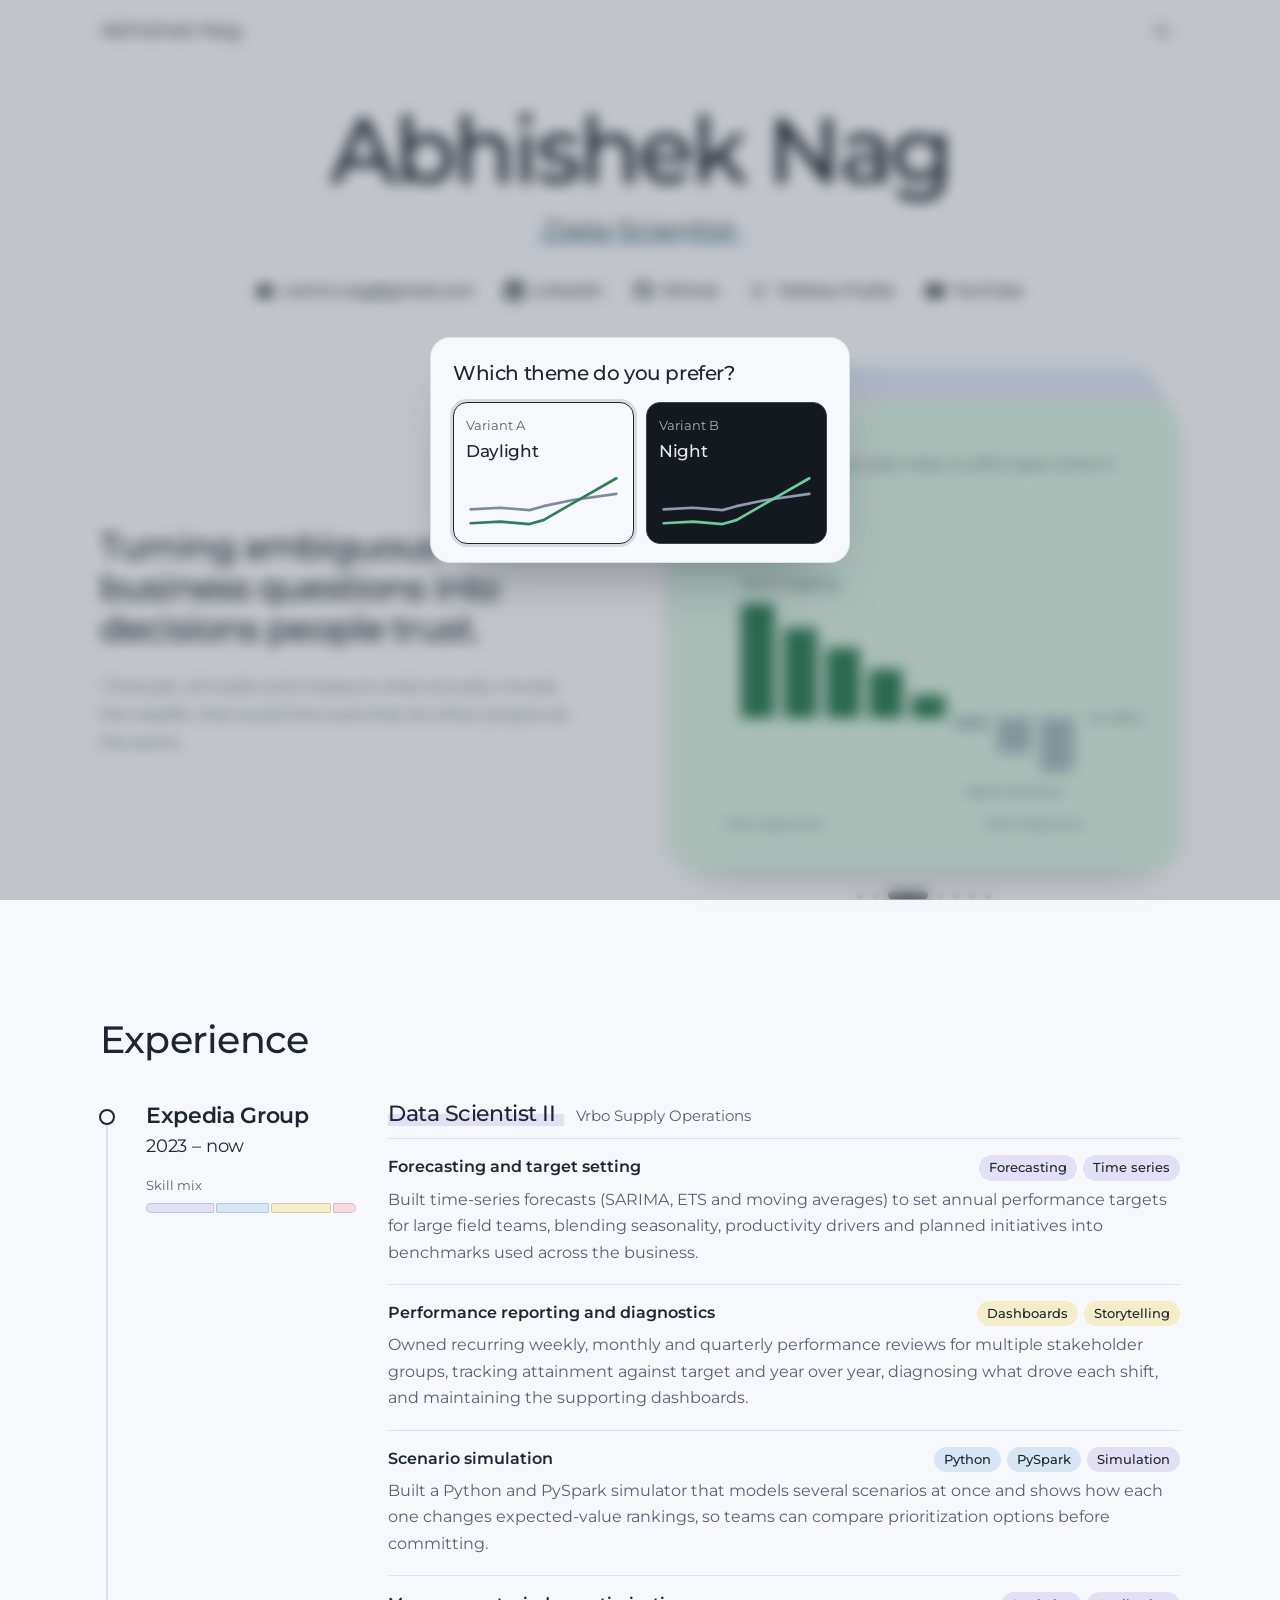
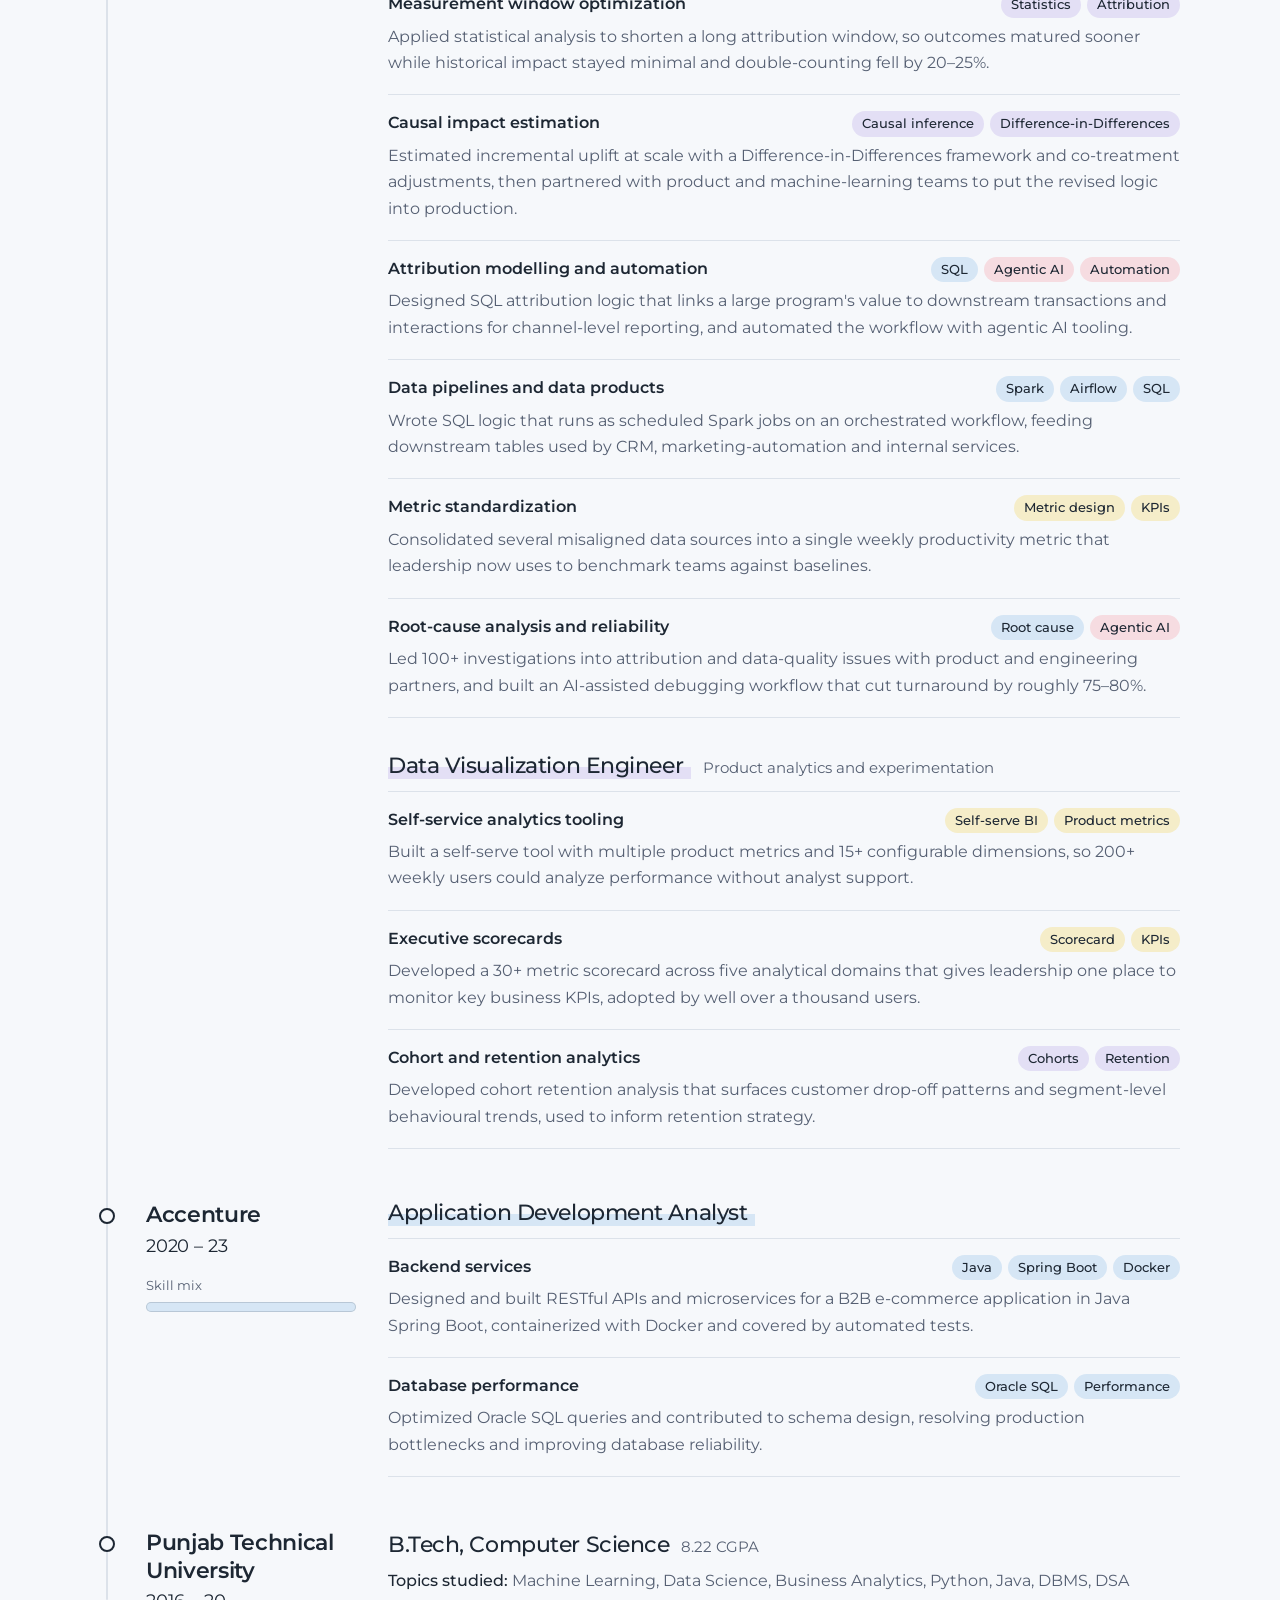
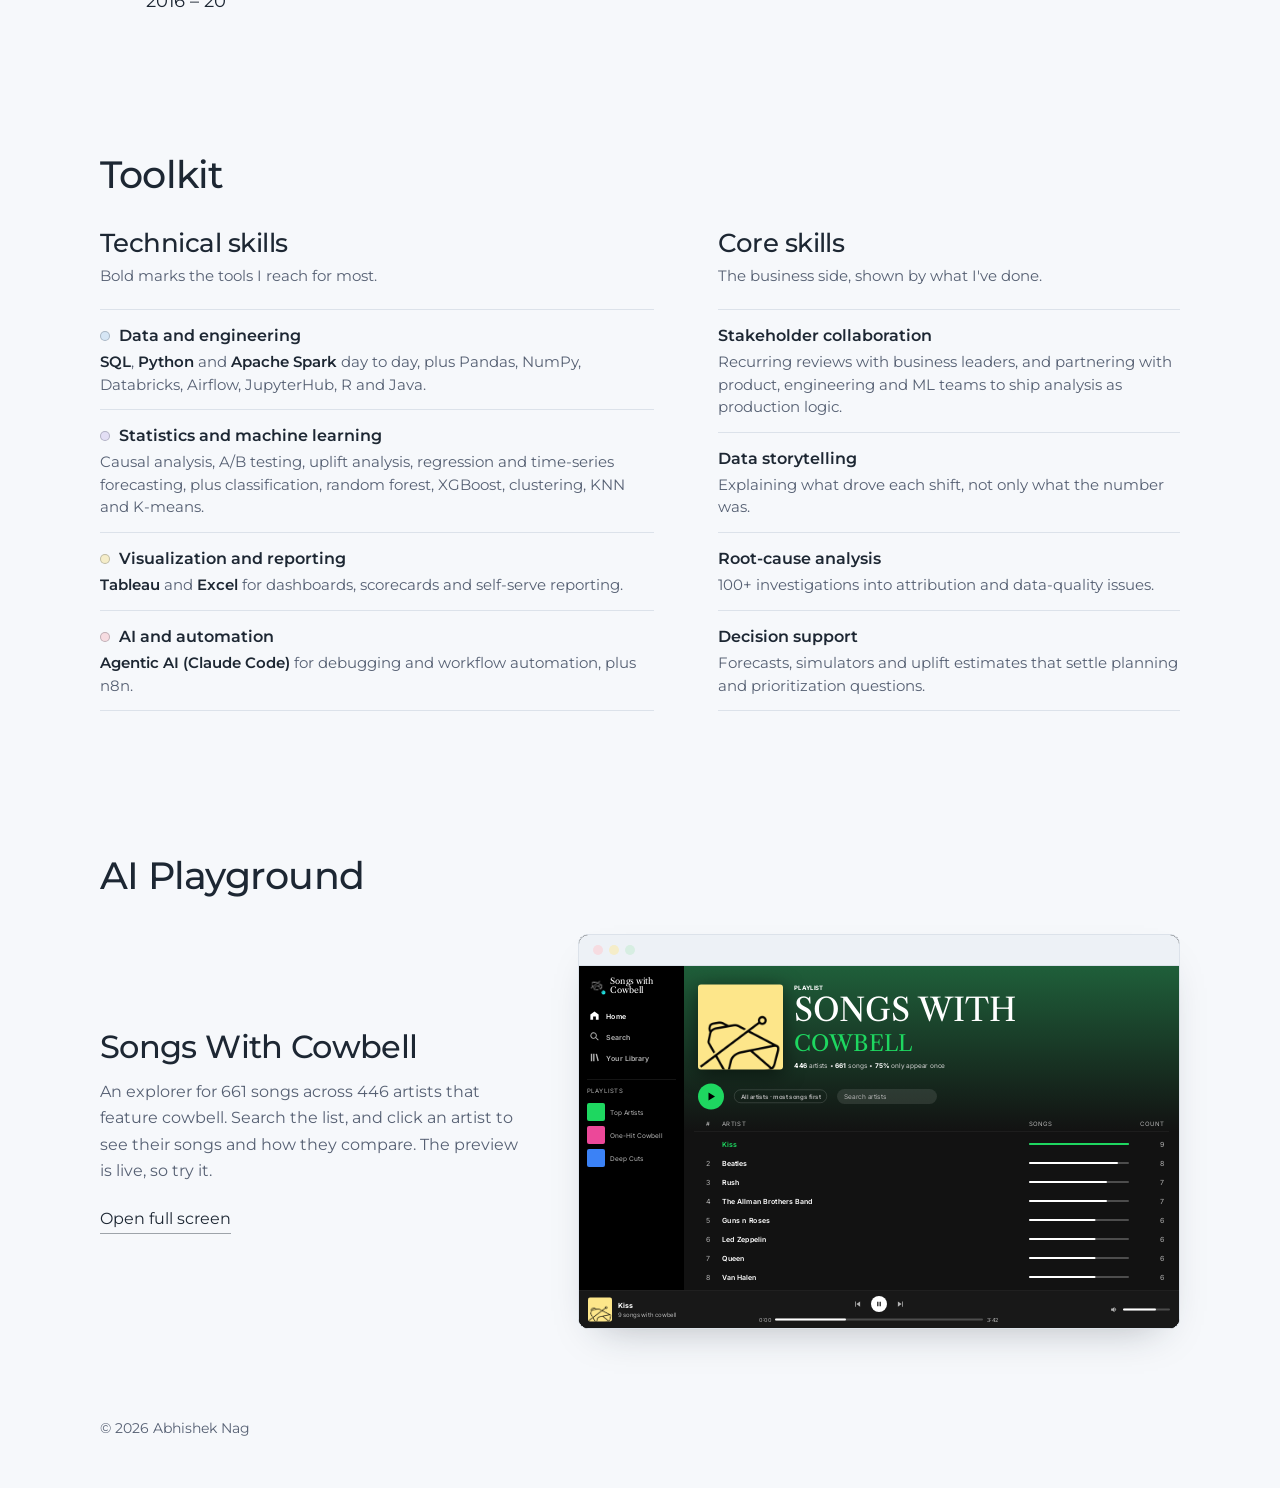
==== index.html @ 4bdff6f2 "Redesign the theme gate as a compact A/B panel with a visit count - Replace the full-screen split wi" ====
<!doctype html>
<html lang="en">
<head>
<meta charset="utf-8">
<meta name="viewport" content="width=device-width, initial-scale=1">
<title>Abhishek Nag · Data Scientist</title>
<meta name="description" content="Portfolio of Abhishek Nag, a data scientist with six years across engineering, analytics and applied statistics.">
<meta name="theme-color" content="#F6F8FB">
<meta property="og:title" content="Abhishek Nag · Data Scientist">
<meta property="og:description" content="Turning ambiguous business questions into decisions people trust.">
<meta property="og:type" content="website">
<link rel="icon" href="data:image/svg+xml,%3Csvg xmlns='http://www.w3.org/2000/svg' viewBox='0 0 64 64'%3E%3Crect width='64' height='64' rx='18' fill='%23D6E6F5'/%3E%3Cpath d='M12 46 L30 34 L52 14' stroke='%231D2733' stroke-width='5' fill='none' stroke-linecap='round' stroke-linejoin='round'/%3E%3C/svg%3E">
<link rel="preconnect" href="https://fonts.googleapis.com">
<link rel="preconnect" href="https://fonts.gstatic.com" crossorigin>
<link href="https://fonts.googleapis.com/css2?family=Montserrat:wght@400;500;600&display=swap" rel="stylesheet">
<script>
  // The theme choice is never stored: every load opens the theme gate and asks again.
  (function () {
    var root = document.documentElement;
    root.classList.add('js', 'gate-open');
    try { localStorage.removeItem('theme'); } catch (e) {}  // clear any choice saved by an earlier version

    // Fetch how many visits chose each theme now, so the number is already here when a theme is picked.
    // Kept in memory only. If the counter is off, blocked or slow, the gate just skips the card turn.
    window.__gc = {};
    [['light', 'gate-daylight'], ['dark', 'gate-night']].forEach(function (v) {
      try {
        fetch('https://abhisheknag.goatcounter.com/counter/' + v[1] + '.json')
          .then(function (res) { return res.ok ? res.json() : null; })
          .then(function (j) { var n = j ? parseInt(String(j.count).replace(/\D/g, ''), 10) : NaN; if (n >= 0) window.__gc[v[0]] = n; })
          .catch(function () {});
      } catch (e) {}
    });
  })();
</script>
<link rel="stylesheet" href="assets/css/style.css">
</head>
<body>

<!-- Theme gate: a small A/B test panel over the live page -->
<div class="gate" id="gate" role="dialog" aria-modal="true" aria-labelledby="gate-t">
  <div class="gate-card" id="gate-card">
    <div class="gate-flip">
      <div class="face face-front">
        <p class="gate-t" id="gate-t">Which theme do you prefer?</p>
        <div class="variants">
          <button class="variant variant-a" type="button" data-pick="light">
            <span class="v">Variant A</span>
            <span class="vname">Daylight</span>
            <svg viewBox="0 0 200 80" aria-hidden="true">
              <polyline class="g-ctrl" points="6,52 44,50 82,53 100,48 138,40 194,32"/>
              <polyline class="g-treat" points="6,70 44,68 82,71 100,66 138,44 194,12"/>
            </svg>
          </button>
          <button class="variant variant-b" type="button" data-pick="dark">
            <span class="v">Variant B</span>
            <span class="vname">Night</span>
            <svg viewBox="0 0 200 80" aria-hidden="true">
              <polyline class="g-ctrl" points="6,52 44,50 82,53 100,48 138,40 194,32"/>
              <polyline class="g-treat" points="6,70 44,68 82,71 100,66 138,44 194,12"/>
            </svg>
          </button>
        </div>
      </div>
      <div class="face face-back" aria-live="polite">
        <p class="res-k" id="res-k"></p>
        <p class="res-n" id="res-n"></p>
        <p class="res-l" id="res-l"></p>
      </div>
    </div>
  </div>
</div>

<canvas class="trail" id="trail" aria-hidden="true"></canvas>

<header class="bar">
  <a class="brand" id="brand" href="#top" aria-label="Abhishek Nag, back to the top">Abhishek Nag</a>
  <button class="icon-btn" id="theme" type="button" aria-label="Toggle colour theme">
    <svg class="i-moon" viewBox="0 0 24 24" aria-hidden="true"><path d="M20 14.5A8 8 0 0 1 9.5 4a8 8 0 1 0 10.5 10.5z"/></svg>
    <svg class="i-sun" viewBox="0 0 24 24" aria-hidden="true"><circle cx="12" cy="12" r="4"/><path d="M12 2v2M12 20v2M2 12h2M20 12h2M4.9 4.9l1.4 1.4M17.7 17.7l1.4 1.4M4.9 19.1l1.4-1.4M17.7 6.3l1.4-1.4"/></svg>
  </button>
</header>

<main id="main">

  <!-- Intro -->
  <section class="hero" id="top">
    <div class="wrap">
      <h1 class="name" id="name">Abhishek Nag</h1>
      <p class="role"><span>Data Scientist</span></p>
      <ul class="profiles" aria-label="Contact and profiles">
        <li><a href="mailto:comm.nag@gmail.com" data-track="link-email"><svg viewBox="0 0 24 24" aria-hidden="true"><path d="M20 4H4c-1.1 0-1.99.9-1.99 2L2 18c0 1.1.9 2 2 2h16c1.1 0 2-.9 2-2V6c0-1.1-.9-2-2-2zm0 4l-8 5-8-5V6l8 5 8-5v2z"/></svg>comm.nag@gmail.com</a></li>
        <li><a href="https://www.linkedin.com/in/nagabhishek2/" data-track="link-linkedin" target="_blank" rel="noopener"><svg viewBox="0 0 24 24" aria-hidden="true"><path d="M20.447 20.452h-3.554v-5.569c0-1.328-.027-3.037-1.852-3.037-1.853 0-2.136 1.445-2.136 2.939v5.667H9.351V9h3.414v1.561h.046c.477-.9 1.637-1.85 3.37-1.85 3.601 0 4.267 2.37 4.267 5.455v6.286zM5.337 7.433c-1.144 0-2.063-.926-2.063-2.065 0-1.138.92-2.063 2.063-2.063 1.14 0 2.064.925 2.064 2.063 0 1.139-.925 2.065-2.064 2.065zm1.782 13.019H3.555V9h3.564v11.452zM22.225 0H1.771C.792 0 0 .774 0 1.729v20.542C0 23.227.792 24 1.771 24h20.451C23.2 24 24 23.227 24 22.271V1.729C24 .774 23.2 0 22.222 0h.003z"/></svg>LinkedIn</a></li>
        <li><a href="https://github.com/commnag" data-track="link-github" target="_blank" rel="noopener"><svg viewBox="0 0 24 24" aria-hidden="true"><path d="M12 .297c-6.63 0-12 5.373-12 12 0 5.303 3.438 9.8 8.205 11.385.6.113.82-.258.82-.577 0-.285-.01-1.04-.015-2.04-3.338.724-4.042-1.61-4.042-1.61C4.422 18.07 3.633 17.7 3.633 17.7c-1.087-.744.084-.729.084-.729 1.205.084 1.838 1.236 1.838 1.236 1.07 1.835 2.809 1.305 3.495.998.108-.776.417-1.305.76-1.605-2.665-.3-5.466-1.332-5.466-5.93 0-1.31.465-2.38 1.235-3.22-.135-.303-.54-1.523.105-3.176 0 0 1.005-.322 3.3 1.23.96-.267 1.98-.399 3-.405 1.02.006 2.04.138 3 .405 2.28-1.552 3.285-1.23 3.285-1.23.645 1.653.24 2.873.12 3.176.765.84 1.23 1.91 1.23 3.22 0 4.61-2.805 5.625-5.475 5.92.42.36.81 1.096.81 2.22 0 1.606-.015 2.896-.015 3.286 0 .315.21.69.825.57C20.565 22.092 24 17.592 24 12.297c0-6.627-5.373-12-12-12"/></svg>GitHub</a></li>
        <li><a href="https://public.tableau.com/app/profile/datavizzaard/vizzes" data-track="link-tableau" target="_blank" rel="noopener"><svg viewBox="0 0 24 24" aria-hidden="true"><path d="M11.654.174V2.377H9.682v.58h1.972V5.16h.696V2.957h1.97v-.58h-1.97V.174h-.348zm6.03 2.262l-.002 1.623v1.623h-2.957v.927h2.957v3.188H18.725l.011-1.582.02-1.576 1.465-.02 1.46-.01v-.927H18.728V2.436h-.522zm-12.407.06V5.686H2.291v.925H5.277V9.801h.985V6.61h3.013v-.925H6.262V2.496H5.77zm6.086 5.27v3.593H8.06v1.188h3.304v3.596h1.28v-3.596H15.953v-1.188H12.643V7.766h-.637zm9.721 1.55v2.221h-2.012v.811h2.012v2.261h.887v-2.261H24v-.811h-2.029V9.317h-.422zm-19.111.131V11.621H0v.621H1.973v2.194H2.64v-2.194h2v-.62H2.609V9.446h-.318zm15.709 4.516v3.254h-3.016v.927h3.016v3.217h1.072v-3.216H21.74v-.928H18.754v-3.254h-.533zm-12.463.008v3.246H2.262v.928h2.957v3.189H6.32v-3.189h2.955v-.928H6.32V13.97h-.55zm6.316 4.578l.002 1.103v1.1H9.566v.812h1.971v2.262h.928l.012-1.119.017-1.143H14.463v-.812h-2V18.549h-.465z"/></svg>Tableau Public</a></li>
        <li><a href="https://www.youtube.com/@datavizard" data-track="link-youtube" target="_blank" rel="noopener"><svg viewBox="0 0 24 24" aria-hidden="true"><path d="M23.498 6.186a3.016 3.016 0 0 0-2.122-2.136C19.505 3.545 12 3.545 12 3.545s-7.505 0-9.377.505A3.017 3.017 0 0 0 .502 6.186C0 8.07 0 12 0 12s0 3.93.502 5.814a3.016 3.016 0 0 0 2.122 2.136c1.871.505 9.376.505 9.376.505s7.505 0 9.377-.505a3.015 3.015 0 0 0 2.122-2.136C24 15.93 24 12 24 12s0-3.93-.502-5.814zM9.545 15.568V8.432L15.818 12l-6.273 3.568z"/></svg>YouTube</a></li>
      </ul>

      <div class="intro">
        <div class="intro-copy">
          <p class="headline">Turning ambiguous business questions into decisions people trust.</p>
          <p class="lede">I forecast, simulate and measure what actually moved the needle, then build the tools that let other people do the same.</p>
        </div>

        <figure class="deck" id="deck" role="group" aria-roledescription="carousel" aria-label="The kinds of work I do, as charts">
          <div class="deck-stage">

            <!-- 1. Causal impact -->
            <article class="card k-stat is-active" data-pos="0" aria-hidden="false">
              <div class="card-in">
                <p class="card-t">Causal impact</p>
                <p class="card-d">Difference-in-differences, a method I use often: compare what happened with what would have happened without the change.</p>
                <svg viewBox="0 0 600 420" role="img" aria-label="Two groups trend in parallel. After a change ships, the treated group pulls away from the path it would otherwise have followed. The gap is the estimated effect.">
                  <line class="axis" x1="40" y1="392" x2="500" y2="392"/>
                  <text class="lbl muted" x="40" y="414">Time</text>

                  <line class="change" x1="250" y1="40" x2="250" y2="392"/>
                  <text class="lbl" x="258" y="52">The change ships</text>

                  <polyline class="line counter fade" style="--delay:2.5s" points="250,342 310,330 370,316 430,300 500,292"/>
                  <text class="lbl muted fade" style="--delay:2.7s" x="318" y="352">What would have happened</text>

                  <polyline class="line control draw" pathLength="1" style="--delay:.2s;--dur:1.7s"
                    points="40,300 90,296 140,301 190,292 250,288 310,276 370,262 430,246 500,238"/>
                  <text class="lbl muted" x="40" y="282">Comparison group</text>

                  <polyline class="line treated draw" pathLength="1" style="--delay:.5s;--dur:1.1s"
                    points="40,354 90,350 140,355 190,346 250,342"/>
                  <polyline class="line treated draw" pathLength="1" style="--delay:1.6s;--dur:1.4s"
                    points="250,342 310,308 370,266 430,220 500,176"/>
                  <text class="lbl" x="40" y="378">Treated group</text>

                  <g class="effect fade" style="--delay:3s">
                    <path d="M514 176 q10 0 10 10 v96 q0 10 -10 10" fill="none"/>
                    <text class="lbl sm" x="532" y="226">Estimated</text>
                    <text class="lbl sm" x="532" y="244">effect</text>
                  </g>
                </svg>
              </div>
            </article>

            <!-- 2. Scenario simulation -->
            <article class="card k-data" data-pos="1" aria-hidden="true">
              <div class="card-in">
                <p class="card-t">Scenario simulation</p>
                <p class="card-d">Model several scenarios at once and rank them by expected value, so teams can compare options before committing.</p>
                <svg viewBox="0 0 600 420" role="img" aria-label="Five scenarios ranked by expected value, each with a simulated range. The top scenario is highlighted.">
                  <text class="lbl muted fade" style="--delay:.1s" x="40" y="50">Scenario A</text>
                  <rect class="f-pos gx" style="--delay:.2s" x="40" y="60" width="430" height="24" rx="6"/>
                  <path class="whisk fade" style="--delay:1.5s" d="M444 72H496M444 65v14M496 65v14"/>
                  <text class="lbl fade" style="--delay:1.7s" x="506" y="77">Best</text>

                  <text class="lbl muted fade" style="--delay:.2s" x="40" y="120">Scenario B</text>
                  <rect class="f-ctrl gx" style="--delay:.35s" x="40" y="130" width="372" height="24" rx="6"/>
                  <path class="whisk fade" style="--delay:1.6s" d="M382 142H442M382 135v14M442 135v14"/>

                  <text class="lbl muted fade" style="--delay:.3s" x="40" y="190">Scenario C</text>
                  <rect class="f-ctrl gx" style="--delay:.5s" x="40" y="200" width="300" height="24" rx="6"/>
                  <path class="whisk fade" style="--delay:1.7s" d="M310 212H370M310 205v14M370 205v14"/>

                  <text class="lbl muted fade" style="--delay:.4s" x="40" y="260">Scenario D</text>
                  <rect class="f-ctrl gx" style="--delay:.65s" x="40" y="270" width="236" height="24" rx="6"/>
                  <path class="whisk fade" style="--delay:1.8s" d="M242 282H310M242 275v14M310 275v14"/>

                  <text class="lbl muted fade" style="--delay:.5s" x="40" y="330">Scenario E</text>
                  <rect class="f-ctrl gx" style="--delay:.8s" x="40" y="340" width="150" height="24" rx="6"/>
                  <path class="whisk fade" style="--delay:1.9s" d="M152 352H228M152 345v14M228 345v14"/>

                  <text class="lbl muted fade" style="--delay:2s" x="40" y="412">Expected value by scenario, with simulated range</text>
                </svg>
              </div>
            </article>

            <!-- 3. Uplift analysis -->
            <article class="card k-ml" data-pos="2" aria-hidden="true">
              <div class="card-in">
                <p class="card-t">Uplift analysis</p>
                <p class="card-d">Find who a change actually helps, so effort goes where it moves the outcome.</p>
                <svg viewBox="0 0 600 420" role="img" aria-label="Eight customer groups ordered from most to least responsive. The most responsive groups gain from the change, the least responsive are slightly worse off.">
                  <line class="axis" x1="40" y1="270" x2="508" y2="270"/>
                  <text class="lbl muted fade" style="--delay:.2s" x="516" y="275">No effect</text>

                  <rect class="f-pos gy" style="--delay:.2s"  x="60"  y="120" width="44" height="150" rx="5"/>
                  <rect class="f-pos gy" style="--delay:.3s"  x="116" y="152" width="44" height="118" rx="5"/>
                  <rect class="f-pos gy" style="--delay:.4s"  x="172" y="178" width="44" height="92"  rx="5"/>
                  <rect class="f-pos gy" style="--delay:.5s"  x="228" y="206" width="44" height="64"  rx="5"/>
                  <rect class="f-pos gy" style="--delay:.6s"  x="284" y="240" width="44" height="30"  rx="5"/>
                  <rect class="f-ctrl gt" style="--delay:.7s" x="340" y="270" width="44" height="14"  rx="5"/>
                  <rect class="f-ctrl gt" style="--delay:.8s" x="396" y="270" width="44" height="46"  rx="5"/>
                  <rect class="f-ctrl gt" style="--delay:.9s" x="452" y="270" width="44" height="70"  rx="5"/>

                  <text class="lbl fade" style="--delay:1.5s" x="60" y="100">Worth targeting</text>
                  <text class="lbl muted fade" style="--delay:1.7s" text-anchor="middle" x="418" y="372">Better left alone</text>
                  <text class="lbl muted" x="40" y="414">Most responsive</text>
                  <text class="lbl muted" text-anchor="end" x="508" y="414">Least responsive</text>
                </svg>
              </div>
            </article>

            <!-- 4. Forecasting -->
            <article class="card k-stat" data-pos="3" aria-hidden="true">
              <div class="card-in">
                <p class="card-t">Forecasting and targets</p>
                <p class="card-d">Time-series forecasts with an honest range, turned into targets teams can plan against.</p>
                <svg viewBox="0 0 600 420" role="img" aria-label="A seasonal history line, then a forecast with a widening range that lands near the target.">
                  <line class="axis" x1="40" y1="392" x2="500" y2="392"/>
                  <text class="lbl muted" x="40" y="414">Time</text>

                  <line class="change" x1="300" y1="40" x2="300" y2="392"/>
                  <text class="lbl" x="308" y="52">Today</text>

                  <line class="change fade" style="--delay:2.4s" x1="40" y1="170" x2="500" y2="170"/>
                  <text class="lbl fade" style="--delay:2.6s" x="40" y="160">Target</text>

                  <polyline class="line control draw" pathLength="1" style="--delay:.2s;--dur:1.5s"
                    points="40,292 66,270 92,284 118,256 144,272 170,242 196,258 222,228 248,244 274,214 300,230"/>
                  <text class="lbl muted" x="40" y="322">History</text>

                  <polygon class="band fade" style="--delay:1.9s"
                    points="300,230 340,196 380,206 420,168 460,178 500,140 500,208 460,234 420,212 380,238 340,216"/>
                  <polyline class="line treated draw" pathLength="1" style="--delay:1.6s;--dur:1.3s"
                    points="300,230 340,206 380,222 420,190 460,206 500,174"/>
                  <text class="lbl muted fade" style="--delay:2.2s" x="376" y="278">Forecast range</text>
                </svg>
              </div>
            </article>

            <!-- 5. Root-cause analysis -->
            <article class="card k-data" data-pos="4" aria-hidden="true">
              <div class="card-in">
                <p class="card-t">Root-cause analysis</p>
                <p class="card-d">Break a shift into the drivers behind it, including the ones that are really data issues.</p>
                <svg viewBox="0 0 600 420" role="img" aria-label="A waterfall from a before level to an after level. Volume and rate push the metric up, mix and a data gap pull it down.">
                  <line class="axis" x1="40" y1="392" x2="500" y2="392"/>

                  <line class="change fade" style="--delay:.8s"  x1="98"  y1="232" x2="124" y2="232"/>
                  <line class="change fade" style="--delay:1.1s" x1="176" y1="182" x2="202" y2="182"/>
                  <line class="change fade" style="--delay:1.4s" x1="254" y1="212" x2="280" y2="212"/>
                  <line class="change fade" style="--delay:1.7s" x1="332" y1="142" x2="358" y2="142"/>
                  <line class="change fade" style="--delay:2s"   x1="410" y1="162" x2="436" y2="162"/>

                  <rect class="f-ctrl gy" style="--delay:.2s"  x="46"  y="232" width="52" height="160" rx="5"/>
                  <rect class="f-pos gy"  style="--delay:.5s"  x="124" y="182" width="52" height="50"  rx="5"/>
                  <rect class="f-neg gy"  style="--delay:.8s"  x="202" y="182" width="52" height="30"  rx="5"/>
                  <rect class="f-pos gy"  style="--delay:1.1s" x="280" y="142" width="52" height="70"  rx="5"/>
                  <rect class="f-neg gy"  style="--delay:1.4s" x="358" y="142" width="52" height="20"  rx="5"/>
                  <rect class="f-ctrl gy" style="--delay:1.7s" x="436" y="162" width="52" height="230" rx="5"/>

                  <text class="lbl fade" style="--delay:.9s"  text-anchor="middle" x="150" y="174">+50</text>
                  <text class="lbl fade" style="--delay:1.2s" text-anchor="middle" x="228" y="232">−30</text>
                  <text class="lbl fade" style="--delay:1.5s" text-anchor="middle" x="306" y="134">+70</text>
                  <text class="lbl fade" style="--delay:1.8s" text-anchor="middle" x="384" y="182">−20</text>

                  <g class="lbl muted">
                    <text text-anchor="middle" x="72"  y="414">Before</text>
                    <text text-anchor="middle" x="150" y="414">Volume</text>
                    <text text-anchor="middle" x="228" y="414">Mix</text>
                    <text text-anchor="middle" x="306" y="414">Rate</text>
                    <text text-anchor="middle" x="384" y="414">Data gap</text>
                    <text text-anchor="middle" x="462" y="414">After</text>
                  </g>
                </svg>
              </div>
            </article>

            <!-- 6. Reporting -->
            <article class="card k-viz" data-pos="5" aria-hidden="true">
              <div class="card-in">
                <p class="card-t">Reporting and dashboards</p>
                <p class="card-d">Self-serve views for stakeholders, tracked against target week after week.</p>
                <svg viewBox="0 0 600 420" role="img" aria-label="A small dashboard: three headline numbers with trend lines, and weekly bars that cross the target line part-way through.">
                  <rect class="tile fade" style="--delay:.1s"  x="40"  y="24" width="140" height="112" rx="14"/>
                  <rect class="tile fade" style="--delay:.25s" x="200" y="24" width="140" height="112" rx="14"/>
                  <rect class="tile fade" style="--delay:.4s"  x="360" y="24" width="140" height="112" rx="14"/>

                  <g class="fade" style="--delay:.3s">
                    <text class="lbl muted" x="56" y="54">Attainment</text>
                    <text class="big" x="56" y="94">96%</text>
                  </g>
                  <g class="fade" style="--delay:.45s">
                    <text class="lbl muted" x="216" y="54">Year over year</text>
                    <text class="big" x="216" y="94">+8%</text>
                  </g>
                  <g class="fade" style="--delay:.6s">
                    <text class="lbl muted" x="376" y="54">Weekly users</text>
                    <text class="big" x="376" y="94">200+</text>
                  </g>
                  <polyline class="line treated spark draw" pathLength="1" style="--delay:.7s;--dur:1s" points="116,126 138,122 160,124 172,118"/>
                  <polyline class="line treated spark draw" pathLength="1" style="--delay:.85s;--dur:1s" points="276,126 298,124 320,119 332,116"/>
                  <polyline class="line treated spark draw" pathLength="1" style="--delay:1s;--dur:1s" points="436,126 458,122 480,118 492,112"/>

                  <text class="lbl muted fade" style="--delay:1s" x="40" y="182">Weekly attainment against target</text>

                  <line class="axis" x1="40" y1="392" x2="500" y2="392"/>
                  <text class="lbl muted" x="40" y="414">Weeks</text>

                  <rect class="f-ctrl gy" style="--delay:1.1s"  x="40"  y="296" width="26" height="96" rx="4"/>
                  <rect class="f-ctrl gy" style="--delay:1.15s" x="78"  y="280" width="26" height="112" rx="4"/>
                  <rect class="f-ctrl gy" style="--delay:1.2s"  x="116" y="288" width="26" height="104" rx="4"/>
                  <rect class="f-ctrl gy" style="--delay:1.25s" x="154" y="264" width="26" height="128" rx="4"/>
                  <rect class="f-ctrl gy" style="--delay:1.3s"  x="192" y="272" width="26" height="120" rx="4"/>
                  <rect class="f-pos gy"  style="--delay:1.35s" x="230" y="248" width="26" height="144" rx="4"/>
                  <rect class="f-pos gy"  style="--delay:1.4s"  x="268" y="246" width="26" height="146" rx="4"/>
                  <rect class="f-pos gy"  style="--delay:1.45s" x="306" y="240" width="26" height="152" rx="4"/>
                  <rect class="f-pos gy"  style="--delay:1.5s"  x="344" y="242" width="26" height="150" rx="4"/>
                  <rect class="f-pos gy"  style="--delay:1.55s" x="382" y="230" width="26" height="162" rx="4"/>
                  <rect class="f-pos gy"  style="--delay:1.6s"  x="420" y="232" width="26" height="160" rx="4"/>
                  <rect class="f-pos gy"  style="--delay:1.65s" x="458" y="220" width="26" height="172" rx="4"/>

                  <line class="change fade" style="--delay:2s" x1="40" y1="252" x2="500" y2="252"/>
                  <text class="lbl fade" style="--delay:2.1s" x="508" y="257">Target</text>
                </svg>
              </div>
            </article>

            <!-- 7. AI-assisted workflows -->
            <article class="card k-ai" data-pos="6" aria-hidden="true">
              <div class="card-in">
                <p class="card-t">AI-assisted workflows</p>
                <p class="card-d">Agents run the debugging loop and routine automation, so answers arrive sooner.</p>
                <svg viewBox="0 0 600 420" role="img" aria-label="A four-step loop: alert, investigate, patch, verify, with a retry path back to investigate. Below, a bar comparing time to resolve by hand against with an agent, which is much shorter.">
                  <rect class="tile fade" style="--delay:.1s"  x="40"  y="60" width="108" height="60" rx="14"/>
                  <rect class="tile fade" style="--delay:.7s"  x="168" y="60" width="108" height="60" rx="14"/>
                  <rect class="tile fade" style="--delay:1.3s" x="296" y="60" width="108" height="60" rx="14"/>
                  <rect class="tile fade" style="--delay:1.9s" x="424" y="60" width="108" height="60" rx="14"/>
                  <text class="lbl fade" style="--delay:.2s"  text-anchor="middle" x="94"  y="96">Alert</text>
                  <text class="lbl fade" style="--delay:.8s"  text-anchor="middle" x="222" y="96">Investigate</text>
                  <text class="lbl fade" style="--delay:1.4s" text-anchor="middle" x="350" y="96">Patch</text>
                  <text class="lbl fade" style="--delay:2s"   text-anchor="middle" x="478" y="96">Verify</text>

                  <path class="arrow draw" pathLength="1" style="--delay:.4s;--dur:.4s"  d="M152 90H164M158 84l6 6-6 6"/>
                  <path class="arrow draw" pathLength="1" style="--delay:1s;--dur:.4s"   d="M280 90H292M286 84l6 6-6 6"/>
                  <path class="arrow draw" pathLength="1" style="--delay:1.6s;--dur:.4s" d="M408 90H420M414 84l6 6-6 6"/>

                  <circle class="f-pos fade" style="--delay:2.5s" cx="532" cy="60" r="12"/>
                  <path class="tick draw" pathLength="1" style="--delay:2.6s;--dur:.4s" d="M526 60l4 4 8-8"/>

                  <path class="change fade" style="--delay:2.2s" fill="none" d="M478 128C478 186 222 186 222 128"/>
                  <path class="arrow fade" style="--delay:2.2s" d="M215 136l7-8 7 8"/>
                  <text class="lbl muted fade" style="--delay:2.4s" text-anchor="middle" x="344" y="198">Retry until checks pass</text>

                  <text class="lbl muted fade" style="--delay:2.6s" x="40" y="262">Time to resolve</text>
                  <text class="lbl fade" style="--delay:2.7s" x="40" y="306">By hand</text>
                  <rect class="f-ctrl gx" style="--delay:2.7s" x="184" y="290" width="306" height="20" rx="6"/>
                  <text class="lbl fade" style="--delay:3s" x="40" y="350">With an agent</text>
                  <rect class="f-pos gx" style="--delay:3s" x="184" y="334" width="90" height="20" rx="6"/>
                </svg>
              </div>
            </article>

          </div>

          <div class="deck-nav">
            <div class="dots" role="group" aria-label="Choose a chart">
              <button class="dot" type="button" aria-label="Causal impact" aria-current="true"></button>
              <button class="dot" type="button" aria-label="Scenario simulation"></button>
              <button class="dot" type="button" aria-label="Uplift analysis"></button>
              <button class="dot" type="button" aria-label="Forecasting and targets"></button>
              <button class="dot" type="button" aria-label="Root-cause analysis"></button>
              <button class="dot" type="button" aria-label="Reporting and dashboards"></button>
              <button class="dot" type="button" aria-label="AI-assisted workflows"></button>
            </div>
          </div>
        </figure>
      </div>
    </div>
  </section>

  <!-- Experience -->
  <section class="section" id="experience">
    <div class="wrap">
      <h2>Experience</h2>

      <ol class="trajectory" id="trajectory">

        <li class="stop k-stat">
          <div class="stop-meta">
            <p class="org">Expedia Group</p>
            <p class="yrs">2023 – now</p>
            <div class="mix" data-mix aria-hidden="true"></div>
          </div>
          <div class="stop-body">
            <h4><span>Data Scientist II</span> <small>Vrbo Supply Operations</small></h4>
            <ul class="items">
              <li class="item"><div class="item-h"><h5>Forecasting and target setting</h5><span class="tags"><b class="k-stat">Forecasting</b><b class="k-stat">Time series</b></span></div><p>Built time-series forecasts (SARIMA, ETS and moving averages) to set annual performance targets for large field teams, blending seasonality, productivity drivers and planned initiatives into benchmarks used across the business.</p></li>
              <li class="item"><div class="item-h"><h5>Performance reporting and diagnostics</h5><span class="tags"><b class="k-viz">Dashboards</b><b class="k-viz">Storytelling</b></span></div><p>Owned recurring weekly, monthly and quarterly performance reviews for multiple stakeholder groups, tracking attainment against target and year over year, diagnosing what drove each shift, and maintaining the supporting dashboards.</p></li>
              <li class="item"><div class="item-h"><h5>Scenario simulation</h5><span class="tags"><b class="k-data">Python</b><b class="k-data">PySpark</b><b class="k-stat">Simulation</b></span></div><p>Built a Python and PySpark simulator that models several scenarios at once and shows how each one changes expected-value rankings, so teams can compare prioritization options before committing.</p></li>
              <li class="item"><div class="item-h"><h5>Measurement window optimization</h5><span class="tags"><b class="k-stat">Statistics</b><b class="k-stat">Attribution</b></span></div><p>Applied statistical analysis to shorten a long attribution window, so outcomes matured sooner while historical impact stayed minimal and double-counting fell by 20–25%.</p></li>
              <li class="item"><div class="item-h"><h5>Causal impact estimation</h5><span class="tags"><b class="k-stat">Causal inference</b><b class="k-stat">Difference-in-Differences</b></span></div><p>Estimated incremental uplift at scale with a Difference-in-Differences framework and co-treatment adjustments, then partnered with product and machine-learning teams to put the revised logic into production.</p></li>
              <li class="item"><div class="item-h"><h5>Attribution modelling and automation</h5><span class="tags"><b class="k-data">SQL</b><b class="k-ai">Agentic AI</b><b class="k-ai">Automation</b></span></div><p>Designed SQL attribution logic that links a large program's value to downstream transactions and interactions for channel-level reporting, and automated the workflow with agentic AI tooling.</p></li>
              <li class="item"><div class="item-h"><h5>Data pipelines and data products</h5><span class="tags"><b class="k-data">Spark</b><b class="k-data">Airflow</b><b class="k-data">SQL</b></span></div><p>Wrote SQL logic that runs as scheduled Spark jobs on an orchestrated workflow, feeding downstream tables used by CRM, marketing-automation and internal services.</p></li>
              <li class="item"><div class="item-h"><h5>Metric standardization</h5><span class="tags"><b class="k-viz">Metric design</b><b class="k-viz">KPIs</b></span></div><p>Consolidated several misaligned data sources into a single weekly productivity metric that leadership now uses to benchmark teams against baselines.</p></li>
              <li class="item"><div class="item-h"><h5>Root-cause analysis and reliability</h5><span class="tags"><b class="k-data">Root cause</b><b class="k-ai">Agentic AI</b></span></div><p>Led 100+ investigations into attribution and data-quality issues with product and engineering partners, and built an AI-assisted debugging workflow that cut turnaround by roughly 75–80%.</p></li>
            </ul>

            <h4><span>Data Visualization Engineer</span> <small>Product analytics and experimentation</small></h4>
            <ul class="items">
              <li class="item"><div class="item-h"><h5>Self-service analytics tooling</h5><span class="tags"><b class="k-viz">Self-serve BI</b><b class="k-viz">Product metrics</b></span></div><p>Built a self-serve tool with multiple product metrics and 15+ configurable dimensions, so 200+ weekly users could analyze performance without analyst support.</p></li>
              <li class="item"><div class="item-h"><h5>Executive scorecards</h5><span class="tags"><b class="k-viz">Scorecard</b><b class="k-viz">KPIs</b></span></div><p>Developed a 30+ metric scorecard across five analytical domains that gives leadership one place to monitor key business KPIs, adopted by well over a thousand users.</p></li>
              <li class="item"><div class="item-h"><h5>Cohort and retention analytics</h5><span class="tags"><b class="k-stat">Cohorts</b><b class="k-stat">Retention</b></span></div><p>Developed cohort retention analysis that surfaces customer drop-off patterns and segment-level behavioural trends, used to inform retention strategy.</p></li>
            </ul>
          </div>
        </li>

        <li class="stop k-data">
          <div class="stop-meta">
            <p class="org">Accenture</p>
            <p class="yrs">2020 – 23</p>
            <div class="mix" data-mix aria-hidden="true"></div>
          </div>
          <div class="stop-body">
            <h4><span>Application Development Analyst</span></h4>
            <ul class="items">
              <li class="item"><div class="item-h"><h5>Backend services</h5><span class="tags"><b class="k-data">Java</b><b class="k-data">Spring Boot</b><b class="k-data">Docker</b></span></div><p>Designed and built RESTful APIs and microservices for a B2B e-commerce application in Java Spring Boot, containerized with Docker and covered by automated tests.</p></li>
              <li class="item"><div class="item-h"><h5>Database performance</h5><span class="tags"><b class="k-data">Oracle SQL</b><b class="k-data">Performance</b></span></div><p>Optimized Oracle SQL queries and contributed to schema design, resolving production bottlenecks and improving database reliability.</p></li>
            </ul>
          </div>
        </li>

        <li class="stop stop-edu">
          <div class="stop-meta">
            <p class="org">Punjab Technical University</p>
            <p class="yrs">2016 – 20</p>
          </div>
          <div class="stop-body">
            <h4>B.Tech, Computer Science <small>8.22 CGPA</small></h4>
            <p class="topics"><span>Topics studied:</span> Machine Learning, Data Science, Business Analytics, Python, Java, DBMS, DSA</p>
          </div>
        </li>

      </ol>
    </div>
  </section>

  <!-- Toolkit -->
  <section class="section" id="toolkit">
    <div class="wrap">
      <h2>Toolkit</h2>

      <div class="kit">
        <div class="kit-col">
          <h3>Technical skills</h3>
          <p class="sub">Bold marks the tools I reach for most.</p>

          <ul class="core-list tech">
            <li class="k-data"><strong>Data and engineering</strong><span><b>SQL</b>, <b>Python</b> and <b>Apache Spark</b> day to day, plus Pandas, NumPy, Databricks, Airflow, JupyterHub, R and Java.</span></li>
            <li class="k-stat"><strong>Statistics and machine learning</strong><span>Causal analysis, A/B testing, uplift analysis, regression and time-series forecasting, plus classification, random forest, XGBoost, clustering, KNN and <span class="nb">K-means</span>.</span></li>
            <li class="k-viz"><strong>Visualization and reporting</strong><span><b>Tableau</b> and <b>Excel</b> for dashboards, scorecards and self-serve reporting.</span></li>
            <li class="k-ai"><strong>AI and automation</strong><span><b>Agentic AI (Claude Code)</b> for debugging and workflow automation, plus n8n.</span></li>
          </ul>
        </div>

        <div class="kit-col">
          <h3>Core skills</h3>
          <p class="sub">The business side, shown by what I've done.</p>
          <ul class="core-list">
            <li><strong>Stakeholder collaboration</strong><span>Recurring reviews with business leaders, and partnering with product, engineering and ML teams to ship analysis as production logic.</span></li>
            <li><strong>Data storytelling</strong><span>Explaining what drove each shift, not only what the number was.</span></li>
            <li><strong>Root-cause analysis</strong><span>100+ investigations into attribution and data-quality issues.</span></li>
            <li><strong>Decision support</strong><span>Forecasts, simulators and uplift estimates that settle planning and prioritization questions.</span></li>
          </ul>
        </div>
      </div>
    </div>
  </section>

  <!-- Work -->
  <section class="section" id="work">
    <div class="wrap">
      <h2>AI Playground</h2>

      <article class="feature">
        <div class="feature-text">
          <h3>Songs With Cowbell</h3>
          <p>An explorer for 661 songs across 446 artists that feature cowbell. Search the list, and click an artist to see their songs and how they compare. The preview is live, so try it.</p>
          <a class="link" data-track="open-dashboard" href="dashboards/songs-with-cowbell/songs-with-cowbell.html" target="_blank" rel="noopener">Open full screen</a>
        </div>
        <div class="frame">
          <div class="frame-bar" aria-hidden="true"><i></i><i></i><i></i></div>
          <div class="frame-view" id="frame-view">
            <iframe src="dashboards/songs-with-cowbell/songs-with-cowbell.html" title="Songs With Cowbell dashboard preview" loading="lazy"></iframe>
          </div>
        </div>
      </article>
    </div>
  </section>

</main>

<footer class="footer">
  <div class="wrap">© <span id="year">2026</span> Abhishek Nag</div>
</footer>

<!-- Counts a named event in GoatCounter; does nothing if the script is blocked or still loading -->
<script>
  window.track = function (name) {
    try { if (window.goatcounter && window.goatcounter.count) window.goatcounter.count({ path: name, title: name, event: true }); } catch (e) {}
  };
</script>

<!-- Theme gate logic lives inline so a slow or failed main.js can never leave the gate stuck open -->
<script>
  (function () {
    var root = document.documentElement, gate = document.getElementById('gate');
    if (!gate) return;
    if (!root.classList.contains('gate-open')) { gate.remove(); return; }

    var sys = window.matchMedia('(prefers-color-scheme: dark)').matches ? 'dark' : 'light';
    var behind = [].slice.call(document.querySelectorAll('header, main'));
    behind.forEach(function (el) { el.setAttribute('inert', ''); });
    var first = gate.querySelector('[data-pick="' + sys + '"]'); if (first) first.focus({ preventScroll: true });

    var picked = false, left = false, hold;
    var card = document.getElementById('gate-card');
    var reduceMotion = window.matchMedia('(prefers-reduced-motion: reduce)').matches;
    var NAMES = { light: 'Variant A · Daylight', dark: 'Variant B · Night' };

    // Preview the hovered or focused variant on the page behind the panel; fall back to the system theme.
    function settle() {
      if (picked) return;
      var f = document.activeElement, t = f && f.getAttribute && f.getAttribute('data-pick');
      if (t) root.setAttribute('data-theme', t); else root.removeAttribute('data-theme');
    }
    [].forEach.call(gate.querySelectorAll('[data-pick]'), function (b) {
      var t = b.getAttribute('data-pick');
      b.addEventListener('pointerenter', function (e) { if (!picked && e.pointerType === 'mouse') root.setAttribute('data-theme', t); });
      b.addEventListener('pointerleave', function () { setTimeout(settle, 0); });
      b.addEventListener('focus', function () { if (!picked) root.setAttribute('data-theme', t); });
      b.addEventListener('blur', function () { setTimeout(settle, 0); });
    });

    // Lift the blur and let the card float away, so the portfolio comes into focus.
    function leave() {
      if (left) return; left = true; clearTimeout(hold);
      gate.classList.add('leave');
      setTimeout(function () {
        root.classList.remove('gate-open');
        behind.forEach(function (el) { el.removeAttribute('inert'); });
        gate.remove();
        window.scrollTo(0, 0);
      }, 700);
    }

    // Turn the card over and show how many visits chose this theme (including this one).
    function showCount(t, n) {
      var big = document.getElementById('res-n');
      document.getElementById('res-k').textContent = NAMES[t];
      document.getElementById('res-l').textContent = n === 1 ? 'visit has chosen this theme so far: yours.' : 'visits have chosen this theme, including yours.';
      big.textContent = reduceMotion || n < 8 ? n.toLocaleString() : '0';
      card.classList.add('flipped');
      if (!reduceMotion && n >= 8) {
        var t0 = null;
        (function step(ts) {
          if (t0 === null) t0 = ts + 350;                        // start counting as the card passes edge-on
          var p = Math.min(1, Math.max(0, (ts - t0) / 700));
          big.textContent = Math.round(n * (1 - Math.pow(1 - p, 3))).toLocaleString();
          if (p < 1) requestAnimationFrame(step);
        })(performance.now());
      }
      hold = setTimeout(leave, 1800);
      setTimeout(function () { gate.addEventListener('click', leave); }, 900);   // click to skip the wait
    }

    function pick(t, skipped) {
      if (picked) return;
      picked = true;
      window.track(skipped ? 'gate-skipped' : 'gate-' + (t === 'dark' ? 'night' : 'daylight'));
      root.setAttribute('data-theme', t);
      var n = window.__gc && window.__gc[t];
      if (!skipped && typeof n === 'number') showCount(t, n + 1); else leave();
    }
    gate.addEventListener('click', function (e) { var b = e.target.closest('[data-pick]'); if (b && !picked) pick(b.getAttribute('data-pick')); });
    document.addEventListener('keydown', function (e) { if (e.key === 'Escape' && root.classList.contains('gate-open')) { if (picked) leave(); else pick(sys, true); } });
  })();
</script>
<script src="assets/js/main.js" defer></script>
<script data-goatcounter="https://abhisheknag.goatcounter.com/count"
        async src="//gc.zgo.at/count.js"></script>
</body>
</html>
---- assets/css/style.css ----
/* ---------- Tokens ---------- */
:root {
  --paper: #F6F8FB;
  --paper-2: #EDF1F6;
  --ink: #1D2733;
  --muted: #566073;
  --line: #DCE2EA;
  --accent: #36557C;

  /* Pastels carry meaning: one per skill family, used the same way everywhere. */
  --sky: #D6E6F5;      /* data and engineering */
  --lilac: #E3DFF5;    /* statistics */
  --mint: #D7EEE2;     /* machine learning */
  --butter: #F5EDC9;   /* visualization */
  --rose: #F6DCE1;     /* AI and automation */

  --c-control: #7C8BA1;
  --c-treated: #2E7D5B;
  --c-neg: #B4636F;

  --ease: cubic-bezier(.2, .7, .2, 1);
  --serif: 'Montserrat', system-ui, -apple-system, 'Segoe UI', sans-serif;
  --sans: 'Montserrat', system-ui, -apple-system, 'Segoe UI', sans-serif;
  color-scheme: light;
}
@media (prefers-color-scheme: dark) {
  :root:not([data-theme="light"]) {
    --paper: #14181F; --paper-2: #181D25; --ink: #E6EAF0; --muted: #98A2B3; --line: #262D38; --accent: #9DBBE0;
    --sky: #22344A; --lilac: #2E2B47; --mint: #223A2F; --butter: #3B3822; --rose: #43292F;
    --c-control: #8E9BB0; --c-treated: #6FCB9F; --c-neg: #D88A96;
    color-scheme: dark;
  }
}
:root[data-theme="dark"] {
  --paper: #14181F; --paper-2: #181D25; --ink: #E6EAF0; --muted: #98A2B3; --line: #262D38; --accent: #9DBBE0;
  --sky: #22344A; --lilac: #2E2B47; --mint: #223A2F; --butter: #3B3822; --rose: #43292F;
  --c-control: #8E9BB0; --c-treated: #6FCB9F; --c-neg: #D88A96;
  color-scheme: dark;
}

.k-data { --fam: var(--sky); }
.k-stat { --fam: var(--lilac); }
.k-ml   { --fam: var(--mint); }
.k-viz  { --fam: var(--butter); }
.k-ai   { --fam: var(--rose); }

/* ---------- Base ---------- */
*, *::before, *::after { box-sizing: border-box; }
html { scroll-behavior: smooth; scroll-padding-top: 72px; -webkit-text-size-adjust: 100%; }
html.gate-open { overflow: hidden; }
body {
  margin: 0; background: var(--paper); color: var(--ink);
  font: 400 16px/1.65 var(--sans); -webkit-font-smoothing: antialiased;
  transition: background .4s var(--ease), color .4s var(--ease);
}
h1, h2, h3, h4, p, ul, ol, figure { margin: 0; padding: 0; }
ul, ol { list-style: none; }
a { color: inherit; text-decoration: none; }
button { font: inherit; color: inherit; cursor: pointer; }
svg { display: block; }
:focus-visible { outline: 2px solid var(--accent); outline-offset: 3px; border-radius: 6px; }
::selection { background: var(--lilac); }

.wrap { width: min(1080px, 100% - 48px); margin-inline: auto; }
h1, h2, h3, h4 { font-family: var(--serif); font-weight: 500; letter-spacing: -.02em; line-height: 1.12; }
h2 { font-size: clamp(28px, 3.4vw, 38px); }
.sub { color: var(--muted); max-width: 56ch; margin-top: 10px; }
strong { font-weight: 600; }

.section { padding: 72px 0; }
.trail { position: fixed; inset: 0; width: 100%; height: 100%; z-index: -1; pointer-events: none; }

/* ---------- Theme gate: a small A/B test panel over the live page ---------- */
.gate { position: fixed; inset: 0; z-index: 200; display: none; place-items: center; padding: 16px; background: color-mix(in srgb, var(--ink) 24%, transparent); -webkit-backdrop-filter: blur(7px); backdrop-filter: blur(7px); transition: background .6s var(--ease), backdrop-filter .6s var(--ease), -webkit-backdrop-filter .6s var(--ease); }
html.gate-open .gate { display: grid; }
.gate.leave { background: transparent; -webkit-backdrop-filter: blur(0); backdrop-filter: blur(0); pointer-events: none; }
.gate-card { width: min(420px, 100%); perspective: 1200px; animation: gate-in .5s var(--ease) backwards; transition: transform .6s var(--ease), opacity .5s var(--ease); }
@keyframes gate-in { from { opacity: 0; transform: translateY(10px) scale(.985); } }
.gate.leave .gate-card { opacity: 0; transform: translateY(-10px) scale(.985); }
.gate-flip { display: grid; transform-style: preserve-3d; transition: transform .8s var(--ease); }
.gate-card.flipped .gate-flip { transform: rotateY(180deg); }
.face { grid-area: 1 / 1; padding: 22px 22px 18px; background: var(--paper); border: 1px solid var(--line); border-radius: 20px; box-shadow: 0 30px 60px -30px rgba(29, 39, 51, .5); -webkit-backface-visibility: hidden; backface-visibility: hidden; transition: background .4s var(--ease); }
.face-back { transform: rotateY(180deg); display: grid; align-content: center; gap: 6px; }
.res-k { font-size: 13px; color: var(--muted); }
.res-n { font: 500 56px/1 var(--serif); letter-spacing: -.03em; font-variant-numeric: tabular-nums; }
.res-l { font-size: 14px; line-height: 1.5; color: var(--muted); }
.gate-t { font: 500 20px/1.3 var(--serif); letter-spacing: -.02em; }
.variants { display: grid; grid-template-columns: 1fr 1fr; gap: 12px; margin-top: 16px; }
.variant { display: grid; align-content: start; gap: 4px; padding: 12px 12px 10px; border: 1.5px solid var(--vl); border-radius: 14px; text-align: left; transition: border-color .2s, box-shadow .2s; }
.variant-a { background: #F6F8FB; color: #1D2733; --vl: #C9D2DE; --gc: #7C8BA1; --gt: #2E7D5B; }
.variant-b { background: #14181F; color: #E6EAF0; --vl: #3A4352; --gc: #8E9BB0; --gt: #6FCB9F; }
.variant:hover, .variant:focus-visible { border-color: currentColor; box-shadow: 0 0 0 3px color-mix(in srgb, currentColor 14%, transparent); }
.variant:focus-visible { outline: none; }
.variant .v { font-size: 13px; opacity: .72; }
.variant .vname { font: 500 17px/1.2 var(--serif); letter-spacing: -.02em; }
.variant svg { width: 100%; height: auto; margin: 4px 0 2px; }
.variant polyline { fill: none; stroke-width: 3.5; stroke-linecap: round; stroke-linejoin: round; }
.variant .g-ctrl { stroke: var(--gc); }
.variant .g-treat { stroke: var(--gt); }

/* ---------- Top bar ---------- */
.bar { position: fixed; inset: 0 0 auto 0; z-index: 50; height: 60px; display: flex; align-items: center; justify-content: space-between; padding: 0 max(24px, calc((100% - 1080px) / 2)); }
.brand { font-family: var(--serif); font-size: 20px; opacity: 0; visibility: hidden; transition: opacity .3s, visibility 0s .3s; }
.brand.show { opacity: 1; visibility: visible; transition-delay: 0s; }
.icon-btn { width: 36px; height: 36px; border-radius: 50%; border: 1px solid var(--line); background: color-mix(in srgb, var(--paper) 80%, transparent); display: grid; place-items: center; margin-left: auto; }
.icon-btn:hover { background: var(--paper-2); }
.icon-btn svg { width: 17px; height: 17px; fill: none; stroke: currentColor; stroke-width: 1.7; stroke-linecap: round; stroke-linejoin: round; }
.i-sun { display: none; }
:root[data-theme="dark"] .i-sun { display: block; }
:root[data-theme="dark"] .i-moon { display: none; }
@media (prefers-color-scheme: dark) {
  :root:not([data-theme="light"]) .i-sun { display: block; }
  :root:not([data-theme="light"]) .i-moon { display: none; }
}
.bar::before { content: ''; position: absolute; inset: 0; z-index: -1; background: color-mix(in srgb, var(--paper) 78%, transparent); backdrop-filter: blur(12px); -webkit-backdrop-filter: blur(12px); opacity: 0; transition: opacity .3s; }
.bar.solid::before { opacity: 1; }

/* ---------- Hero ---------- */
.hero { padding: 104px 0 40px; }
.name { font-size: clamp(38px, 7.2vw, 92px); font-weight: 500; letter-spacing: -.035em; line-height: 1; text-align: center; }
.role { text-align: center; font-family: var(--serif); font-weight: 400; font-size: clamp(20px, 2.3vw, 28px); letter-spacing: -.01em; line-height: 1.2; margin-top: 18px; }
.role span { padding: 0 10px; background: linear-gradient(transparent 58%, var(--sky) 58%); }
.profiles { display: flex; flex-wrap: wrap; justify-content: center; gap: 10px 30px; margin-top: 26px; }
.profiles a { display: inline-flex; align-items: center; gap: 9px; padding: 4px 0; font-size: 16px; font-weight: 500; transition: color .2s; }
.profiles a:hover { color: var(--accent); }
.profiles svg { width: 18px; height: 18px; fill: currentColor; }
.intro { display: grid; grid-template-columns: 1fr 1fr; gap: 56px; align-items: center; margin-top: 56px; }
.headline { font-family: var(--serif); font-size: clamp(24px, 2.7vw, 36px); font-weight: 500; line-height: 1.18; letter-spacing: -.025em; max-width: 20ch; margin-top: 12px; }
.lede { color: var(--muted); font-size: 17px; max-width: 44ch; margin-top: 22px; }

/* ---------- Hero deck: animated charts, one card on top, the rest stacked behind ---------- */
.deck { --interval: 4s; }
.deck-stage { display: grid; padding-top: 34px; cursor: pointer; -webkit-tap-highlight-color: transparent; }
.card {
  grid-area: 1 / 1; background: var(--fam); border-radius: 28px;
  border: 1px solid color-mix(in srgb, var(--ink) 9%, transparent);
  box-shadow: 0 22px 40px -28px rgba(29, 39, 51, .45);
  transform-origin: 50% 0; transform: translateY(-32px) scale(.91); opacity: 0; z-index: 1;
  transition: transform .7s var(--ease), opacity .7s var(--ease);
}
.card[data-pos="0"] { transform: none; opacity: 1; z-index: 6; }
.card[data-pos="1"] { transform: translateY(-16px) scale(.955); opacity: 1; z-index: 5; }
.card[data-pos="2"] { transform: translateY(-32px) scale(.91); opacity: 1; z-index: 4; }
.card.out { transform: translate(44px, -14px) rotate(3deg); opacity: 0; z-index: 8; transition: transform .55s var(--ease), opacity .45s ease .1s; }
.card.snap { transition: none; }
.card-in { padding: 24px 26px 14px; opacity: 0; transition: opacity .3s var(--ease); }
.card[data-pos="0"] .card-in { opacity: 1; }
.card[data-pos="0"] .card-in { transition-delay: .3s; }
.card.out .card-in { transition-duration: .12s; }
.card-t { font: 500 21px/1.2 var(--serif); letter-spacing: -.02em; }
.card-d { font-size: 14.5px; line-height: 1.5; color: var(--muted); margin-top: 6px; max-width: 50ch; }
.deck svg { width: 100%; height: auto; overflow: visible; margin-top: 14px; }
.deck text { font-family: var(--sans); fill: var(--ink); }
.deck .lbl { font-size: 16px; }
.deck .muted { fill: var(--muted); }
.deck .lbl.sm { font-size: 14px; }
.deck .big { font-family: var(--serif); font-weight: 500; font-size: 28px; letter-spacing: -.02em; }
.deck .axis { stroke: var(--ink); stroke-opacity: .25; stroke-width: 1; }
.deck .change { stroke: var(--ink); stroke-opacity: .4; stroke-width: 1; stroke-dasharray: 3 5; }
.deck .line { fill: none; stroke-width: 3; stroke-linecap: round; stroke-linejoin: round; }
.deck .spark { stroke-width: 2.4; }
.deck .control { stroke: var(--c-control); }
.deck .treated { stroke: var(--c-treated); }
.deck .counter { stroke: var(--c-treated); stroke-opacity: .55; stroke-width: 2; stroke-dasharray: 1 6; }
.deck .effect path, .deck .arrow, .deck .whisk { fill: none; stroke: var(--ink); stroke-linecap: round; stroke-linejoin: round; }
.deck .effect path { stroke-width: 1.6; }
.deck .arrow { stroke-opacity: .55; stroke-width: 1.8; }
.deck .whisk { stroke-opacity: .6; stroke-width: 1.6; }
.deck .tick { fill: none; stroke: var(--paper); stroke-width: 2.4; stroke-linecap: round; stroke-linejoin: round; }
.deck .band { fill: var(--c-treated); fill-opacity: .16; }
.deck .f-pos { fill: var(--c-treated); }
.deck .f-neg { fill: var(--c-neg); }
.deck .f-ctrl { fill: var(--c-control); fill-opacity: .55; }
.deck .tile { fill: var(--paper); fill-opacity: .7; stroke: color-mix(in srgb, var(--ink) 12%, transparent); }

/* Charts animate when their card reaches the front; cards at rest show the finished chart. */
.deck .draw { stroke-dasharray: 1; stroke-dashoffset: 0; }
.deck .gx, .deck .gy, .deck .gt { transform-box: fill-box; }
.deck .gx { transform-origin: 0 50%; }
.deck .gy { transform-origin: 50% 100%; }
.deck .gt { transform-origin: 50% 0; }
.card.is-active .draw { animation: draw var(--dur, 1.2s) var(--ease) var(--delay, 0s) backwards; }
.card.is-active .fade { animation: fade .8s var(--ease) var(--delay, 0s) backwards; }
.card.is-active .gx { animation: gx .9s var(--ease) var(--delay, 0s) backwards; }
.card.is-active .gy { animation: gy .9s var(--ease) var(--delay, 0s) backwards; }
.card.is-active .gt { animation: gt .9s var(--ease) var(--delay, 0s) backwards; }
@keyframes draw { from { stroke-dashoffset: 1; } to { stroke-dashoffset: 0; } }
@keyframes fade { from { opacity: 0; } to { opacity: 1; } }
@keyframes gx { from { transform: scaleX(0); } }
@keyframes gy { from { transform: scaleY(0); } }
@keyframes gt { from { transform: scaleY(0); } }

.deck-nav { display: flex; align-items: center; justify-content: center; margin-top: 14px; }
.dots { display: flex; gap: 2px; }
.dot { position: relative; width: 14px; height: 24px; padding: 0; border: 0; background: none; transition: width .4s var(--ease); }
.dot::before, .dot[aria-current="true"]::after { content: ''; position: absolute; left: 3px; right: 3px; top: 8px; height: 8px; border-radius: 4px; }
.dot::before { background: color-mix(in srgb, var(--ink) 16%, transparent); }
.dot:hover::before { background: color-mix(in srgb, var(--ink) 32%, transparent); }
.dot[aria-current="true"] { width: 46px; }
.dot[aria-current="true"]::after { right: auto; width: 0; background: color-mix(in srgb, var(--ink) 60%, transparent); animation: tick var(--interval) linear forwards; }
@keyframes tick { to { width: 40px; } }
.deck:hover .dot::after, .deck:focus-within .dot::after, .deck.paused .dot::after { animation-play-state: paused; }

/* ---------- Experience: a career spine that fills as you scroll ---------- */

.trajectory { --p: 0; position: relative; isolation: isolate; margin-top: 40px; padding-left: 46px; }
.trajectory::before, .trajectory::after { content: ''; position: absolute; left: 6px; top: 10px; bottom: 10px; width: 2px; border-radius: 2px; z-index: 0; }
.trajectory::before { background: var(--line); }
.trajectory::after { background: var(--accent); opacity: .6; transform-origin: top; transform: scaleY(var(--p)); }
.stop { position: relative; display: grid; grid-template-columns: 210px 1fr; gap: 32px; padding-bottom: 52px; }
.stop:last-child { padding-bottom: 0; }
.stop::before { content: ''; position: absolute; left: -47px; top: 7px; width: 16px; height: 16px; border-radius: 50%; background: var(--paper); border: 2px solid var(--ink); z-index: 1; transition: background .4s var(--ease); }
.stop.reached::before { background: var(--ink); }
.org { font: 600 22px/1.25 var(--sans); letter-spacing: -.015em; margin-bottom: 8px; }
.yrs { font-family: var(--serif); font-weight: 400; font-size: 18px; line-height: 1; letter-spacing: -.01em; }
.mix { margin-top: 20px; }
.mix-cap { font-size: 13px; color: var(--muted); margin-bottom: 6px; }
.mix-bar { display: flex; gap: 2px; height: 10px; }
.mix-bar i { display: block; min-width: 6px; background: var(--fam); border-radius: 2px; box-shadow: inset 0 0 0 1px color-mix(in srgb, var(--ink) 16%, transparent); }
.mix-bar i:first-child { border-radius: 999px 2px 2px 999px; }
.mix-bar i:last-child { border-radius: 2px 999px 999px 2px; }
.mix-bar i:only-child { border-radius: 999px; }

.stop-body h4 { display: flex; flex-wrap: wrap; align-items: baseline; gap: 2px 12px; font-size: 22px; margin-bottom: 4px; }
.stop:not(.stop-edu) .stop-body h4 > span { padding: 0 8px 0 0; background: linear-gradient(transparent 50%, var(--fam) 50%); }
.stop-body h4 small { font: 400 15px var(--sans); color: var(--muted); letter-spacing: 0; }
.stop-body .items + h4 { margin-top: 36px; }
.stop-edu .stop-body h4 { margin: 4px 0 0; }

.items { border-top: 1px solid var(--line); margin-top: 12px; }
.item { padding: 16px 0 18px; border-bottom: 1px solid var(--line); }
.item-h { display: flex; flex-wrap: wrap; align-items: baseline; justify-content: space-between; gap: 6px 16px; }
.item h5 { margin: 0; font: 600 16px/1.35 var(--sans); }
.item p { color: var(--muted); margin-top: 6px; }
.tags { display: flex; flex-wrap: wrap; gap: 6px; }
.tags b { font-weight: 500; font-size: 13px; padding: 2px 10px; border-radius: 999px; background: var(--fam); }
.topics { margin-top: 10px; color: var(--muted); }
.topics span { color: var(--ink); font-weight: 500; }

/* ---------- Toolkit ---------- */
.kit { display: grid; grid-template-columns: 1.2fr 1fr; gap: 64px; margin-top: 32px; }
.kit-col h3 { font-size: 26px; }
.kit-col .sub { margin-top: 6px; font-size: 15px; }
.grp { margin-top: 22px; }
.core-list { margin-top: 20px; border-top: 1px solid var(--line); }
.core-list li { padding: 13px 0; border-bottom: 1px solid var(--line); }
.core-list strong { display: block; font-size: 16px; }
.core-list span { display: block; color: var(--muted); font-size: 15px; line-height: 1.5; margin-top: 2px; }
.core-list span b { font-weight: 600; color: var(--ink); }
.core-list.tech strong::before { content: ''; display: inline-block; width: 10px; height: 10px; margin-right: 9px; border-radius: 50%; background: var(--fam); border: 1px solid color-mix(in srgb, var(--ink) 25%, transparent); vertical-align: 0; }

/* ---------- Work ---------- */
.feature { margin-top: 36px; display: grid; grid-template-columns: 5fr 7fr; gap: 48px; align-items: center; }
.feature h3 { font-size: 32px; margin-bottom: 14px; }
.feature p { color: var(--muted); }
.link { display: inline-block; margin-top: 22px; border-bottom: 1px solid color-mix(in srgb, var(--ink) 40%, transparent); transition: border-color .2s; }
.link:hover { border-color: var(--ink); }
.frame { border-radius: 10px; overflow: hidden; border: 1px solid var(--line); box-shadow: 0 18px 40px -22px rgba(29, 39, 51, .35); background: #121212; aspect-ratio: 16 / 10.5; display: flex; flex-direction: column; }
.frame-bar { display: flex; gap: 6px; padding: 10px 14px; background: var(--paper-2); border-bottom: 1px solid var(--line); flex: none; }
.frame-bar i { width: 10px; height: 10px; border-radius: 50%; background: var(--rose); }
.frame-bar i:nth-child(2) { background: var(--butter); } .frame-bar i:nth-child(3) { background: var(--mint); }
.frame-view { position: relative; flex: 1; min-height: 0; overflow: hidden; }
/* Rendered at desktop width, then scaled down to fit (see main.js). */
.frame iframe { position: absolute; top: 0; left: 0; width: 1200px; height: 100%; border: 0; transform-origin: 0 0; }

/* ---------- Footer ---------- */
.footer { padding: 16px 0 48px; font-size: 14px; color: var(--muted); }

/* ---------- Responsive ---------- */
@media (max-width: 900px) {
  .intro, .feature, .kit { grid-template-columns: 1fr; gap: 36px; }
  .kit { gap: 48px; }
  .stop { grid-template-columns: 1fr; gap: 16px; }
  .frame { display: none; }
  .card { border-radius: 22px; }
  .card-in { padding: 20px 18px 10px; }
}
@media (max-height: 520px) { .variant svg { display: none; } }
@media (max-width: 600px) {
  .stop-body h4 { flex-direction: column; align-items: flex-start; gap: 2px; }
}
@media (max-width: 480px) { .deck .lbl { font-size: 18px; } .deck .lbl.sm { font-size: 15px; } .deck .lbl.sm { font-size: 14px; }
.deck .big { font-size: 30px; } .wrap { width: calc(100% - 32px); } .bar { padding: 0 16px; } .trajectory { padding-left: 38px; } .stop::before { left: -39px; } }

@media (prefers-reduced-motion: reduce) {
  html { scroll-behavior: auto; }
  *, *::before, *::after { animation: none !important; transition-duration: .01ms !important; transition-delay: 0s !important; }
}

.core-list span .nb { display: inline; margin: 0; white-space: nowrap; }
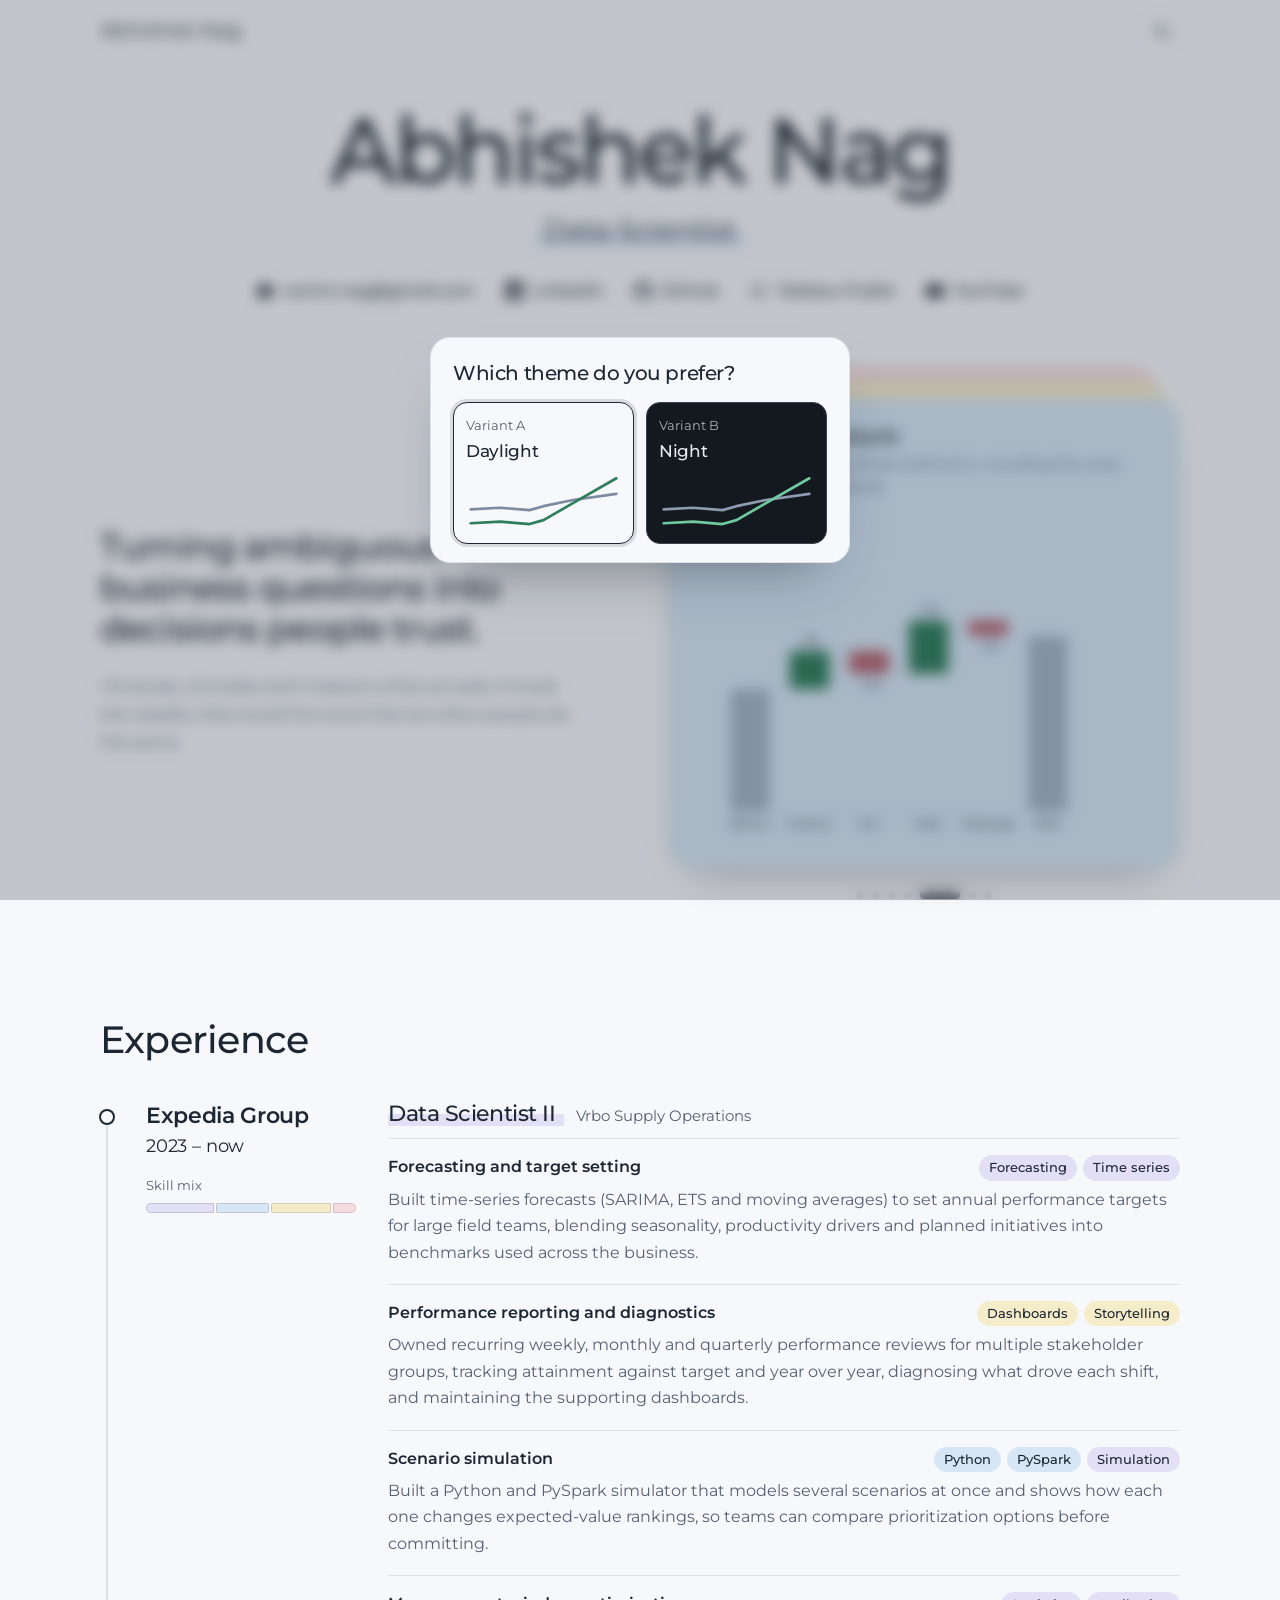
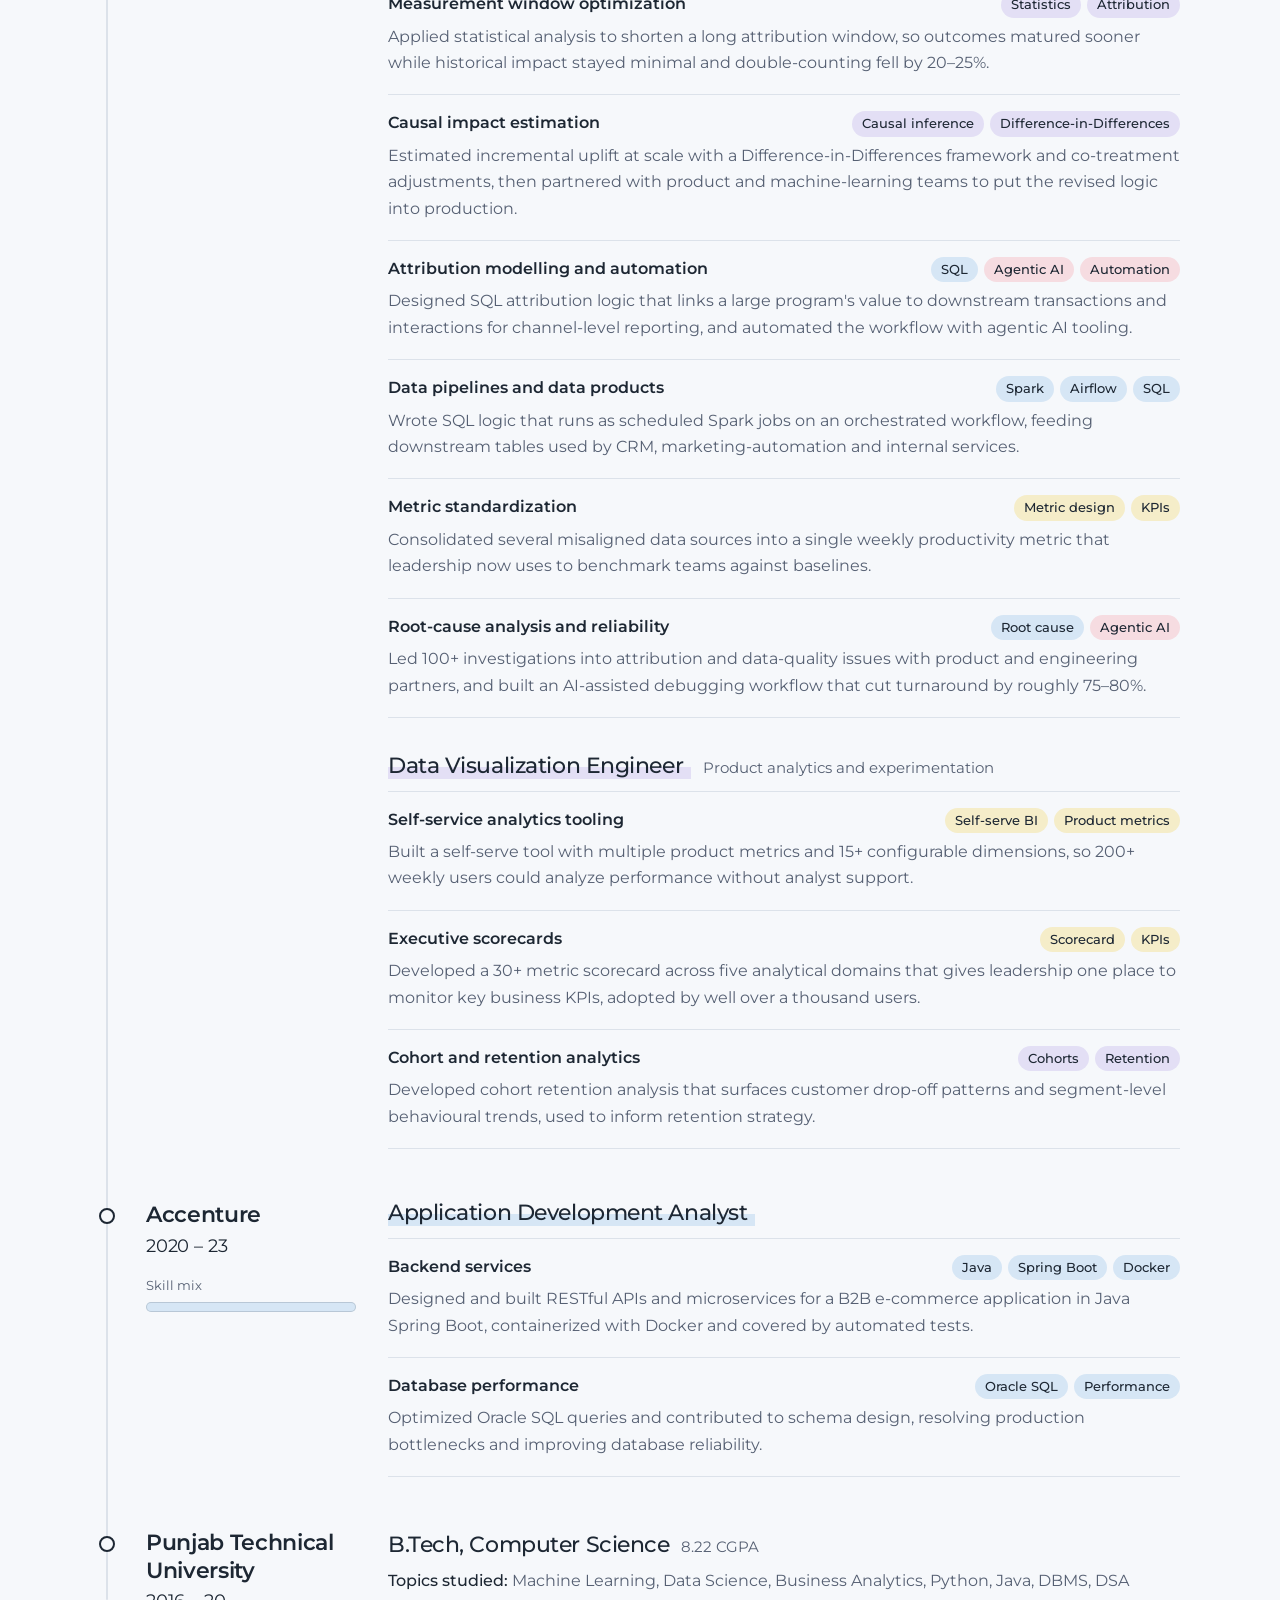
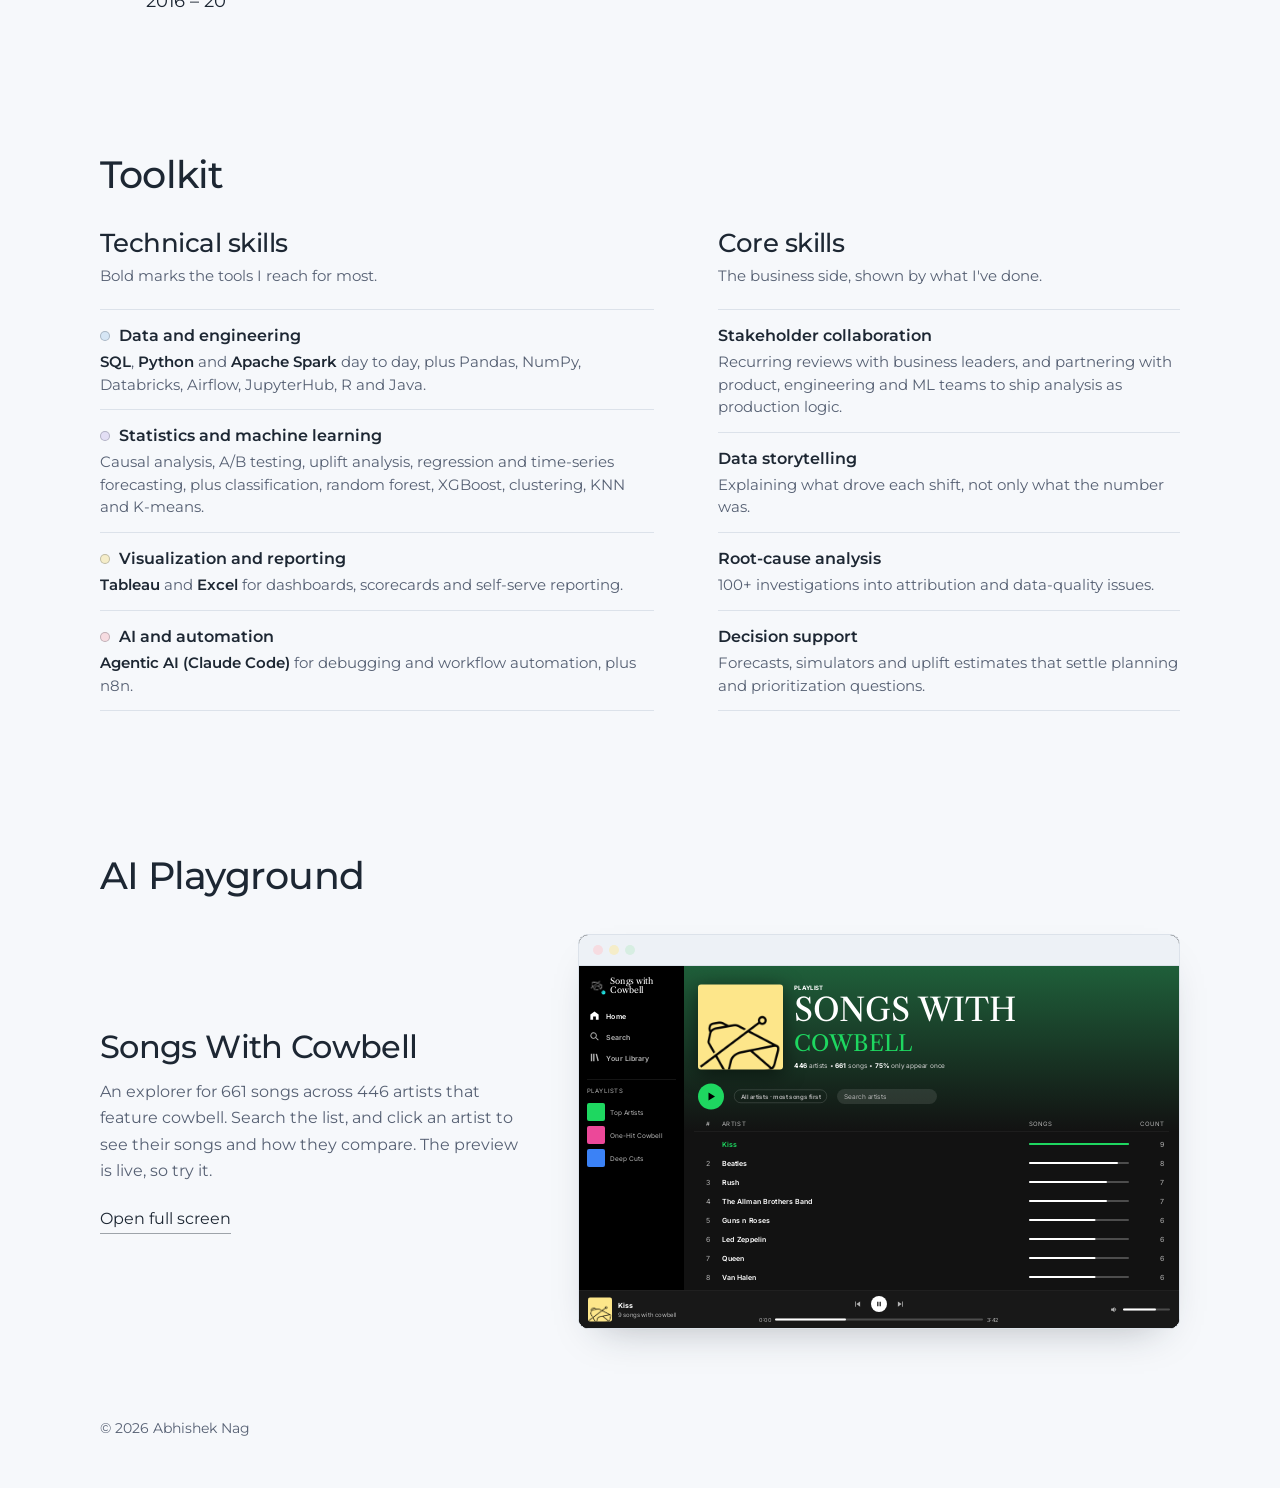
==== commit 402b3d8d: "Show the first pick of a theme in the visit count GoatCounter answers 404 with a zero count for an e" ====
--- a/index.html
+++ b/index.html
@@ -26,7 +26,7 @@
     [['light', 'gate-daylight'], ['dark', 'gate-night']].forEach(function (v) {
       try {
         fetch('https://abhisheknag.goatcounter.com/counter/' + v[1] + '.json')
-          .then(function (res) { return res.ok ? res.json() : null; })
+          .then(function (res) { return res.ok || res.status === 404 ? res.json() : null; })  // 404 = never picked yet, body says 0
           .then(function (j) { var n = j ? parseInt(String(j.count).replace(/\D/g, ''), 10) : NaN; if (n >= 0) window.__gc[v[0]] = n; })
           .catch(function () {});
       } catch (e) {}
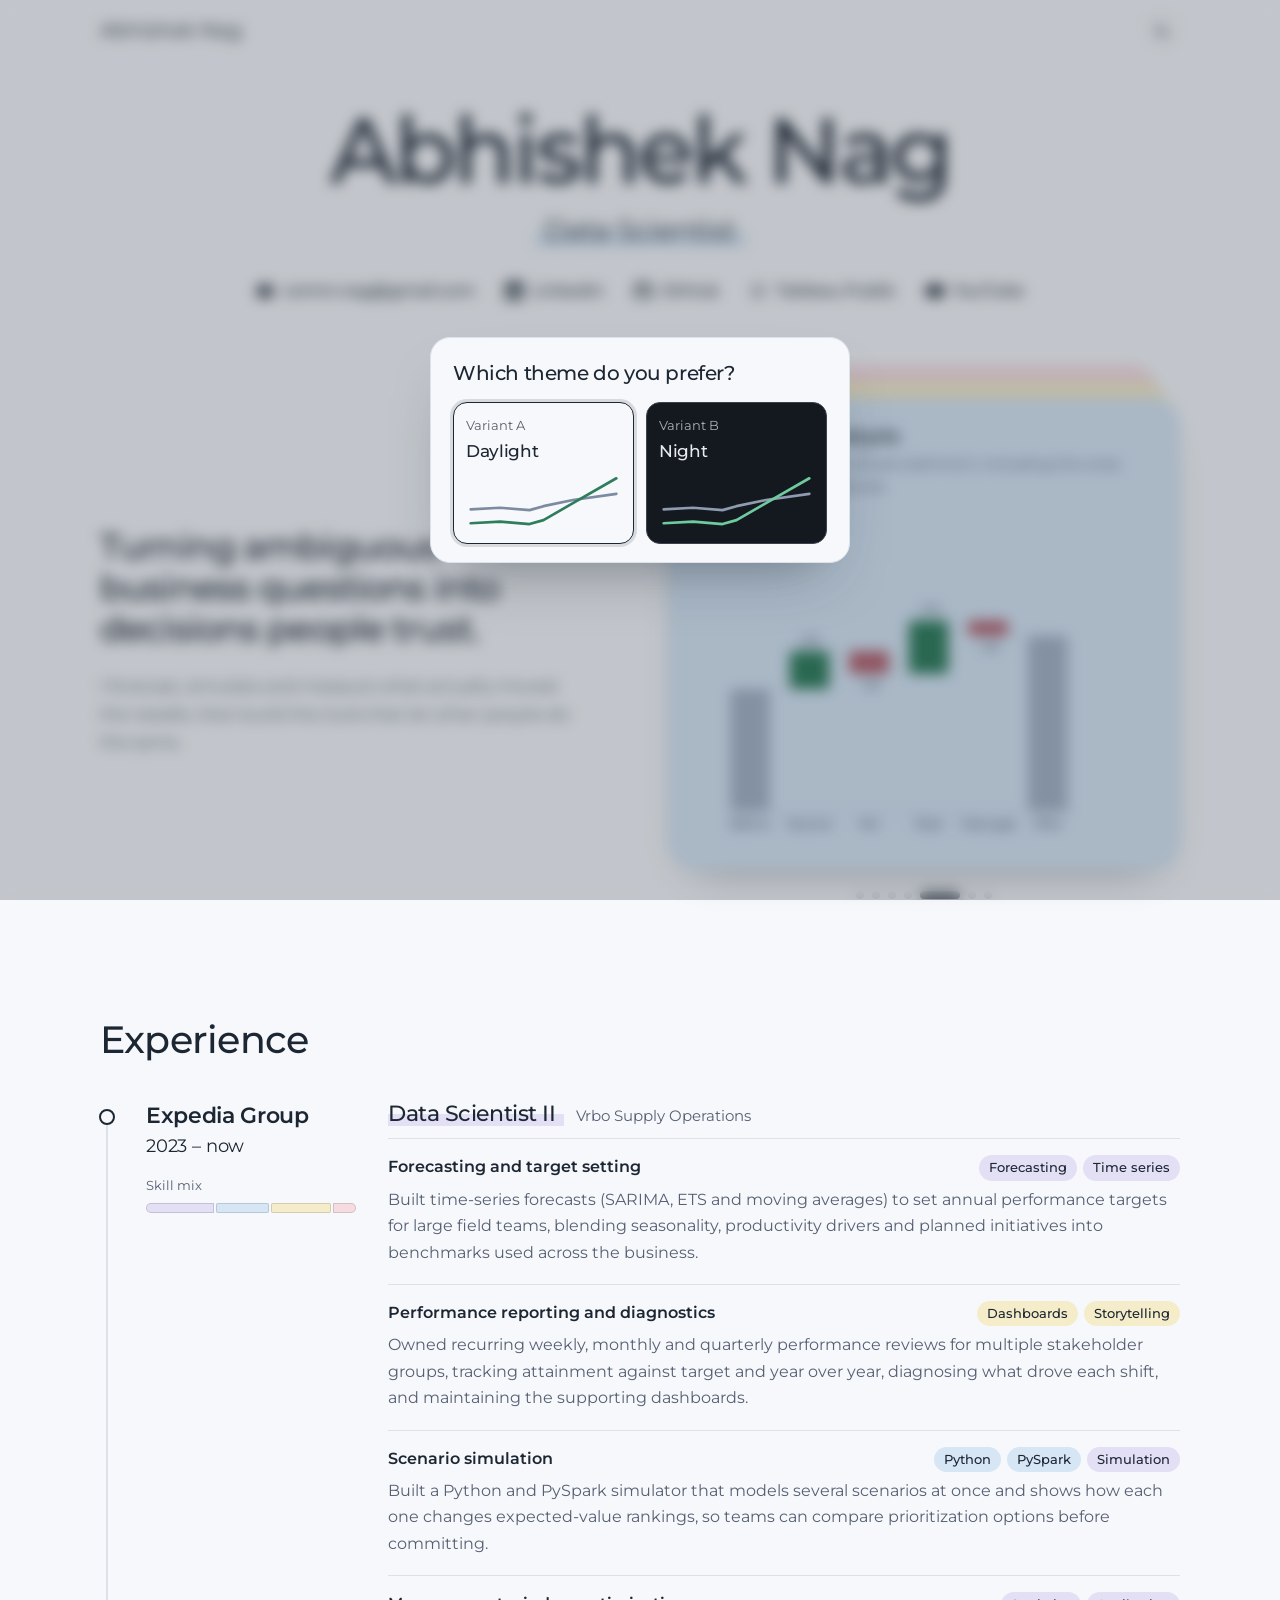
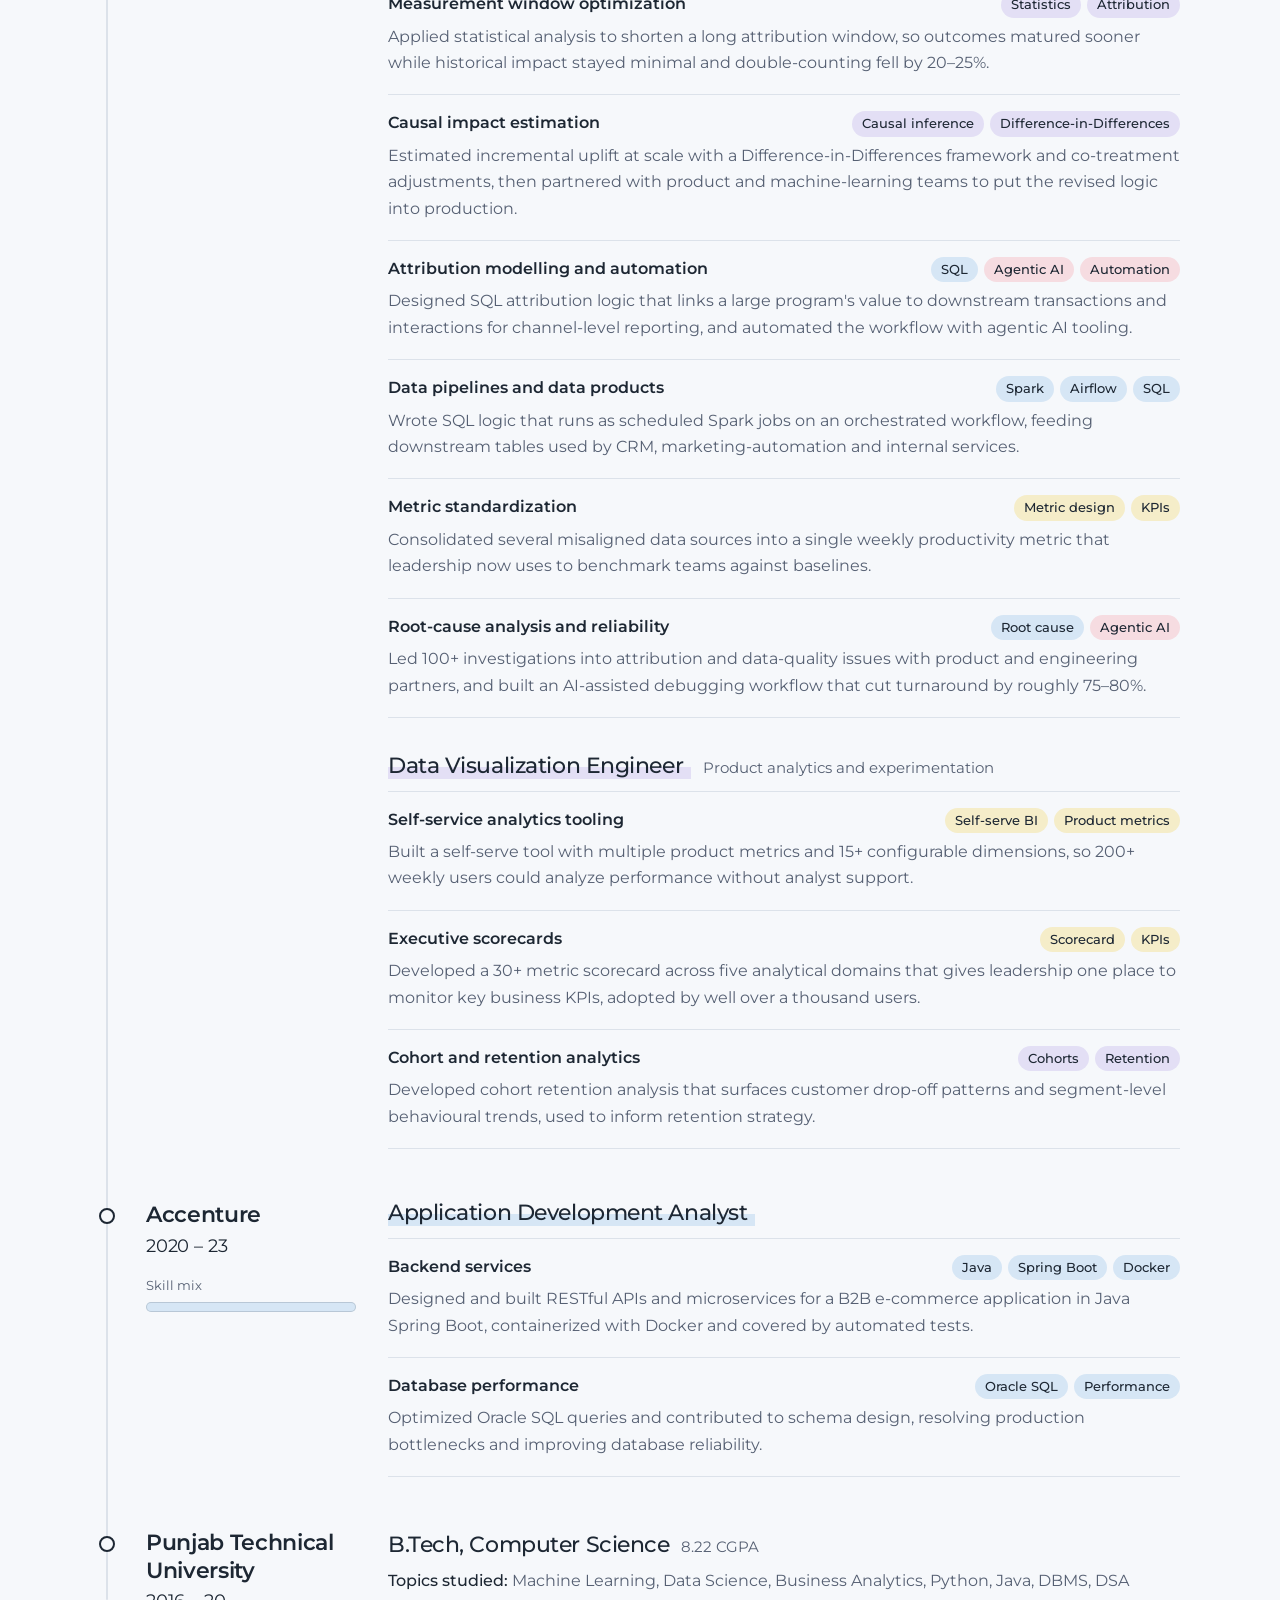
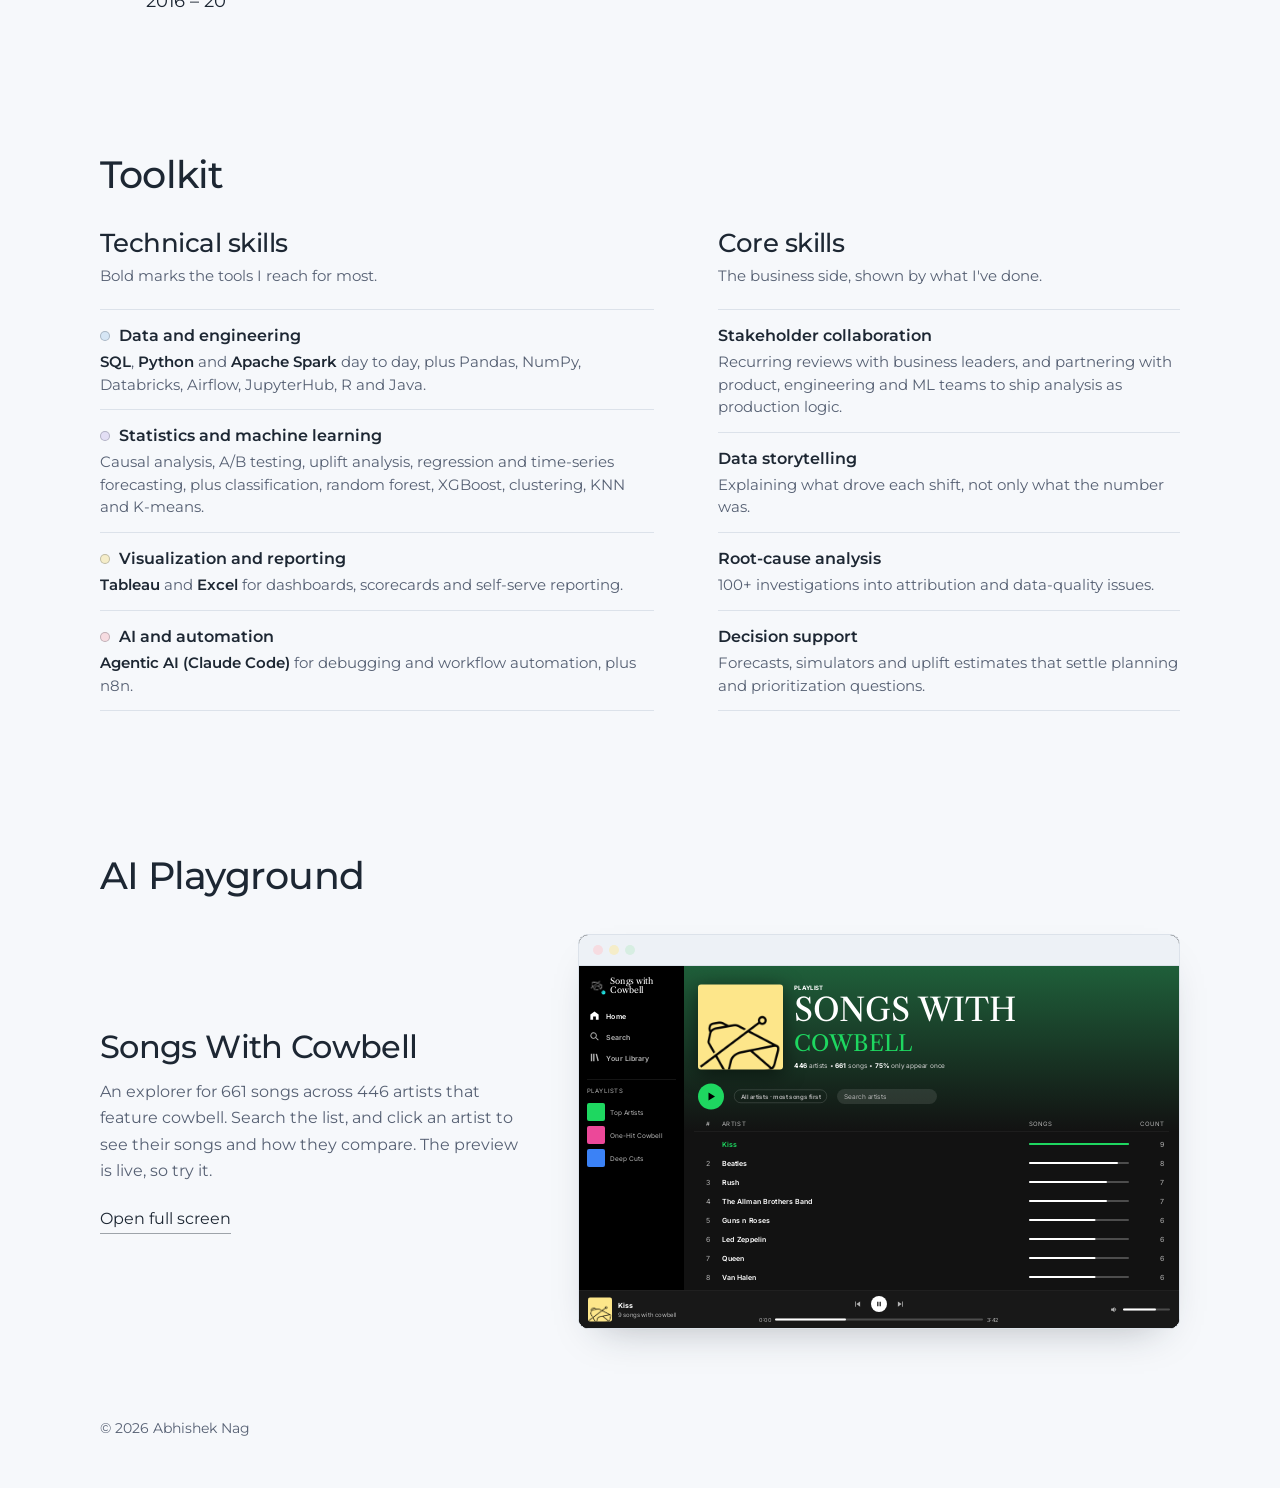
==== commit 3d3e032c: "Make the theme preview on hover reliable and smooth The preview was re-applied from whichever tile h" ====
--- a/index.html
+++ b/index.html
@@ -515,18 +515,30 @@
     var reduceMotion = window.matchMedia('(prefers-reduced-motion: reduce)').matches;
     var NAMES = { light: 'Variant A · Daylight', dark: 'Variant B · Night' };
 
-    // Preview the hovered or focused variant on the page behind the panel; fall back to the system theme.
-    function settle() {
+    // Preview the variant under the pointer (or the one reached with the keyboard) on the page behind
+    // the panel; with neither, show the system theme. The preview is always derived from this state,
+    // never from the order events happen to fire in.
+    var hovered = null, focused = null, keyboard = false, settleTimer;
+    function apply() {
       if (picked) return;
-      var f = document.activeElement, t = f && f.getAttribute && f.getAttribute('data-pick');
+      var t = hovered || focused;
       if (t) root.setAttribute('data-theme', t); else root.removeAttribute('data-theme');
     }
+    document.addEventListener('keydown', function (e) { if (e.key === 'Tab' || e.key.indexOf('Arrow') === 0) keyboard = true; });
+    document.addEventListener('pointerdown', function () { keyboard = false; });
     [].forEach.call(gate.querySelectorAll('[data-pick]'), function (b) {
       var t = b.getAttribute('data-pick');
-      b.addEventListener('pointerenter', function (e) { if (!picked && e.pointerType === 'mouse') root.setAttribute('data-theme', t); });
-      b.addEventListener('pointerleave', function () { setTimeout(settle, 0); });
-      b.addEventListener('focus', function () { if (!picked) root.setAttribute('data-theme', t); });
-      b.addEventListener('blur', function () { setTimeout(settle, 0); });
+      b.addEventListener('pointerenter', function (e) {
+        if (e.pointerType !== 'mouse') return;
+        clearTimeout(settleTimer); hovered = t; apply();
+      });
+      b.addEventListener('pointerleave', function (e) {
+        if (e.pointerType !== 'mouse') return;
+        if (hovered === t) hovered = null;
+        clearTimeout(settleTimer); settleTimer = setTimeout(apply, 90);   // ride out the gap between the two tiles
+      });
+      b.addEventListener('focus', function () { focused = keyboard ? t : null; apply(); });
+      b.addEventListener('blur', function () { if (focused === t) focused = null; apply(); });
     });
 
     // Lift the blur and let the card float away, so the portfolio comes into focus.
--- a/assets/css/style.css
+++ b/assets/css/style.css
@@ -84,6 +84,8 @@
 .res-k { font-size: 13px; color: var(--muted); }
 .res-n { font: 500 56px/1 var(--serif); letter-spacing: -.03em; font-variant-numeric: tabular-nums; }
 .res-l { font-size: 14px; line-height: 1.5; color: var(--muted); }
+/* While the gate is open, let colours glide when the preview theme changes. Zero specificity, so anything with its own transition keeps it. */
+:where(html.gate-open) *, :where(html.gate-open) *::before, :where(html.gate-open) *::after { transition: background-color .4s var(--ease), color .4s var(--ease), border-color .4s var(--ease), fill .4s var(--ease), stroke .4s var(--ease); }
 .gate-t { font: 500 20px/1.3 var(--serif); letter-spacing: -.02em; }
 .variants { display: grid; grid-template-columns: 1fr 1fr; gap: 12px; margin-top: 16px; }
 .variant { display: grid; align-content: start; gap: 4px; padding: 12px 12px 10px; border: 1.5px solid var(--vl); border-radius: 14px; text-align: left; transition: border-color .2s, box-shadow .2s; }
@@ -136,7 +138,7 @@
   border: 1px solid color-mix(in srgb, var(--ink) 9%, transparent);
   box-shadow: 0 22px 40px -28px rgba(29, 39, 51, .45);
   transform-origin: 50% 0; transform: translateY(-32px) scale(.91); opacity: 0; z-index: 1;
-  transition: transform .7s var(--ease), opacity .7s var(--ease);
+  transition: transform .7s var(--ease), opacity .7s var(--ease), background-color .4s var(--ease);
 }
 .card[data-pos="0"] { transform: none; opacity: 1; z-index: 6; }
 .card[data-pos="1"] { transform: translateY(-16px) scale(.955); opacity: 1; z-index: 5; }
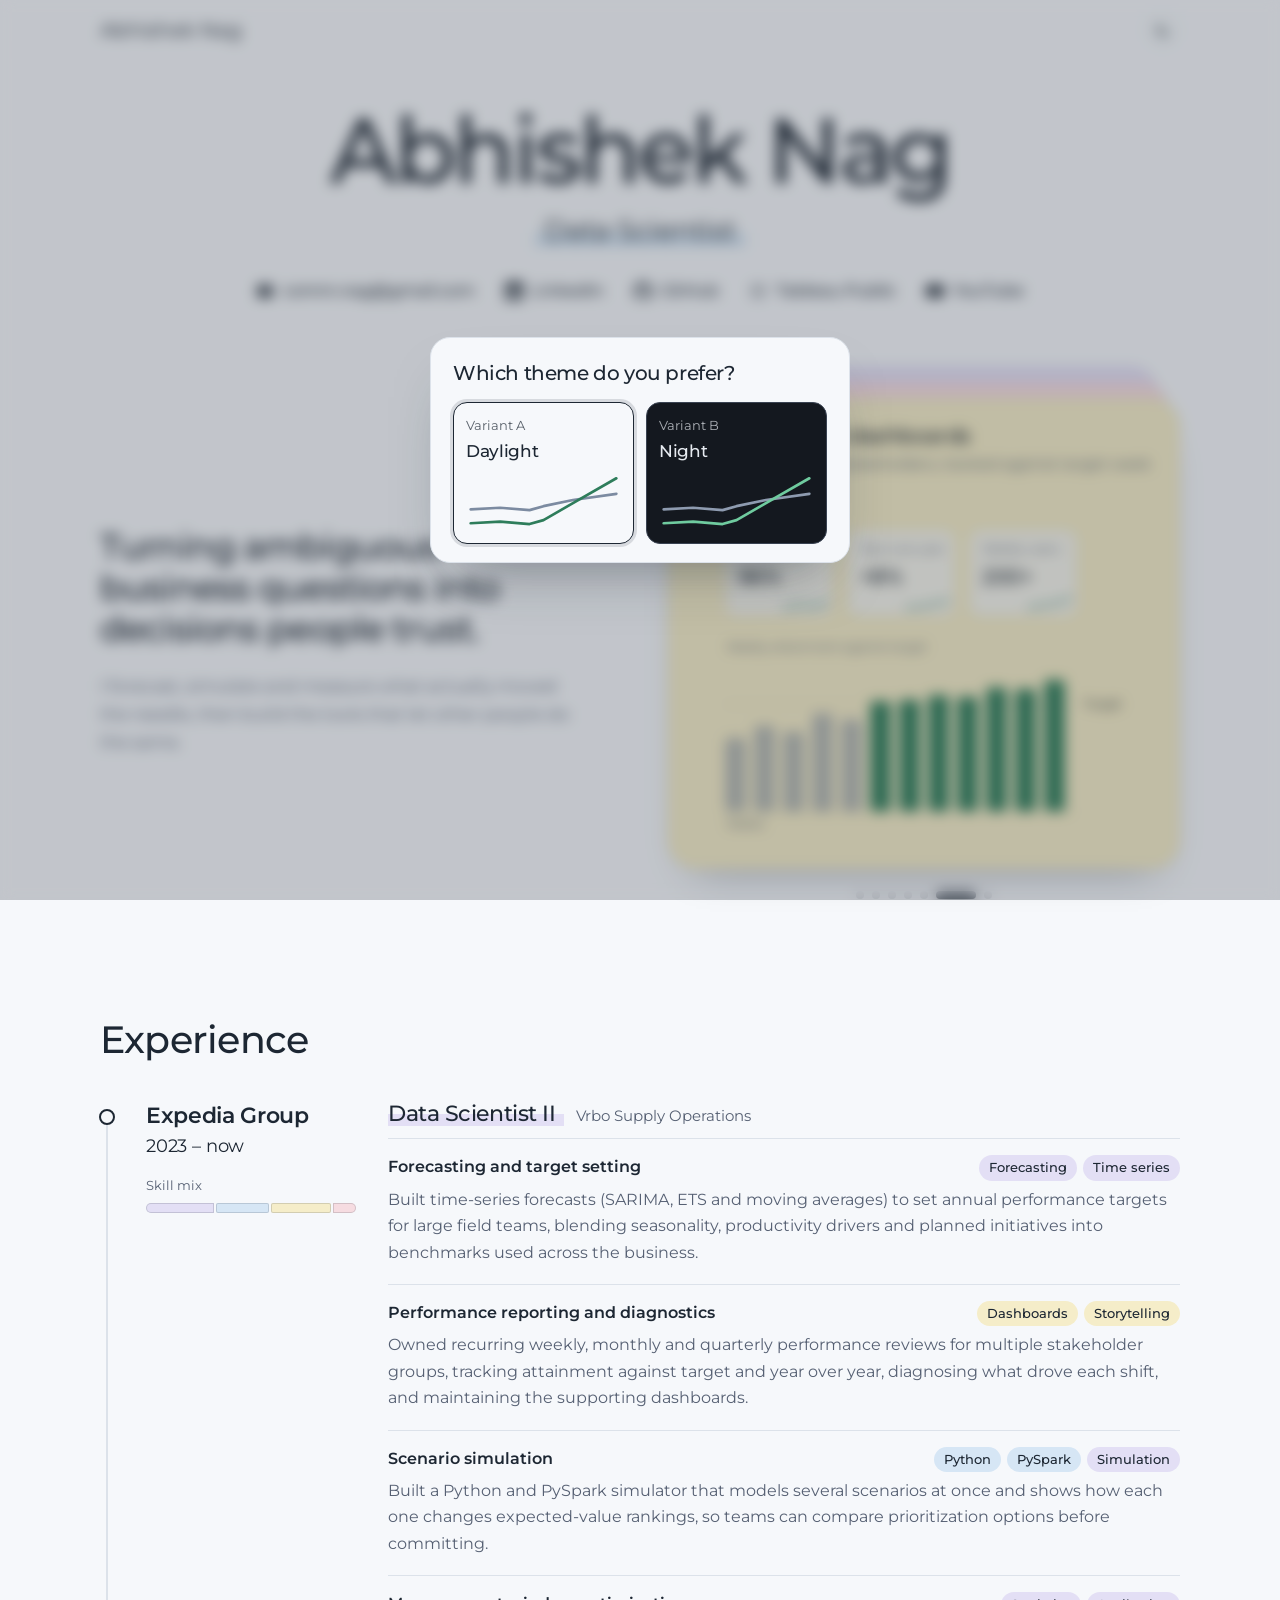
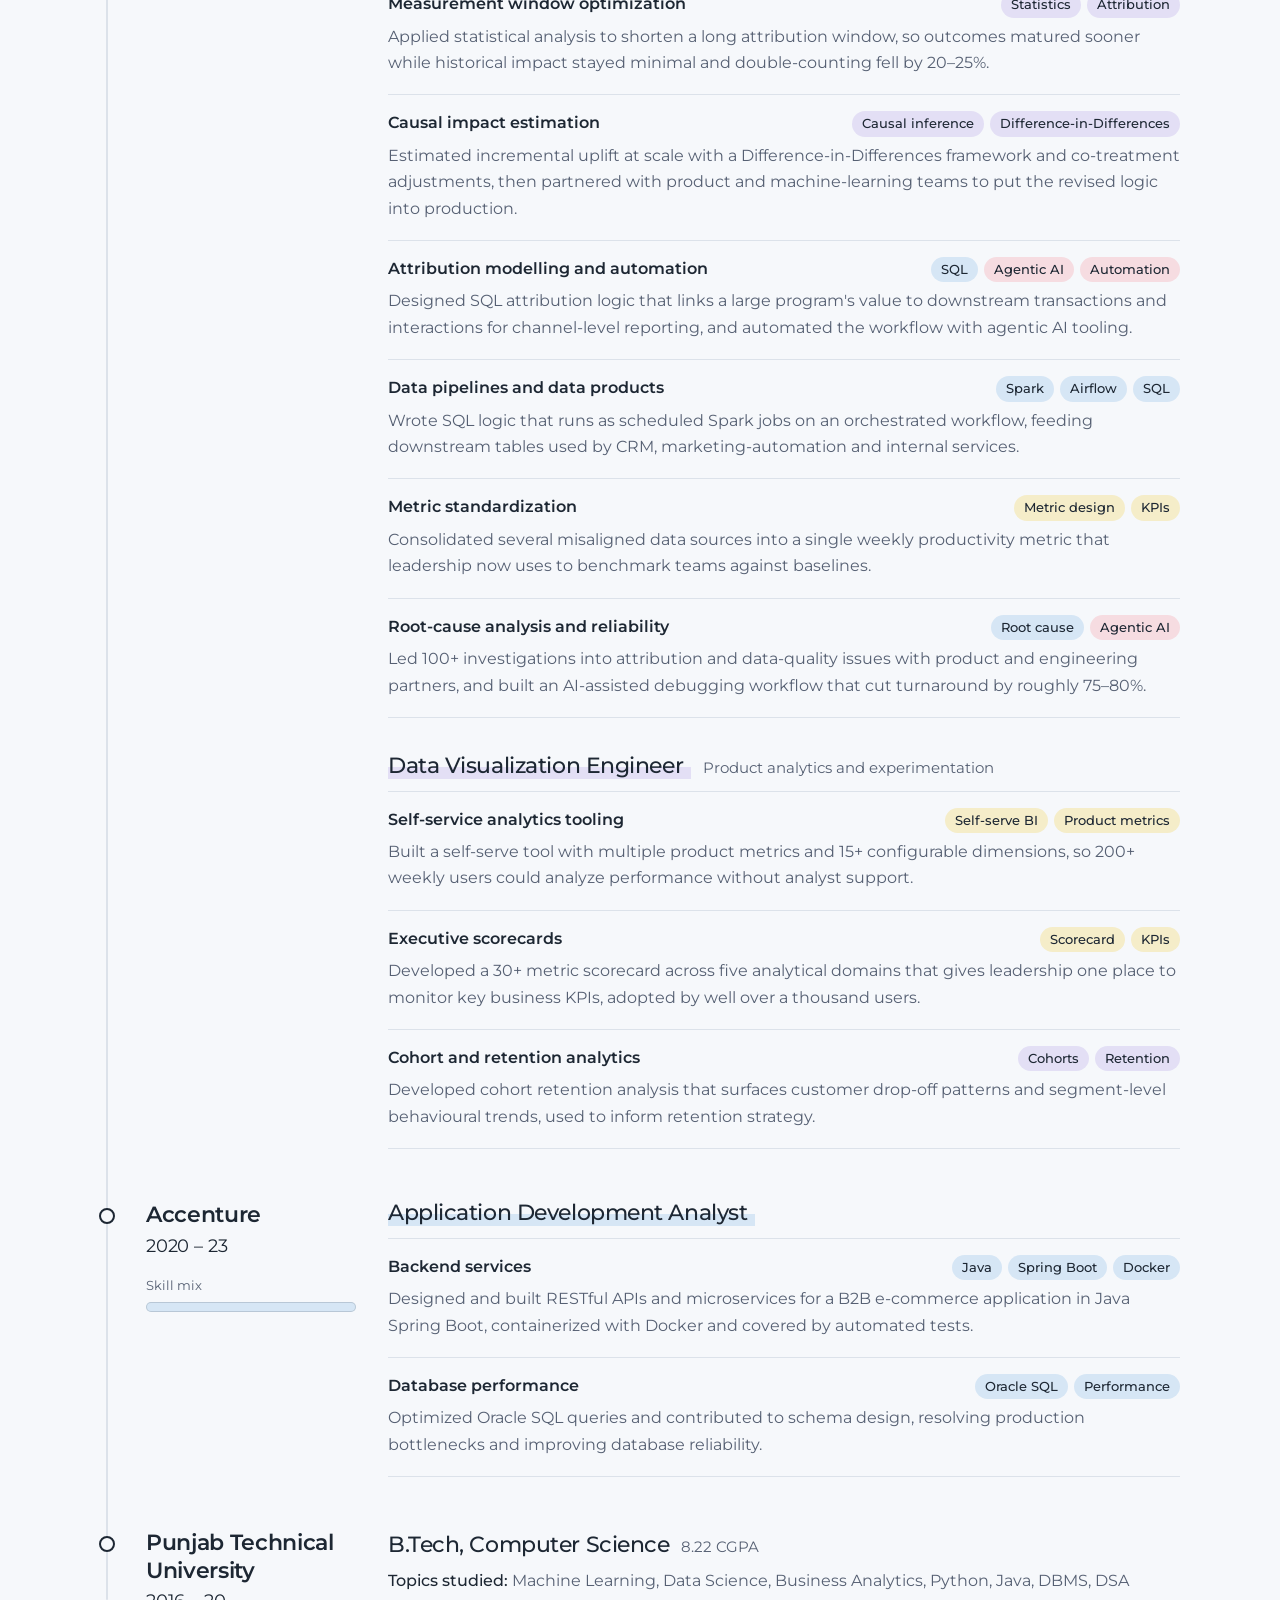
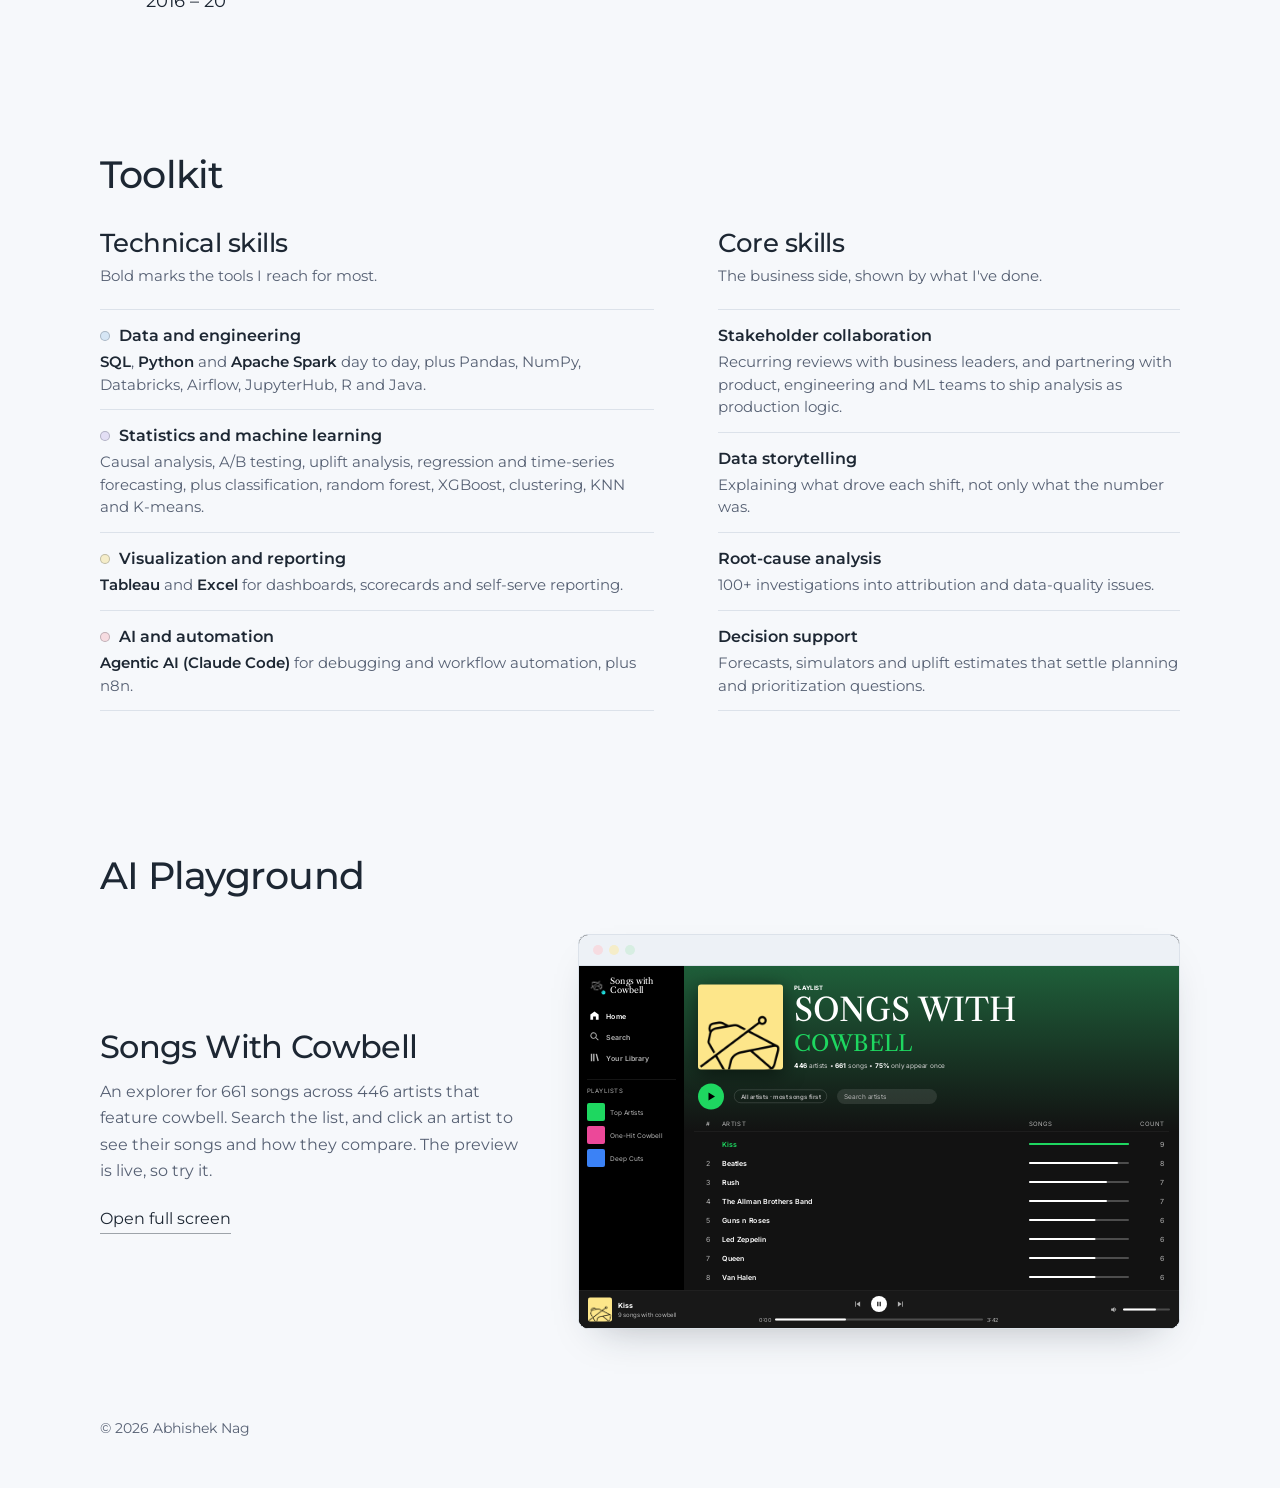
==== commit 8a080b53: "Keep a local tally so repeat picks move the visit count at once GoatCounter's counter lags (hits tak" ====
--- a/index.html
+++ b/index.html
@@ -25,7 +25,7 @@
     window.__gc = {};
     [['light', 'gate-daylight'], ['dark', 'gate-night']].forEach(function (v) {
       try {
-        fetch('https://abhisheknag.goatcounter.com/counter/' + v[1] + '.json')
+        fetch('https://abhisheknag.goatcounter.com/counter/' + v[1] + '.json?t=' + Date.now())
           .then(function (res) { return res.ok || res.status === 404 ? res.json() : null; })  // 404 = never picked yet, body says 0
           .then(function (j) { var n = j ? parseInt(String(j.count).replace(/\D/g, ''), 10) : NaN; if (n >= 0) window.__gc[v[0]] = n; })
           .catch(function () {});
@@ -573,13 +573,23 @@
       setTimeout(function () { gate.addEventListener('click', leave); }, 900);   // click to skip the wait
     }
 
+    // GoatCounter's counter lags (about 20s to process, plus a cache in front of it) and counts a repeat
+    // pick from the same browser only once. So this browser also remembers the last number it was shown
+    // per theme, and the next number is whichever is higher: that plus one, or GoatCounter's count plus one.
+    // Repeat picks therefore always move the number straight away, and other visitors' picks still show up.
+    // It stores two small numbers only. It never records the theme to use, and the gate still opens every time.
+    var TALLY = 'gate-counts';
+    function readTally() { try { var o = JSON.parse(localStorage.getItem(TALLY) || '{}'); return o && typeof o === 'object' ? o : {}; } catch (e) { return {}; } }
+    function saveTally(t, n) { try { var o = readTally(); o[t] = n; localStorage.setItem(TALLY, JSON.stringify(o)); } catch (e) {} }
+
     function pick(t, skipped) {
       if (picked) return;
       picked = true;
       window.track(skipped ? 'gate-skipped' : 'gate-' + (t === 'dark' ? 'night' : 'daylight'));
       root.setAttribute('data-theme', t);
-      var n = window.__gc && window.__gc[t];
-      if (!skipped && typeof n === 'number') showCount(t, n + 1); else leave();
+      var remote = window.__gc && window.__gc[t], mine = readTally()[t];
+      var n = Math.max(typeof remote === 'number' ? remote + 1 : 0, typeof mine === 'number' ? mine + 1 : 0);
+      if (!skipped && n > 0) { saveTally(t, n); showCount(t, n); } else leave();
     }
     gate.addEventListener('click', function (e) { var b = e.target.closest('[data-pick]'); if (b && !picked) pick(b.getAttribute('data-pick')); });
     document.addEventListener('keydown', function (e) { if (e.key === 'Escape' && root.classList.contains('gate-open')) { if (picked) leave(); else pick(sys, true); } });
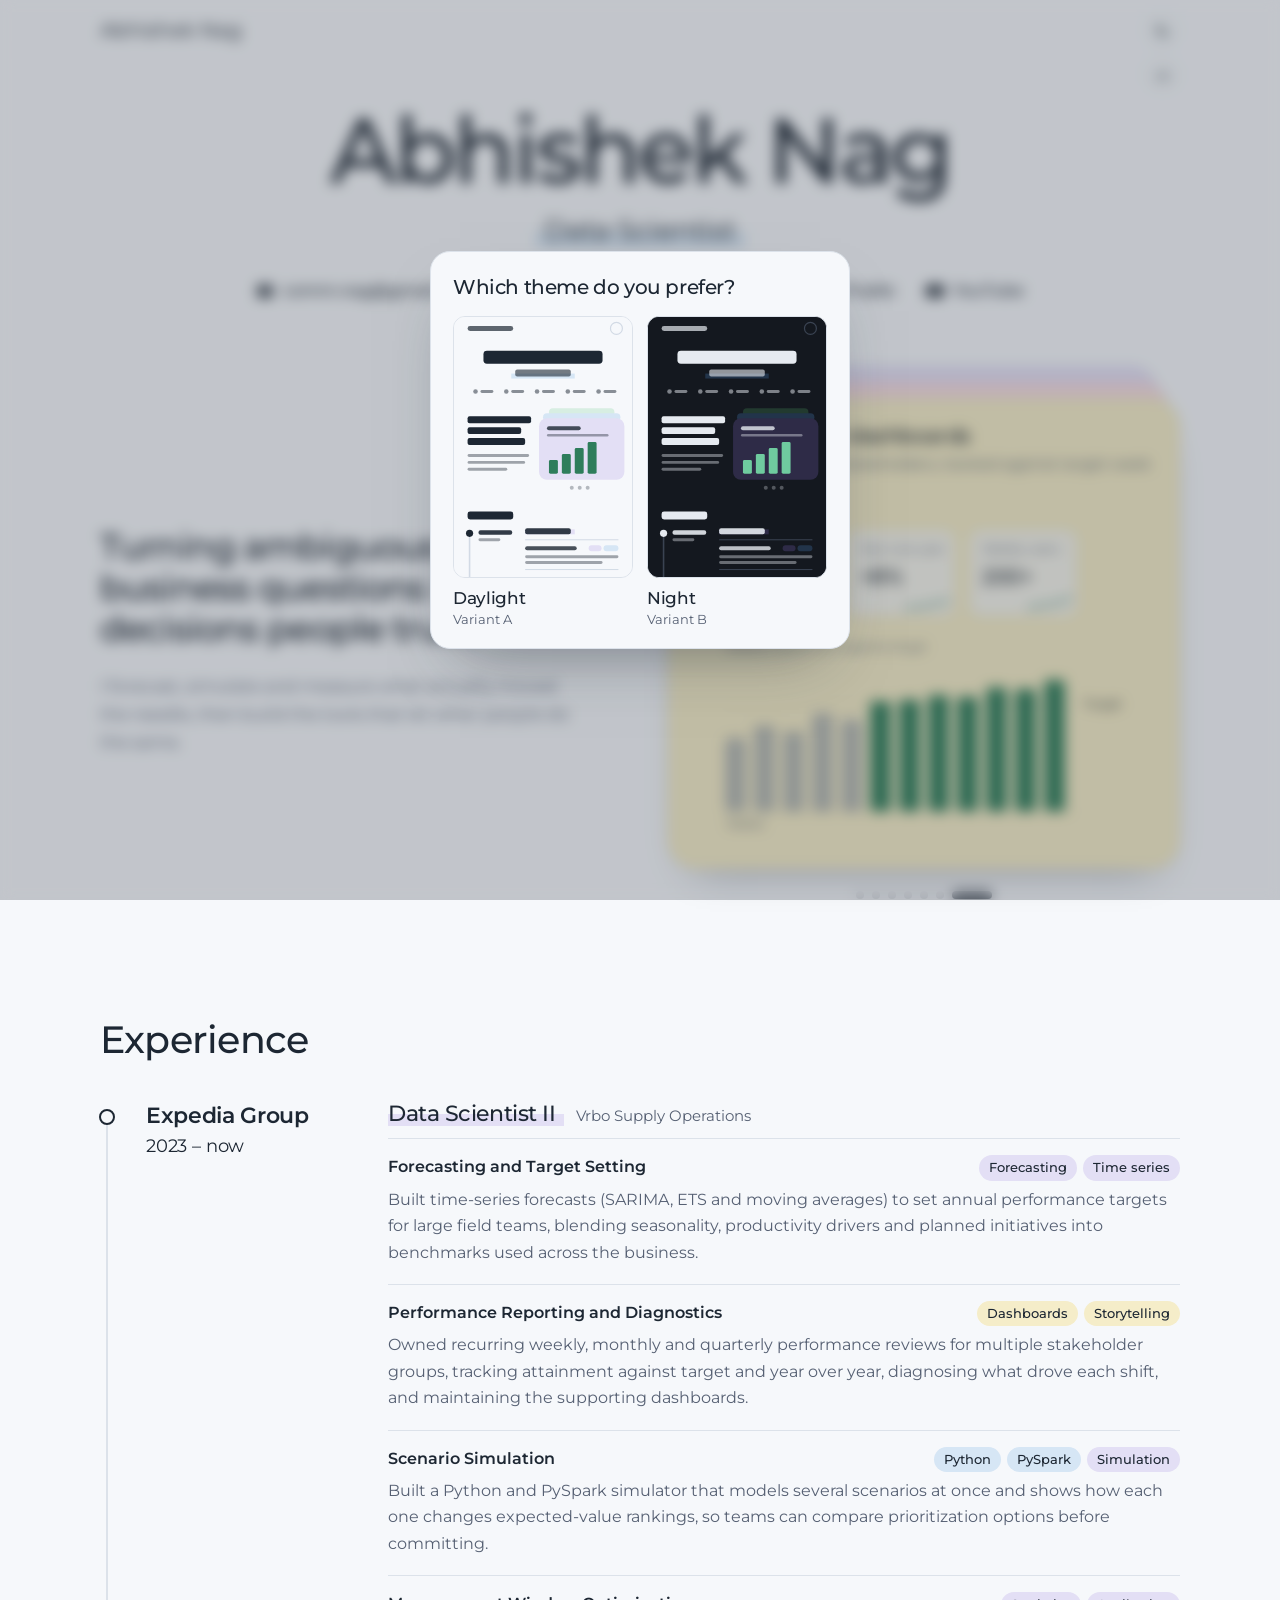
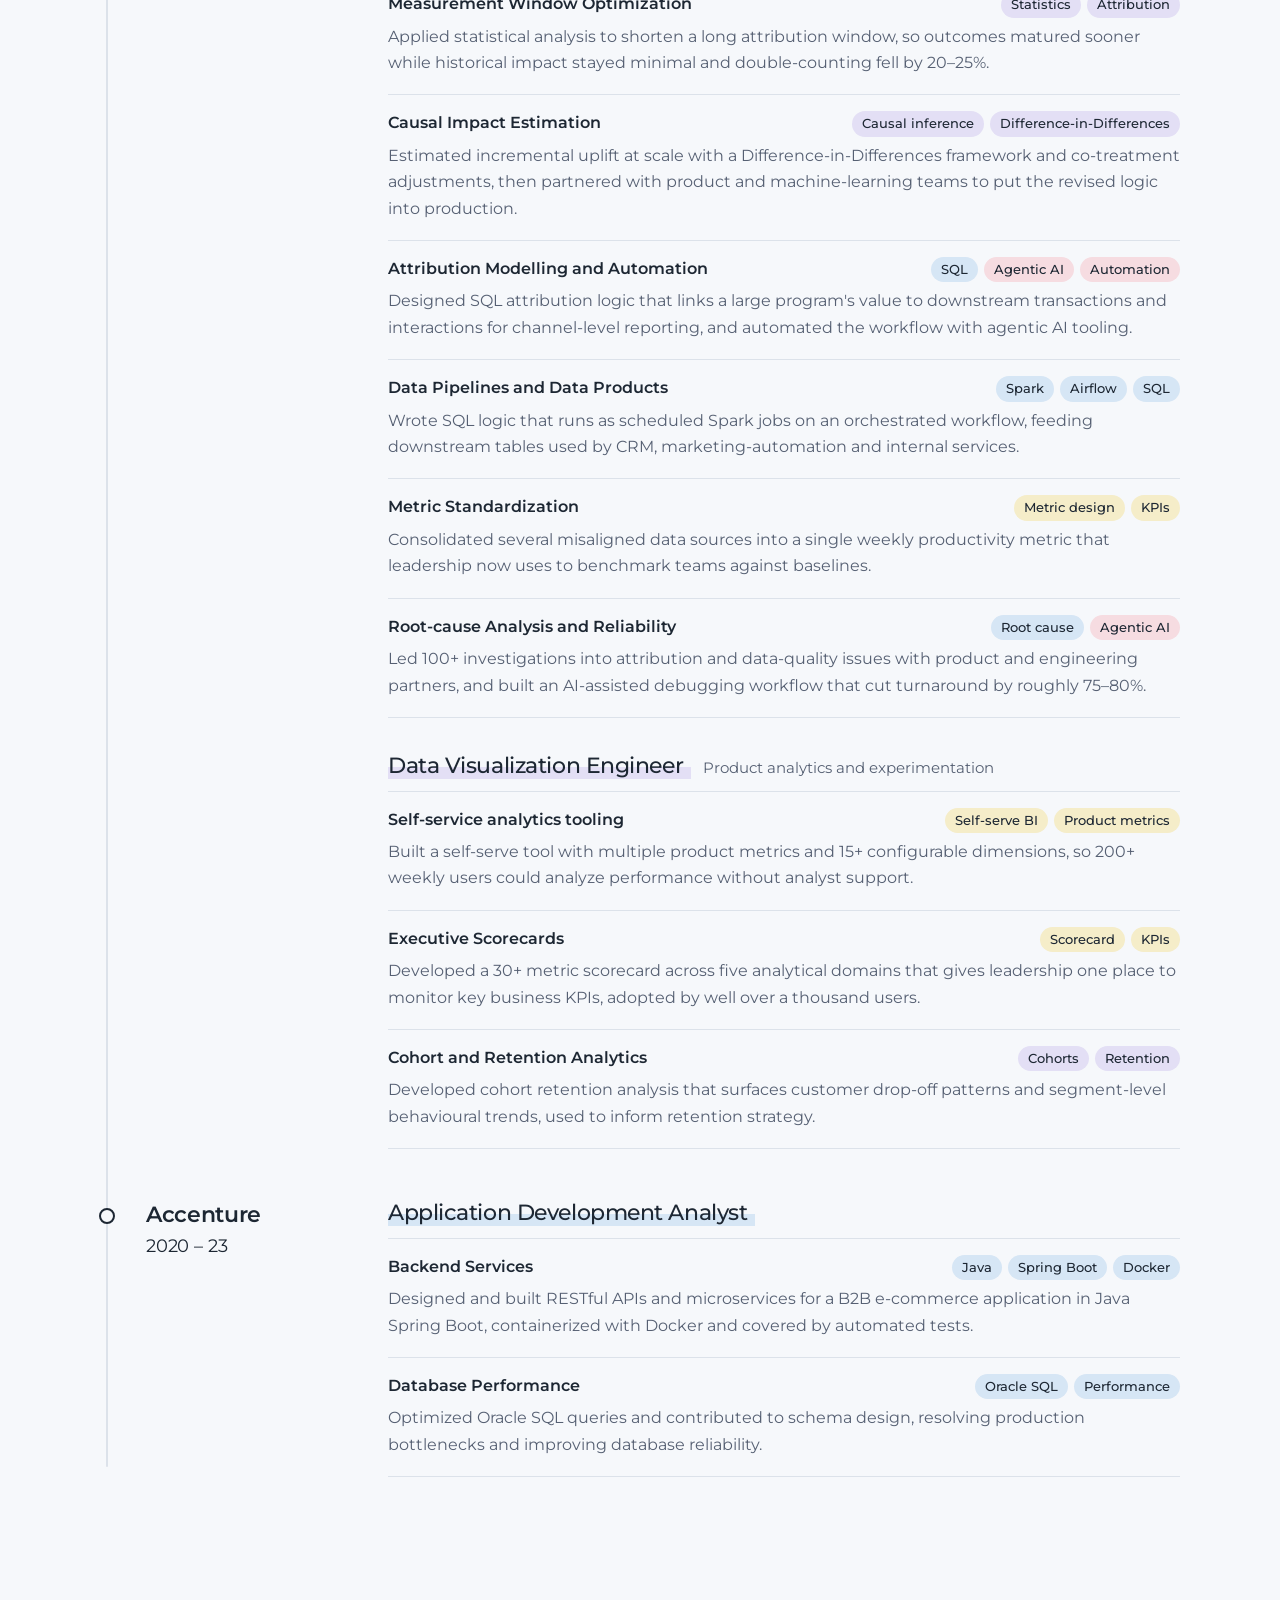
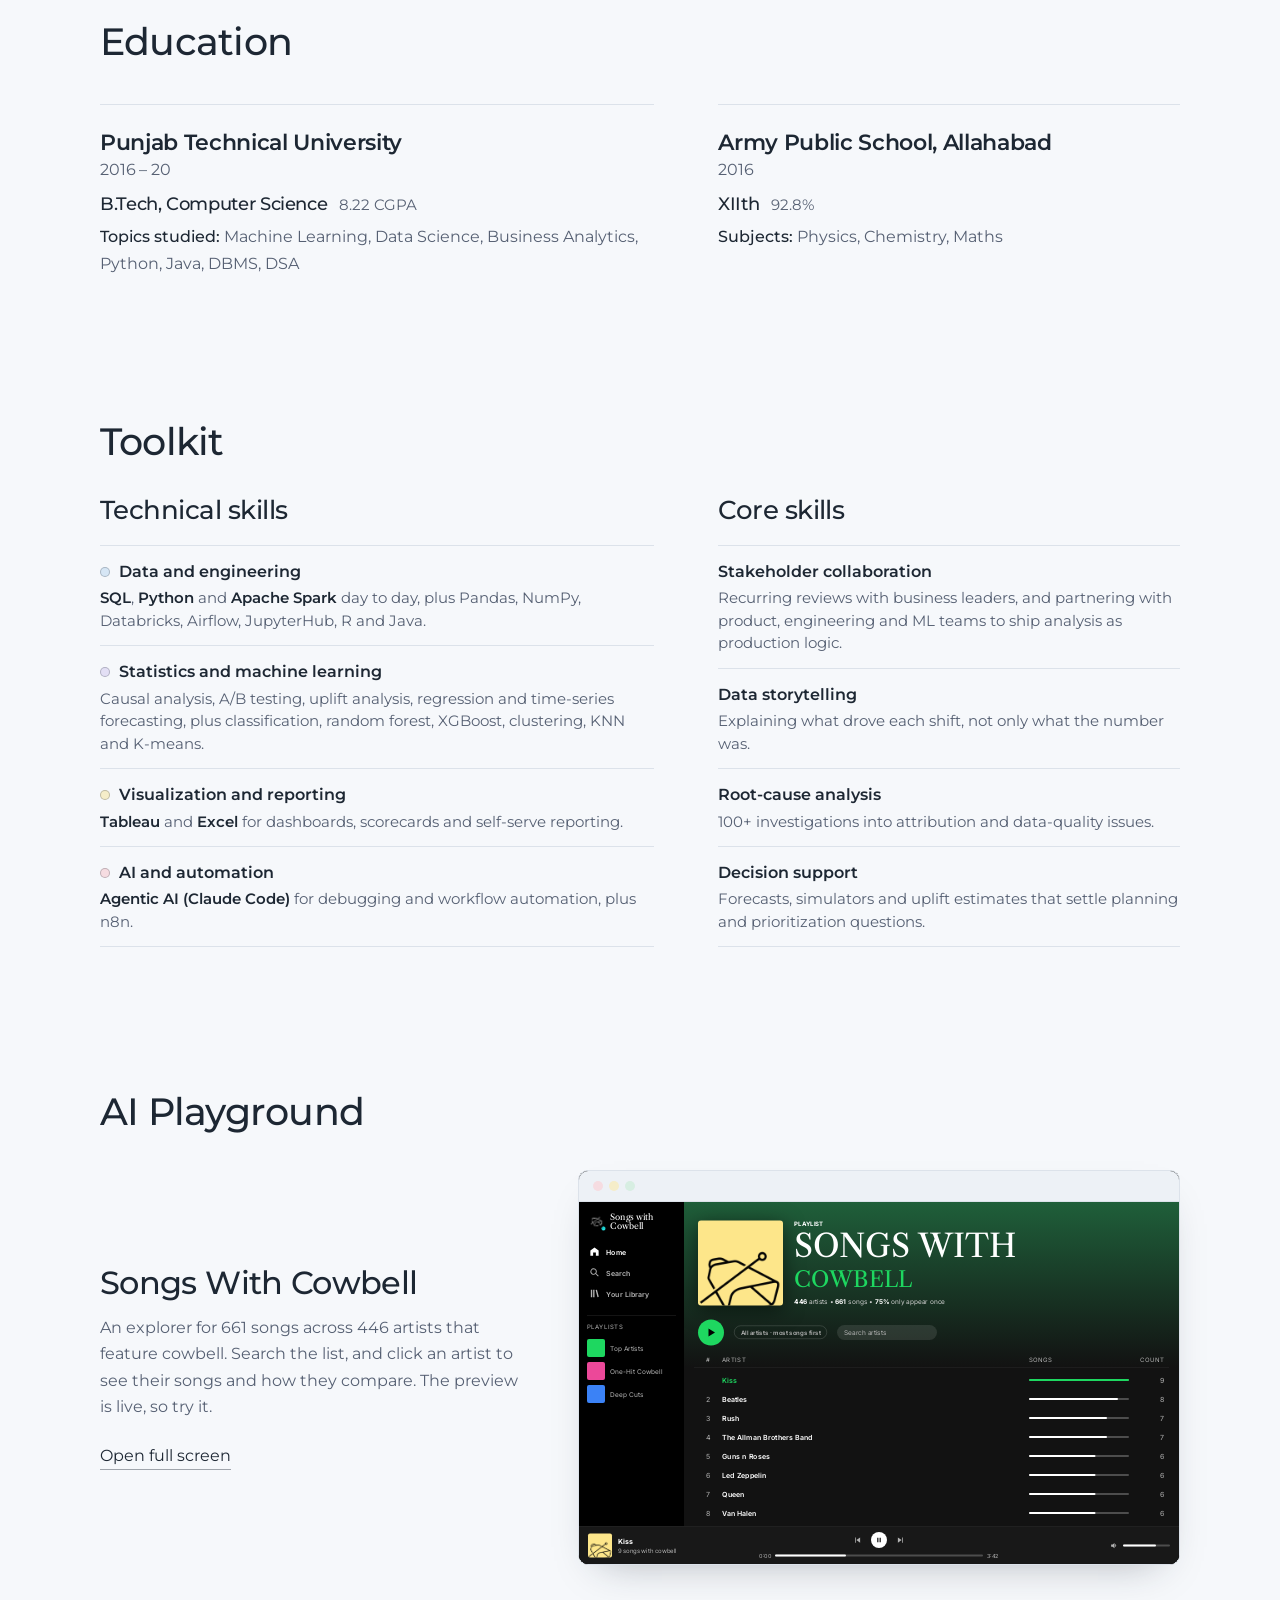
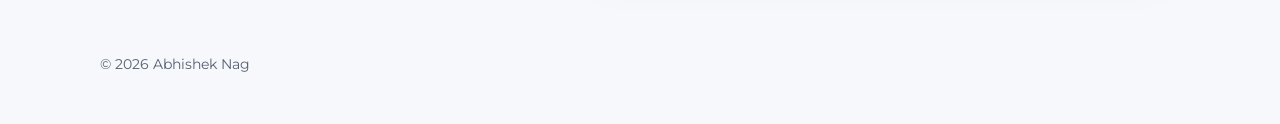
==== commit f05ef8bc: "Add footprint cursor trail, Education section, analytics overlay and title-cased work titles - Curso" ====
--- a/index.html
+++ b/index.html
@@ -37,6 +37,55 @@
 </head>
 <body>
 
+<!-- A tiny picture of the portfolio page; each tile sets the theme colours it uses -->
+<svg width="0" height="0" style="position:absolute" aria-hidden="true" focusable="false">
+  <symbol id="mini-page" viewBox="0 0 180 262" preserveAspectRatio="xMidYMin slice">
+    <rect width="180" height="262" class="pg-paper"/>
+    <!-- top bar -->
+    <rect x="14" y="9" width="46" height="5" rx="2.5" class="pg-ink pg-70"/>
+    <circle cx="164" cy="11.5" r="6" class="pg-none pg-stroke"/>
+    <!-- name and role -->
+    <rect x="30" y="34" width="120" height="13" rx="3.5" class="pg-ink"/>
+    <rect x="58" y="57" width="64" height="5" class="pg-sky"/>
+    <rect x="62" y="53" width="56" height="7" rx="2" class="pg-ink pg-60"/>
+    <!-- profile links -->
+    <g class="pg-ink pg-50">
+      <circle cx="22" cy="75" r="2.3"/><rect x="27" y="73.5" width="13" height="3" rx="1.5"/>
+      <circle cx="53" cy="75" r="2.3"/><rect x="58" y="73.5" width="13" height="3" rx="1.5"/>
+      <circle cx="84" cy="75" r="2.3"/><rect x="89" y="73.5" width="13" height="3" rx="1.5"/>
+      <circle cx="115" cy="75" r="2.3"/><rect x="120" y="73.5" width="13" height="3" rx="1.5"/>
+      <circle cx="146" cy="75" r="2.3"/><rect x="151" y="73.5" width="13" height="3" rx="1.5"/>
+    </g>
+    <!-- headline and the chart deck -->
+    <g class="pg-ink">
+      <rect x="14" y="100" width="64" height="7" rx="2"/><rect x="14" y="111" width="54" height="7" rx="2"/><rect x="14" y="122" width="58" height="7" rx="2"/>
+    </g>
+    <g class="pg-ink pg-40">
+      <rect x="14" y="138" width="62" height="3" rx="1.5"/><rect x="14" y="145" width="58" height="3" rx="1.5"/><rect x="14" y="152" width="40" height="3" rx="1.5"/>
+    </g>
+    <rect x="96" y="92" width="66" height="8" rx="4" class="pg-mint"/>
+    <rect x="90" y="97" width="78" height="8" rx="4" class="pg-sky"/>
+    <rect x="86" y="102" width="86" height="62" rx="8" class="pg-lilac"/>
+    <rect x="94" y="110" width="34" height="4" rx="2" class="pg-ink pg-80"/>
+    <rect x="94" y="118" width="62" height="2.5" rx="1.25" class="pg-ink pg-40"/>
+    <g class="pg-green"><rect x="96" y="144" width="9" height="14" rx="1.5"/><rect x="109" y="138" width="9" height="20" rx="1.5"/><rect x="122" y="132" width="9" height="26" rx="1.5"/><rect x="135" y="126" width="9" height="32" rx="1.5"/></g>
+    <g class="pg-ink pg-30"><circle cx="119" cy="172" r="2"/><circle cx="127" cy="172" r="2"/><circle cx="135" cy="172" r="2"/></g>
+    <!-- experience: section title, timeline, two rows -->
+    <rect x="14" y="196" width="46" height="8" rx="2.5" class="pg-ink"/>
+    <rect x="15.2" y="216" width="1.6" height="46" class="pg-line"/>
+    <circle cx="16" cy="218" r="3.6" class="pg-ink"/>
+    <rect x="25" y="215" width="34" height="4.5" rx="2" class="pg-ink pg-90"/>
+    <rect x="25" y="223" width="22" height="3" rx="1.5" class="pg-ink pg-40"/>
+    <rect x="72" y="214" width="50" height="5" class="pg-lilac"/>
+    <rect x="72" y="213" width="46" height="6" rx="2" class="pg-ink pg-90"/>
+    <rect x="72" y="224" width="94" height="1" class="pg-line"/>
+    <rect x="72" y="231" width="52" height="4" rx="2" class="pg-ink pg-80"/>
+    <rect x="136" y="230" width="13" height="6" rx="3" class="pg-lilac"/><rect x="151" y="230" width="15" height="6" rx="3" class="pg-sky"/>
+    <g class="pg-ink pg-40"><rect x="72" y="240" width="94" height="3" rx="1.5"/><rect x="72" y="246" width="78" height="3" rx="1.5"/></g>
+    <rect x="72" y="254" width="94" height="1" class="pg-line"/>
+  </symbol>
+</svg>
+
 <!-- Theme gate: a small A/B test panel over the live page -->
 <div class="gate" id="gate" role="dialog" aria-modal="true" aria-labelledby="gate-t">
   <div class="gate-card" id="gate-card">
@@ -45,20 +94,12 @@
         <p class="gate-t" id="gate-t">Which theme do you prefer?</p>
         <div class="variants">
           <button class="variant variant-a" type="button" data-pick="light">
-            <span class="v">Variant A</span>
-            <span class="vname">Daylight</span>
-            <svg viewBox="0 0 200 80" aria-hidden="true">
-              <polyline class="g-ctrl" points="6,52 44,50 82,53 100,48 138,40 194,32"/>
-              <polyline class="g-treat" points="6,70 44,68 82,71 100,66 138,44 194,12"/>
-            </svg>
+            <span class="thumb"><svg aria-hidden="true"><use href="#mini-page" width="100%" height="100%"/></svg></span>
+            <span class="cap"><span class="vname">Daylight</span><span class="v">Variant A</span></span>
           </button>
           <button class="variant variant-b" type="button" data-pick="dark">
-            <span class="v">Variant B</span>
-            <span class="vname">Night</span>
-            <svg viewBox="0 0 200 80" aria-hidden="true">
-              <polyline class="g-ctrl" points="6,52 44,50 82,53 100,48 138,40 194,32"/>
-              <polyline class="g-treat" points="6,70 44,68 82,71 100,66 138,44 194,12"/>
-            </svg>
+            <span class="thumb"><svg aria-hidden="true"><use href="#mini-page" width="100%" height="100%"/></svg></span>
+            <span class="cap"><span class="vname">Night</span><span class="v">Variant B</span></span>
           </button>
         </div>
       </div>
@@ -71,6 +112,61 @@
   </div>
 </div>
 
+<!-- Results overlay: how the theme A/B test is going, read from GoatCounter's public counter -->
+<div class="stats" id="stats" role="dialog" aria-modal="true" aria-labelledby="stats-t" hidden>
+  <div class="stats-card">
+    <button class="icon-btn stats-x" id="stats-x" type="button" aria-label="Close">
+      <svg viewBox="0 0 24 24" aria-hidden="true"><path d="M6 6l12 12M18 6L6 18"/></svg>
+    </button>
+    <p class="stats-pill">Work In Progress</p>
+    <p class="stats-t" id="stats-t">How's the experiment going?</p>
+    <p class="stats-sub">The theme A/B test, live. Counts can lag by a few hours.</p>
+
+    <p class="stats-msg" id="stats-msg" hidden>Can't reach the counter right now. Try again in a bit.</p>
+
+    <div id="stats-body">
+      <div class="s-block">
+        <p class="s-label">Visits so far</p>
+        <p class="s-big" id="s-visits">&ndash;</p>
+      </div>
+
+      <div class="s-block" id="s-funnel">
+        <p class="s-label">What happened to those visits</p>
+        <div class="fn-bar" id="fn-bar" aria-hidden="true"><i class="f-picked"></i><i class="f-skipped"></i><i class="f-left"></i><i class="f-none"></i></div>
+        <ul class="fn-list">
+          <li id="fn-picked"><span class="fn-dot f-picked"></span><span class="fn-name">Picked a theme</span><span class="fn-n">&ndash;</span><span class="fn-p"></span></li>
+          <li id="fn-skipped"><span class="fn-dot f-skipped"></span><span class="fn-name">Skipped with Esc</span><span class="fn-n">&ndash;</span><span class="fn-p"></span></li>
+          <li id="fn-left"><span class="fn-dot f-left"></span><span class="fn-name">Left at the card</span><span class="fn-n">&ndash;</span><span class="fn-p"></span></li>
+          <li id="fn-none"><span class="fn-dot f-none"></span><span class="fn-name">Not tracked</span><span class="fn-n">&ndash;</span><span class="fn-p"></span></li>
+        </ul>
+        <p class="fn-note">Leaving is only logged from now on, so earlier visits show up as not tracked.</p>
+      </div>
+
+      <div class="s-block">
+        <p class="s-label">Daylight vs Night</p>
+        <div class="duel-row" id="duel-a">
+          <span class="duel-name"><svg viewBox="0 0 24 24" aria-hidden="true"><circle cx="12" cy="12" r="4"/><path d="M12 2v2M12 20v2M2 12h2M20 12h2M4.9 4.9l1.4 1.4M17.7 17.7l1.4 1.4M4.9 19.1l1.4-1.4M17.7 6.3l1.4-1.4"/></svg>Daylight</span>
+          <span class="duel-bar"><i></i></span><span class="duel-n">&ndash;</span>
+        </div>
+        <div class="duel-row" id="duel-b">
+          <span class="duel-name"><svg viewBox="0 0 24 24" aria-hidden="true"><path d="M20 14.5A8 8 0 0 1 9.5 4a8 8 0 1 0 10.5 10.5z"/></svg>Night</span>
+          <span class="duel-bar"><i></i></span><span class="duel-n">&ndash;</span>
+        </div>
+        <p class="s-verdict" id="s-verdict"></p>
+      </div>
+
+      <div class="s-block">
+        <p class="s-label">This week vs last week</p>
+        <div class="tiles">
+          <div class="tile2" id="wk-visits"><p class="t-name">Visits</p><p class="t-num">&ndash;</p><p class="t-d"></p></div>
+          <div class="tile2" id="wk-a"><p class="t-name">Daylight</p><p class="t-num">&ndash;</p><p class="t-d"></p></div>
+          <div class="tile2" id="wk-b"><p class="t-name">Night</p><p class="t-num">&ndash;</p><p class="t-d"></p></div>
+        </div>
+      </div>
+    </div>
+  </div>
+</div>
+
 <canvas class="trail" id="trail" aria-hidden="true"></canvas>
 
 <header class="bar">
@@ -78,6 +174,9 @@
   <button class="icon-btn" id="theme" type="button" aria-label="Toggle colour theme">
     <svg class="i-moon" viewBox="0 0 24 24" aria-hidden="true"><path d="M20 14.5A8 8 0 0 1 9.5 4a8 8 0 1 0 10.5 10.5z"/></svg>
     <svg class="i-sun" viewBox="0 0 24 24" aria-hidden="true"><circle cx="12" cy="12" r="4"/><path d="M12 2v2M12 20v2M2 12h2M20 12h2M4.9 4.9l1.4 1.4M17.7 17.7l1.4 1.4M4.9 19.1l1.4-1.4M17.7 6.3l1.4-1.4"/></svg>
+  </button>
+  <button class="icon-btn stats-btn" id="stats-btn" type="button" aria-haspopup="dialog" aria-label="See how the theme A/B test is going" data-track="open-analytics">
+    <svg viewBox="0 0 24 24" aria-hidden="true"><path d="M5 20v-8M12 20V5M19 20v-10"/></svg>
   </button>
 </header>
 
@@ -142,7 +241,7 @@
             <!-- 2. Scenario simulation -->
             <article class="card k-data" data-pos="1" aria-hidden="true">
               <div class="card-in">
-                <p class="card-t">Scenario simulation</p>
+                <p class="card-t">Scenario Simulation</p>
                 <p class="card-d">Model several scenarios at once and rank them by expected value, so teams can compare options before committing.</p>
                 <svg viewBox="0 0 600 420" role="img" aria-label="Five scenarios ranked by expected value, each with a simulated range. The top scenario is highlighted.">
                   <text class="lbl muted fade" style="--delay:.1s" x="40" y="50">Scenario A</text>
@@ -353,7 +452,7 @@
           <div class="deck-nav">
             <div class="dots" role="group" aria-label="Choose a chart">
               <button class="dot" type="button" aria-label="Causal impact" aria-current="true"></button>
-              <button class="dot" type="button" aria-label="Scenario simulation"></button>
+              <button class="dot" type="button" aria-label="Scenario Simulation"></button>
               <button class="dot" type="button" aria-label="Uplift analysis"></button>
               <button class="dot" type="button" aria-label="Forecasting and targets"></button>
               <button class="dot" type="button" aria-label="Root-cause analysis"></button>
@@ -377,27 +476,26 @@
           <div class="stop-meta">
             <p class="org">Expedia Group</p>
             <p class="yrs">2023 – now</p>
-            <div class="mix" data-mix aria-hidden="true"></div>
           </div>
           <div class="stop-body">
             <h4><span>Data Scientist II</span> <small>Vrbo Supply Operations</small></h4>
             <ul class="items">
-              <li class="item"><div class="item-h"><h5>Forecasting and target setting</h5><span class="tags"><b class="k-stat">Forecasting</b><b class="k-stat">Time series</b></span></div><p>Built time-series forecasts (SARIMA, ETS and moving averages) to set annual performance targets for large field teams, blending seasonality, productivity drivers and planned initiatives into benchmarks used across the business.</p></li>
-              <li class="item"><div class="item-h"><h5>Performance reporting and diagnostics</h5><span class="tags"><b class="k-viz">Dashboards</b><b class="k-viz">Storytelling</b></span></div><p>Owned recurring weekly, monthly and quarterly performance reviews for multiple stakeholder groups, tracking attainment against target and year over year, diagnosing what drove each shift, and maintaining the supporting dashboards.</p></li>
-              <li class="item"><div class="item-h"><h5>Scenario simulation</h5><span class="tags"><b class="k-data">Python</b><b class="k-data">PySpark</b><b class="k-stat">Simulation</b></span></div><p>Built a Python and PySpark simulator that models several scenarios at once and shows how each one changes expected-value rankings, so teams can compare prioritization options before committing.</p></li>
-              <li class="item"><div class="item-h"><h5>Measurement window optimization</h5><span class="tags"><b class="k-stat">Statistics</b><b class="k-stat">Attribution</b></span></div><p>Applied statistical analysis to shorten a long attribution window, so outcomes matured sooner while historical impact stayed minimal and double-counting fell by 20–25%.</p></li>
-              <li class="item"><div class="item-h"><h5>Causal impact estimation</h5><span class="tags"><b class="k-stat">Causal inference</b><b class="k-stat">Difference-in-Differences</b></span></div><p>Estimated incremental uplift at scale with a Difference-in-Differences framework and co-treatment adjustments, then partnered with product and machine-learning teams to put the revised logic into production.</p></li>
-              <li class="item"><div class="item-h"><h5>Attribution modelling and automation</h5><span class="tags"><b class="k-data">SQL</b><b class="k-ai">Agentic AI</b><b class="k-ai">Automation</b></span></div><p>Designed SQL attribution logic that links a large program's value to downstream transactions and interactions for channel-level reporting, and automated the workflow with agentic AI tooling.</p></li>
-              <li class="item"><div class="item-h"><h5>Data pipelines and data products</h5><span class="tags"><b class="k-data">Spark</b><b class="k-data">Airflow</b><b class="k-data">SQL</b></span></div><p>Wrote SQL logic that runs as scheduled Spark jobs on an orchestrated workflow, feeding downstream tables used by CRM, marketing-automation and internal services.</p></li>
-              <li class="item"><div class="item-h"><h5>Metric standardization</h5><span class="tags"><b class="k-viz">Metric design</b><b class="k-viz">KPIs</b></span></div><p>Consolidated several misaligned data sources into a single weekly productivity metric that leadership now uses to benchmark teams against baselines.</p></li>
-              <li class="item"><div class="item-h"><h5>Root-cause analysis and reliability</h5><span class="tags"><b class="k-data">Root cause</b><b class="k-ai">Agentic AI</b></span></div><p>Led 100+ investigations into attribution and data-quality issues with product and engineering partners, and built an AI-assisted debugging workflow that cut turnaround by roughly 75–80%.</p></li>
+              <li class="item"><div class="item-h"><h5>Forecasting and Target Setting</h5><span class="tags"><b class="k-stat">Forecasting</b><b class="k-stat">Time series</b></span></div><p>Built time-series forecasts (SARIMA, ETS and moving averages) to set annual performance targets for large field teams, blending seasonality, productivity drivers and planned initiatives into benchmarks used across the business.</p></li>
+              <li class="item"><div class="item-h"><h5>Performance Reporting and Diagnostics</h5><span class="tags"><b class="k-viz">Dashboards</b><b class="k-viz">Storytelling</b></span></div><p>Owned recurring weekly, monthly and quarterly performance reviews for multiple stakeholder groups, tracking attainment against target and year over year, diagnosing what drove each shift, and maintaining the supporting dashboards.</p></li>
+              <li class="item"><div class="item-h"><h5>Scenario Simulation</h5><span class="tags"><b class="k-data">Python</b><b class="k-data">PySpark</b><b class="k-stat">Simulation</b></span></div><p>Built a Python and PySpark simulator that models several scenarios at once and shows how each one changes expected-value rankings, so teams can compare prioritization options before committing.</p></li>
+              <li class="item"><div class="item-h"><h5>Measurement Window Optimization</h5><span class="tags"><b class="k-stat">Statistics</b><b class="k-stat">Attribution</b></span></div><p>Applied statistical analysis to shorten a long attribution window, so outcomes matured sooner while historical impact stayed minimal and double-counting fell by 20–25%.</p></li>
+              <li class="item"><div class="item-h"><h5>Causal Impact Estimation</h5><span class="tags"><b class="k-stat">Causal inference</b><b class="k-stat">Difference-in-Differences</b></span></div><p>Estimated incremental uplift at scale with a Difference-in-Differences framework and co-treatment adjustments, then partnered with product and machine-learning teams to put the revised logic into production.</p></li>
+              <li class="item"><div class="item-h"><h5>Attribution Modelling and Automation</h5><span class="tags"><b class="k-data">SQL</b><b class="k-ai">Agentic AI</b><b class="k-ai">Automation</b></span></div><p>Designed SQL attribution logic that links a large program's value to downstream transactions and interactions for channel-level reporting, and automated the workflow with agentic AI tooling.</p></li>
+              <li class="item"><div class="item-h"><h5>Data Pipelines and Data Products</h5><span class="tags"><b class="k-data">Spark</b><b class="k-data">Airflow</b><b class="k-data">SQL</b></span></div><p>Wrote SQL logic that runs as scheduled Spark jobs on an orchestrated workflow, feeding downstream tables used by CRM, marketing-automation and internal services.</p></li>
+              <li class="item"><div class="item-h"><h5>Metric Standardization</h5><span class="tags"><b class="k-viz">Metric design</b><b class="k-viz">KPIs</b></span></div><p>Consolidated several misaligned data sources into a single weekly productivity metric that leadership now uses to benchmark teams against baselines.</p></li>
+              <li class="item"><div class="item-h"><h5>Root-cause Analysis and Reliability</h5><span class="tags"><b class="k-data">Root cause</b><b class="k-ai">Agentic AI</b></span></div><p>Led 100+ investigations into attribution and data-quality issues with product and engineering partners, and built an AI-assisted debugging workflow that cut turnaround by roughly 75–80%.</p></li>
             </ul>
 
             <h4><span>Data Visualization Engineer</span> <small>Product analytics and experimentation</small></h4>
             <ul class="items">
               <li class="item"><div class="item-h"><h5>Self-service analytics tooling</h5><span class="tags"><b class="k-viz">Self-serve BI</b><b class="k-viz">Product metrics</b></span></div><p>Built a self-serve tool with multiple product metrics and 15+ configurable dimensions, so 200+ weekly users could analyze performance without analyst support.</p></li>
-              <li class="item"><div class="item-h"><h5>Executive scorecards</h5><span class="tags"><b class="k-viz">Scorecard</b><b class="k-viz">KPIs</b></span></div><p>Developed a 30+ metric scorecard across five analytical domains that gives leadership one place to monitor key business KPIs, adopted by well over a thousand users.</p></li>
-              <li class="item"><div class="item-h"><h5>Cohort and retention analytics</h5><span class="tags"><b class="k-stat">Cohorts</b><b class="k-stat">Retention</b></span></div><p>Developed cohort retention analysis that surfaces customer drop-off patterns and segment-level behavioural trends, used to inform retention strategy.</p></li>
+              <li class="item"><div class="item-h"><h5>Executive Scorecards</h5><span class="tags"><b class="k-viz">Scorecard</b><b class="k-viz">KPIs</b></span></div><p>Developed a 30+ metric scorecard across five analytical domains that gives leadership one place to monitor key business KPIs, adopted by well over a thousand users.</p></li>
+              <li class="item"><div class="item-h"><h5>Cohort and Retention Analytics</h5><span class="tags"><b class="k-stat">Cohorts</b><b class="k-stat">Retention</b></span></div><p>Developed cohort retention analysis that surfaces customer drop-off patterns and segment-level behavioural trends, used to inform retention strategy.</p></li>
             </ul>
           </div>
         </li>
@@ -406,28 +504,41 @@
           <div class="stop-meta">
             <p class="org">Accenture</p>
             <p class="yrs">2020 – 23</p>
-            <div class="mix" data-mix aria-hidden="true"></div>
           </div>
           <div class="stop-body">
             <h4><span>Application Development Analyst</span></h4>
             <ul class="items">
-              <li class="item"><div class="item-h"><h5>Backend services</h5><span class="tags"><b class="k-data">Java</b><b class="k-data">Spring Boot</b><b class="k-data">Docker</b></span></div><p>Designed and built RESTful APIs and microservices for a B2B e-commerce application in Java Spring Boot, containerized with Docker and covered by automated tests.</p></li>
-              <li class="item"><div class="item-h"><h5>Database performance</h5><span class="tags"><b class="k-data">Oracle SQL</b><b class="k-data">Performance</b></span></div><p>Optimized Oracle SQL queries and contributed to schema design, resolving production bottlenecks and improving database reliability.</p></li>
+              <li class="item"><div class="item-h"><h5>Backend Services</h5><span class="tags"><b class="k-data">Java</b><b class="k-data">Spring Boot</b><b class="k-data">Docker</b></span></div><p>Designed and built RESTful APIs and microservices for a B2B e-commerce application in Java Spring Boot, containerized with Docker and covered by automated tests.</p></li>
+              <li class="item"><div class="item-h"><h5>Database Performance</h5><span class="tags"><b class="k-data">Oracle SQL</b><b class="k-data">Performance</b></span></div><p>Optimized Oracle SQL queries and contributed to schema design, resolving production bottlenecks and improving database reliability.</p></li>
             </ul>
           </div>
         </li>
 
-        <li class="stop stop-edu">
-          <div class="stop-meta">
-            <p class="org">Punjab Technical University</p>
-            <p class="yrs">2016 – 20</p>
-          </div>
-          <div class="stop-body">
+      </ol>
+    </div>
+  </section>
+
+  <!-- Education -->
+  <section class="section" id="education">
+    <div class="wrap">
+      <h2>Education</h2>
+      <ol class="schools">
+        <li class="school">
+          <p class="org">Punjab Technical University</p>
+          <p class="yrs">2016 – 20</p>
+          <div class="school-body">
             <h4>B.Tech, Computer Science <small>8.22 CGPA</small></h4>
             <p class="topics"><span>Topics studied:</span> Machine Learning, Data Science, Business Analytics, Python, Java, DBMS, DSA</p>
           </div>
         </li>
-
+        <li class="school">
+          <p class="org">Army Public School, Allahabad</p>
+          <p class="yrs">2016</p>
+          <div class="school-body">
+            <h4>XIIth <small>92.8%</small></h4>
+            <p class="topics"><span>Subjects:</span> Physics, Chemistry, Maths</p>
+          </div>
+        </li>
       </ol>
     </div>
   </section>
@@ -440,7 +551,6 @@
       <div class="kit">
         <div class="kit-col">
           <h3>Technical skills</h3>
-          <p class="sub">Bold marks the tools I reach for most.</p>
 
           <ul class="core-list tech">
             <li class="k-data"><strong>Data and engineering</strong><span><b>SQL</b>, <b>Python</b> and <b>Apache Spark</b> day to day, plus Pandas, NumPy, Databricks, Airflow, JupyterHub, R and Java.</span></li>
@@ -452,7 +562,6 @@
 
         <div class="kit-col">
           <h3>Core skills</h3>
-          <p class="sub">The business side, shown by what I've done.</p>
           <ul class="core-list">
             <li><strong>Stakeholder collaboration</strong><span>Recurring reviews with business leaders, and partnering with product, engineering and ML teams to ship analysis as production logic.</span></li>
             <li><strong>Data storytelling</strong><span>Explaining what drove each shift, not only what the number was.</span></li>
@@ -524,13 +633,14 @@
       var t = hovered || focused;
       if (t) root.setAttribute('data-theme', t); else root.removeAttribute('data-theme');
     }
-    document.addEventListener('keydown', function (e) { if (e.key === 'Tab' || e.key.indexOf('Arrow') === 0) keyboard = true; });
-    document.addEventListener('pointerdown', function () { keyboard = false; });
+    // The focus ring only shows once the keyboard is used, so the automatic first focus never looks like a selection.
+    document.addEventListener('keydown', function (e) { if (e.key === 'Tab' || e.key.indexOf('Arrow') === 0) { keyboard = true; gate.classList.add('kbd'); } });
+    document.addEventListener('pointerdown', function () { keyboard = false; gate.classList.remove('kbd'); });
     [].forEach.call(gate.querySelectorAll('[data-pick]'), function (b) {
       var t = b.getAttribute('data-pick');
       b.addEventListener('pointerenter', function (e) {
         if (e.pointerType !== 'mouse') return;
-        clearTimeout(settleTimer); hovered = t; apply();
+        gate.classList.remove('kbd'); clearTimeout(settleTimer); hovered = t; apply();
       });
       b.addEventListener('pointerleave', function (e) {
         if (e.pointerType !== 'mouse') return;
@@ -591,11 +701,21 @@
       var n = Math.max(typeof remote === 'number' ? remote + 1 : 0, typeof mine === 'number' ? mine + 1 : 0);
       if (!skipped && n > 0) { saveTally(t, n); showCount(t, n); } else leave();
     }
+    // Someone closing or leaving the page with the card still open and no choice made: log it, so the
+    // difference between visits and picks can be explained. Once per page load.
+    var leftLogged = false;
+    window.addEventListener('pagehide', function () {
+      if (picked || leftLogged || !root.classList.contains('gate-open')) return;
+      leftLogged = true;
+      window.track('gate-left');
+    });
+
     gate.addEventListener('click', function (e) { var b = e.target.closest('[data-pick]'); if (b && !picked) pick(b.getAttribute('data-pick')); });
     document.addEventListener('keydown', function (e) { if (e.key === 'Escape' && root.classList.contains('gate-open')) { if (picked) leave(); else pick(sys, true); } });
   })();
 </script>
 <script src="assets/js/main.js" defer></script>
+<script src="assets/js/magic.js" defer></script>
 <script data-goatcounter="https://abhisheknag.goatcounter.com/count"
         async src="//gc.zgo.at/count.js"></script>
 </body>
--- a/assets/css/style.css
+++ b/assets/css/style.css
@@ -25,14 +25,14 @@
 }
 @media (prefers-color-scheme: dark) {
   :root:not([data-theme="light"]) {
-    --paper: #14181F; --paper-2: #181D25; --ink: #E6EAF0; --muted: #98A2B3; --line: #262D38; --accent: #9DBBE0;
+    --paper: #14181F; --paper-2: #181D25; --ink: #E6EAF0; --muted: #98A2B3; --line: #4D5A6E; --accent: #9DBBE0;
     --sky: #22344A; --lilac: #2E2B47; --mint: #223A2F; --butter: #3B3822; --rose: #43292F;
     --c-control: #8E9BB0; --c-treated: #6FCB9F; --c-neg: #D88A96;
     color-scheme: dark;
   }
 }
 :root[data-theme="dark"] {
-  --paper: #14181F; --paper-2: #181D25; --ink: #E6EAF0; --muted: #98A2B3; --line: #262D38; --accent: #9DBBE0;
+  --paper: #14181F; --paper-2: #181D25; --ink: #E6EAF0; --muted: #98A2B3; --line: #4D5A6E; --accent: #9DBBE0;
   --sky: #22344A; --lilac: #2E2B47; --mint: #223A2F; --butter: #3B3822; --rose: #43292F;
   --c-control: #8E9BB0; --c-treated: #6FCB9F; --c-neg: #D88A96;
   color-scheme: dark;
@@ -64,11 +64,10 @@
 .wrap { width: min(1080px, 100% - 48px); margin-inline: auto; }
 h1, h2, h3, h4 { font-family: var(--serif); font-weight: 500; letter-spacing: -.02em; line-height: 1.12; }
 h2 { font-size: clamp(28px, 3.4vw, 38px); }
-.sub { color: var(--muted); max-width: 56ch; margin-top: 10px; }
 strong { font-weight: 600; }
 
 .section { padding: 72px 0; }
-.trail { position: fixed; inset: 0; width: 100%; height: 100%; z-index: -1; pointer-events: none; }
+.trail { position: fixed; inset: 0; width: 100%; height: 100%; z-index: 40; pointer-events: none; }   /* over the page, under the header and every overlay */
 
 /* ---------- Theme gate: a small A/B test panel over the live page ---------- */
 .gate { position: fixed; inset: 0; z-index: 200; display: none; place-items: center; padding: 16px; background: color-mix(in srgb, var(--ink) 24%, transparent); -webkit-backdrop-filter: blur(7px); backdrop-filter: blur(7px); transition: background .6s var(--ease), backdrop-filter .6s var(--ease), -webkit-backdrop-filter .6s var(--ease); }
@@ -87,18 +86,29 @@
 /* While the gate is open, let colours glide when the preview theme changes. Zero specificity, so anything with its own transition keeps it. */
 :where(html.gate-open) *, :where(html.gate-open) *::before, :where(html.gate-open) *::after { transition: background-color .4s var(--ease), color .4s var(--ease), border-color .4s var(--ease), fill .4s var(--ease), stroke .4s var(--ease); }
 .gate-t { font: 500 20px/1.3 var(--serif); letter-spacing: -.02em; }
-.variants { display: grid; grid-template-columns: 1fr 1fr; gap: 12px; margin-top: 16px; }
-.variant { display: grid; align-content: start; gap: 4px; padding: 12px 12px 10px; border: 1.5px solid var(--vl); border-radius: 14px; text-align: left; transition: border-color .2s, box-shadow .2s; }
-.variant-a { background: #F6F8FB; color: #1D2733; --vl: #C9D2DE; --gc: #7C8BA1; --gt: #2E7D5B; }
-.variant-b { background: #14181F; color: #E6EAF0; --vl: #3A4352; --gc: #8E9BB0; --gt: #6FCB9F; }
-.variant:hover, .variant:focus-visible { border-color: currentColor; box-shadow: 0 0 0 3px color-mix(in srgb, currentColor 14%, transparent); }
+.variants { display: grid; grid-template-columns: 1fr 1fr; gap: 14px; margin-top: 16px; }
+.variant { display: grid; gap: 10px; padding: 0; border: 0; background: none; text-align: left; color: var(--ink); }
 .variant:focus-visible { outline: none; }
-.variant .v { font-size: 13px; opacity: .72; }
+.thumb { display: block; aspect-ratio: 180 / 262; max-height: max(120px, 36vh); overflow: hidden; border: 1.5px solid var(--line); border-radius: 12px; background: var(--pg-paper); transition: transform .3s var(--ease), box-shadow .3s var(--ease), border-color .2s; }
+.thumb svg { display: block; width: 100%; height: 100%; }
+.variant:hover .thumb, .gate.kbd .variant:focus-visible .thumb { transform: translateY(-3px); border-color: var(--ink); box-shadow: 0 16px 26px -16px rgba(0, 0, 0, .5); }
+.gate.kbd .variant:focus-visible .thumb { box-shadow: 0 0 0 3px color-mix(in srgb, var(--ink) 22%, transparent), 0 16px 26px -16px rgba(0, 0, 0, .5); }
+.cap { display: grid; gap: 1px; }
 .variant .vname { font: 500 17px/1.2 var(--serif); letter-spacing: -.02em; }
-.variant svg { width: 100%; height: auto; margin: 4px 0 2px; }
-.variant polyline { fill: none; stroke-width: 3.5; stroke-linecap: round; stroke-linejoin: round; }
-.variant .g-ctrl { stroke: var(--gc); }
-.variant .g-treat { stroke: var(--gt); }
+.variant .v { font-size: 13px; color: var(--muted); }
+/* The mini page uses its own fixed palette, whatever theme is being previewed behind the panel. */
+.variant-a .thumb { --pg-paper: #F6F8FB; --pg-ink: #1D2733; --pg-line: #D2DAE5; --pg-sky: #D6E6F5; --pg-lilac: #E3DFF5; --pg-mint: #D7EEE2; --pg-green: #2E7D5B; }
+.variant-b .thumb { --pg-paper: #14181F; --pg-ink: #E6EAF0; --pg-line: #3A4352; --pg-sky: #22344A; --pg-lilac: #2E2B47; --pg-mint: #223A2F; --pg-green: #6FCB9F; }
+.pg-paper { fill: var(--pg-paper); }
+.pg-ink { fill: var(--pg-ink); }
+.pg-line { fill: var(--pg-line); }
+.pg-sky { fill: var(--pg-sky); }
+.pg-lilac { fill: var(--pg-lilac); }
+.pg-mint { fill: var(--pg-mint); }
+.pg-green { fill: var(--pg-green); }
+.pg-none { fill: none; }
+.pg-stroke { stroke: var(--pg-line); stroke-width: 1.2; }
+.pg-90 { opacity: .9; } .pg-80 { opacity: .8; } .pg-70 { opacity: .7; } .pg-60 { opacity: .6; } .pg-50 { opacity: .5; } .pg-40 { opacity: .4; } .pg-30 { opacity: .3; }
 
 /* ---------- Top bar ---------- */
 .bar { position: fixed; inset: 0 0 auto 0; z-index: 50; height: 60px; display: flex; align-items: center; justify-content: space-between; padding: 0 max(24px, calc((100% - 1080px) / 2)); }
@@ -116,6 +126,54 @@
 }
 .bar::before { content: ''; position: absolute; inset: 0; z-index: -1; background: color-mix(in srgb, var(--paper) 78%, transparent); backdrop-filter: blur(12px); -webkit-backdrop-filter: blur(12px); opacity: 0; transition: opacity .3s; }
 .bar.solid::before { opacity: 1; }
+
+/* ---------- Results button and overlay ---------- */
+.stats-btn { position: absolute; top: 56px; right: max(24px, calc((100% - 1080px) / 2)); margin: 0; -webkit-backdrop-filter: blur(8px); backdrop-filter: blur(8px); }
+.stats { position: fixed; inset: 0; z-index: 150; display: grid; place-items: center; padding: 16px; background: color-mix(in srgb, var(--ink) 24%, transparent); -webkit-backdrop-filter: blur(7px); backdrop-filter: blur(7px); opacity: 0; transition: opacity .3s var(--ease); }
+.stats[hidden] { display: none; }
+.stats.in { opacity: 1; }
+html.stats-open { overflow: hidden; }
+.stats-card { position: relative; width: min(440px, 100%); max-height: calc(100vh - 32px); overflow: auto; padding: 24px 24px 22px; background: var(--paper); border: 1px solid var(--line); border-radius: 20px; box-shadow: 0 30px 60px -30px rgba(29, 39, 51, .5); transform: translateY(10px) scale(.985); transition: transform .45s var(--ease); }
+.stats.in .stats-card { transform: none; }
+.stats-x { position: absolute; top: 14px; right: 14px; width: 32px; height: 32px; margin: 0; }
+.stats-pill { position: absolute; top: 17px; right: 56px; margin: 0; display: inline-flex; align-items: center; gap: 6px; padding: 3px 11px 3px 9px; font-size: 12.5px; font-weight: 500; line-height: 1.4; white-space: nowrap; color: var(--ink); background: var(--butter); border: 1px solid color-mix(in srgb, var(--ink) 18%, transparent); border-radius: 999px; }
+.stats-pill::before { content: ''; width: 7px; height: 7px; border-radius: 50%; background: currentColor; opacity: .55; }
+.stats-t { margin-top: 24px; font: 500 20px/1.3 var(--serif); letter-spacing: -.02em; padding-right: 40px; }
+.stats-sub { margin-top: 4px; font-size: 13px; color: var(--muted); }
+.stats-msg { margin-top: 22px; color: var(--muted); }
+.s-block { margin-top: 20px; padding-top: 18px; border-top: 1px solid var(--line); }
+.s-label { font-size: 13px; color: var(--muted); }
+.s-big { margin-top: 6px; font: 500 56px/1 var(--serif); letter-spacing: -.03em; font-variant-numeric: tabular-nums; }
+.fn-bar { display: flex; gap: 2px; height: 12px; margin-top: 10px; overflow: hidden; border-radius: 6px; background: color-mix(in srgb, var(--ink) 8%, transparent); }
+.fn-bar i { display: block; width: 0; min-width: 0; transition: width .9s var(--ease); }
+.f-picked { background: var(--c-treated); }
+.f-skipped { background: var(--c-control); }
+.f-left { background: var(--c-neg); }
+.f-none { background: color-mix(in srgb, var(--ink) 24%, transparent); }
+.fn-list { margin-top: 12px; }
+.fn-list li { display: grid; grid-template-columns: 12px 1fr auto 44px; gap: 10px; align-items: center; padding: 4px 0; font-size: 14.5px; }
+.fn-dot { width: 10px; height: 10px; border-radius: 50%; }
+.fn-n { font-weight: 500; font-variant-numeric: tabular-nums; }
+.fn-p { text-align: right; color: var(--muted); font-size: 13px; font-variant-numeric: tabular-nums; }
+.fn-note { margin-top: 10px; font-size: 12.5px; color: var(--muted); }
+.duel-row { display: grid; grid-template-columns: 92px 1fr 72px; gap: 10px; align-items: center; margin-top: 12px; }
+.duel-name { display: flex; align-items: center; gap: 7px; font-size: 15px; font-weight: 500; }
+.duel-name svg { width: 16px; height: 16px; fill: none; stroke: currentColor; stroke-width: 1.7; stroke-linecap: round; stroke-linejoin: round; flex: none; }
+.duel-bar { height: 12px; overflow: hidden; border-radius: 6px; background: color-mix(in srgb, var(--ink) 10%, transparent); }
+.duel-bar i { display: block; width: 0; height: 100%; border-radius: 6px; background: var(--c-control); transition: width .9s var(--ease); }
+.duel-row.lead .duel-bar i { background: var(--c-treated); }
+.duel-n { font-size: 14px; color: var(--muted); text-align: right; white-space: nowrap; font-variant-numeric: tabular-nums; }
+.s-verdict { margin-top: 16px; font: 500 16px/1.4 var(--serif); letter-spacing: -.01em; }
+.tiles { display: grid; grid-template-columns: repeat(3, 1fr); gap: 10px; margin-top: 10px; }
+.tile2 { padding: 12px 12px 11px; border: 1.5px solid color-mix(in srgb, var(--ink) 30%, transparent); border-radius: 14px; }
+.t-name { font-size: 13px; color: var(--muted); }
+.t-num { margin-top: 2px; font: 500 28px/1.1 var(--serif); letter-spacing: -.02em; font-variant-numeric: tabular-nums; }
+.t-d { margin-top: 6px; display: flex; align-items: flex-start; gap: 5px; font-size: 12.5px; line-height: 1.3; color: var(--muted); }
+.t-d.up::before, .t-d.down::before { content: ''; flex: none; width: 8px; height: 7px; margin-top: 4px; background: currentColor; }
+.t-d.up { color: var(--c-treated); }
+.t-d.up::before { clip-path: polygon(50% 0, 100% 100%, 0 100%); }
+.t-d.down { color: var(--c-neg); }
+.t-d.down::before { clip-path: polygon(0 0, 100% 0, 50% 100%); }
 
 /* ---------- Hero ---------- */
 .hero { padding: 104px 0 40px; }
@@ -215,19 +273,11 @@
 .stop.reached::before { background: var(--ink); }
 .org { font: 600 22px/1.25 var(--sans); letter-spacing: -.015em; margin-bottom: 8px; }
 .yrs { font-family: var(--serif); font-weight: 400; font-size: 18px; line-height: 1; letter-spacing: -.01em; }
-.mix { margin-top: 20px; }
-.mix-cap { font-size: 13px; color: var(--muted); margin-bottom: 6px; }
-.mix-bar { display: flex; gap: 2px; height: 10px; }
-.mix-bar i { display: block; min-width: 6px; background: var(--fam); border-radius: 2px; box-shadow: inset 0 0 0 1px color-mix(in srgb, var(--ink) 16%, transparent); }
-.mix-bar i:first-child { border-radius: 999px 2px 2px 999px; }
-.mix-bar i:last-child { border-radius: 2px 999px 999px 2px; }
-.mix-bar i:only-child { border-radius: 999px; }
 
 .stop-body h4 { display: flex; flex-wrap: wrap; align-items: baseline; gap: 2px 12px; font-size: 22px; margin-bottom: 4px; }
-.stop:not(.stop-edu) .stop-body h4 > span { padding: 0 8px 0 0; background: linear-gradient(transparent 50%, var(--fam) 50%); }
+.stop .stop-body h4 > span { padding: 0 8px 0 0; background: linear-gradient(transparent 50%, var(--fam) 50%); }
 .stop-body h4 small { font: 400 15px var(--sans); color: var(--muted); letter-spacing: 0; }
 .stop-body .items + h4 { margin-top: 36px; }
-.stop-edu .stop-body h4 { margin: 4px 0 0; }
 
 .items { border-top: 1px solid var(--line); margin-top: 12px; }
 .item { padding: 16px 0 18px; border-bottom: 1px solid var(--line); }
@@ -236,13 +286,19 @@
 .item p { color: var(--muted); margin-top: 6px; }
 .tags { display: flex; flex-wrap: wrap; gap: 6px; }
 .tags b { font-weight: 500; font-size: 13px; padding: 2px 10px; border-radius: 999px; background: var(--fam); }
+.schools { display: grid; grid-template-columns: 1.2fr 1fr; gap: 64px; margin-top: 40px; }
+.school { padding-top: 24px; border-top: 1px solid var(--line); }
+.school .org { margin: 0; font-size: 22px; line-height: 1.25; }
+.school .yrs { margin-top: 6px; font-size: 16px; color: var(--muted); }
+.school-body { margin-top: 16px; }
+.school-body h4 { display: flex; flex-wrap: wrap; align-items: baseline; gap: 2px 12px; font-size: 18px; font-weight: 500; }
+.school-body h4 small { font: 400 15px var(--sans); color: var(--muted); letter-spacing: 0; }
 .topics { margin-top: 10px; color: var(--muted); }
 .topics span { color: var(--ink); font-weight: 500; }
 
 /* ---------- Toolkit ---------- */
 .kit { display: grid; grid-template-columns: 1.2fr 1fr; gap: 64px; margin-top: 32px; }
 .kit-col h3 { font-size: 26px; }
-.kit-col .sub { margin-top: 6px; font-size: 15px; }
 .grp { margin-top: 22px; }
 .core-list { margin-top: 20px; border-top: 1px solid var(--line); }
 .core-list li { padding: 13px 0; border-bottom: 1px solid var(--line); }
@@ -273,15 +329,15 @@
   .intro, .feature, .kit { grid-template-columns: 1fr; gap: 36px; }
   .kit { gap: 48px; }
   .stop { grid-template-columns: 1fr; gap: 16px; }
+  .schools { grid-template-columns: 1fr; gap: 36px; }
   .frame { display: none; }
   .card { border-radius: 22px; }
   .card-in { padding: 20px 18px 10px; }
 }
-@media (max-height: 520px) { .variant svg { display: none; } }
 @media (max-width: 600px) {
-  .stop-body h4 { flex-direction: column; align-items: flex-start; gap: 2px; }
-}
-@media (max-width: 480px) { .deck .lbl { font-size: 18px; } .deck .lbl.sm { font-size: 15px; } .deck .lbl.sm { font-size: 14px; }
+  .stop-body h4, .school-body h4 { flex-direction: column; align-items: flex-start; gap: 2px; }
+}
+@media (max-width: 480px) { .stats-btn { right: 16px; } .duel-row { grid-template-columns: 84px 1fr 68px; } .t-d { font-size: 12px; } .s-big { font-size: 48px; } .deck .lbl { font-size: 18px; } .deck .lbl.sm { font-size: 15px; } .deck .lbl.sm { font-size: 14px; }
 .deck .big { font-size: 30px; } .wrap { width: calc(100% - 32px); } .bar { padding: 0 16px; } .trajectory { padding-left: 38px; } .stop::before { left: -39px; } }
 
 @media (prefers-reduced-motion: reduce) {
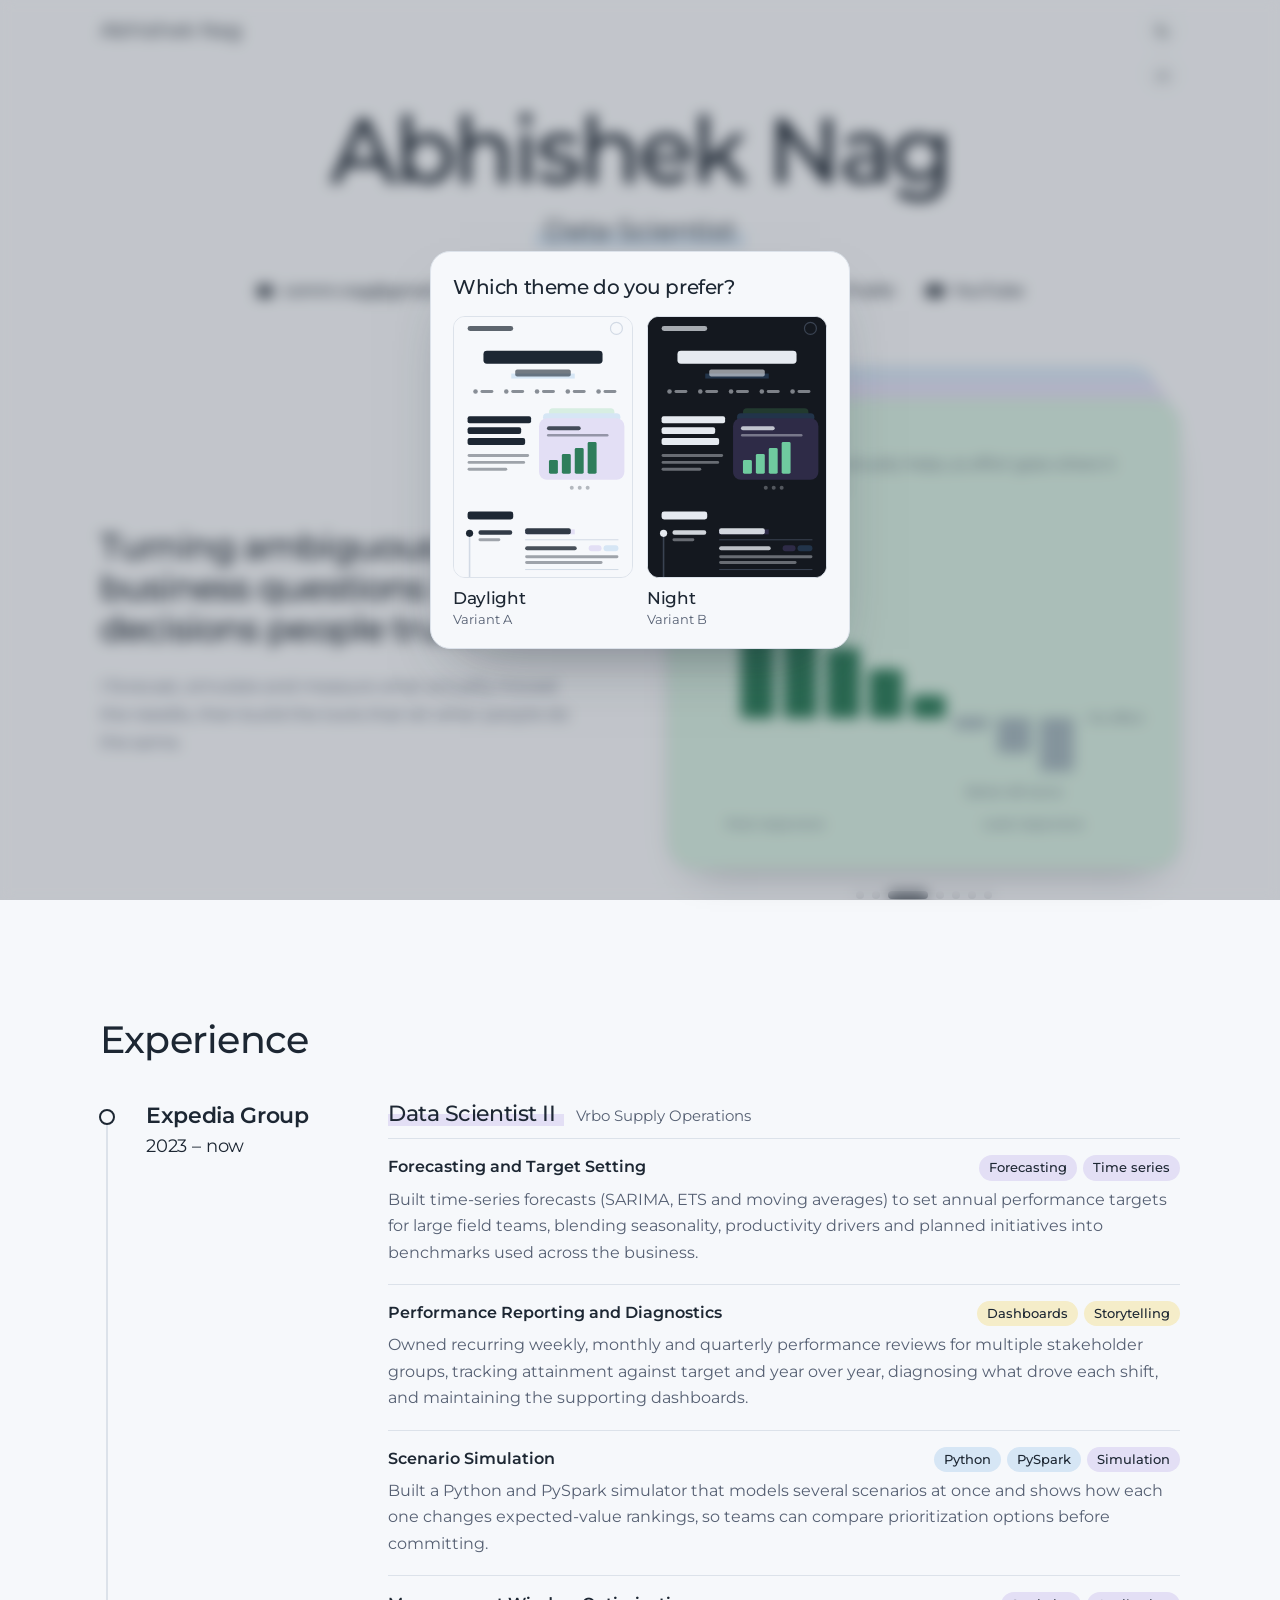
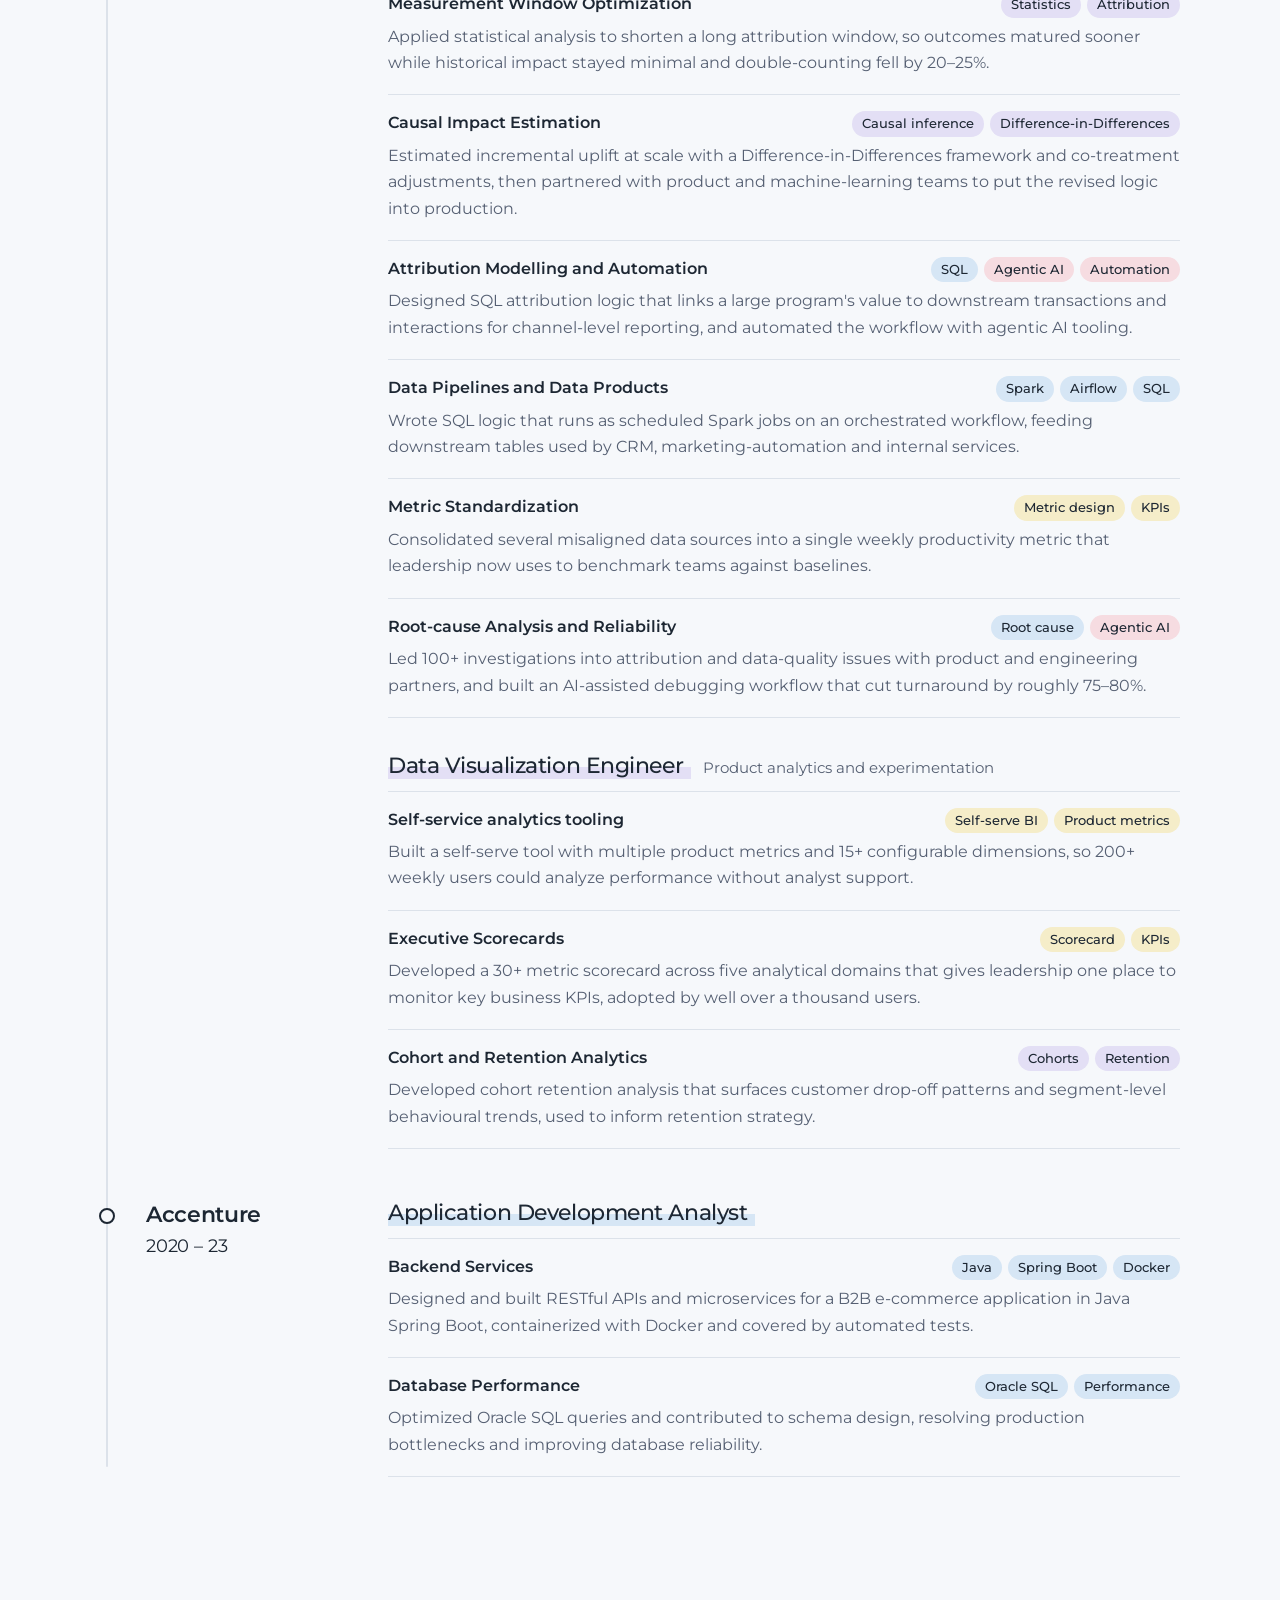
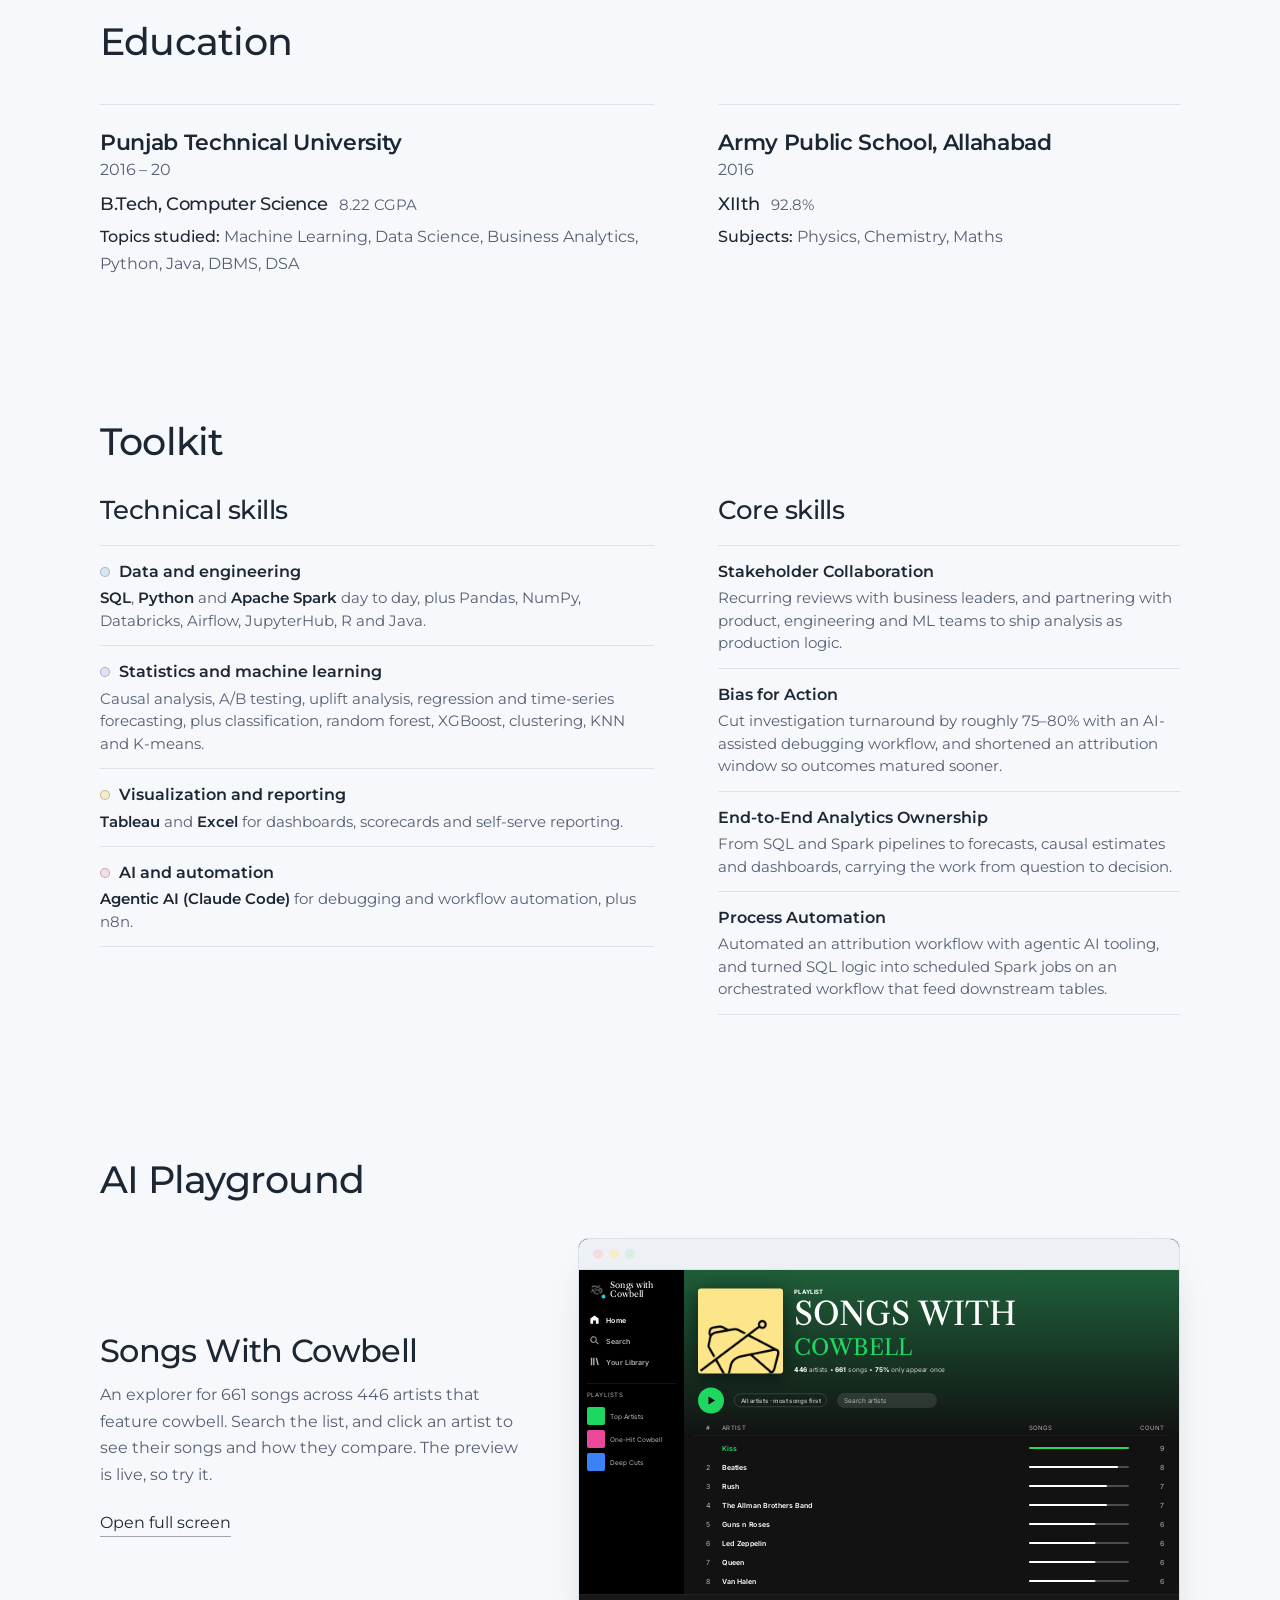
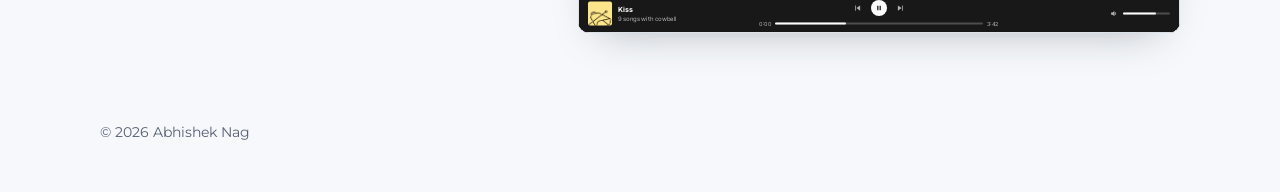
==== commit 14e08f9a: "Replace Core skills with four resume-style skills Stakeholder Collaboration, Bias for Action, End-to" ====
--- a/index.html
+++ b/index.html
@@ -563,10 +563,10 @@
         <div class="kit-col">
           <h3>Core skills</h3>
           <ul class="core-list">
-            <li><strong>Stakeholder collaboration</strong><span>Recurring reviews with business leaders, and partnering with product, engineering and ML teams to ship analysis as production logic.</span></li>
-            <li><strong>Data storytelling</strong><span>Explaining what drove each shift, not only what the number was.</span></li>
-            <li><strong>Root-cause analysis</strong><span>100+ investigations into attribution and data-quality issues.</span></li>
-            <li><strong>Decision support</strong><span>Forecasts, simulators and uplift estimates that settle planning and prioritization questions.</span></li>
+            <li><strong>Stakeholder Collaboration</strong><span>Recurring reviews with business leaders, and partnering with product, engineering and ML teams to ship analysis as production logic.</span></li>
+            <li><strong>Bias for Action</strong><span>Cut investigation turnaround by roughly 75–80% with an AI-assisted debugging workflow, and shortened an attribution window so outcomes matured sooner.</span></li>
+            <li><strong>End-to-End Analytics Ownership</strong><span>From SQL and Spark pipelines to forecasts, causal estimates and dashboards, carrying the work from question to decision.</span></li>
+            <li><strong>Process Automation</strong><span>Automated an attribution workflow with agentic AI tooling, and turned SQL logic into scheduled Spark jobs on an orchestrated workflow that feed downstream tables.</span></li>
           </ul>
         </div>
       </div>
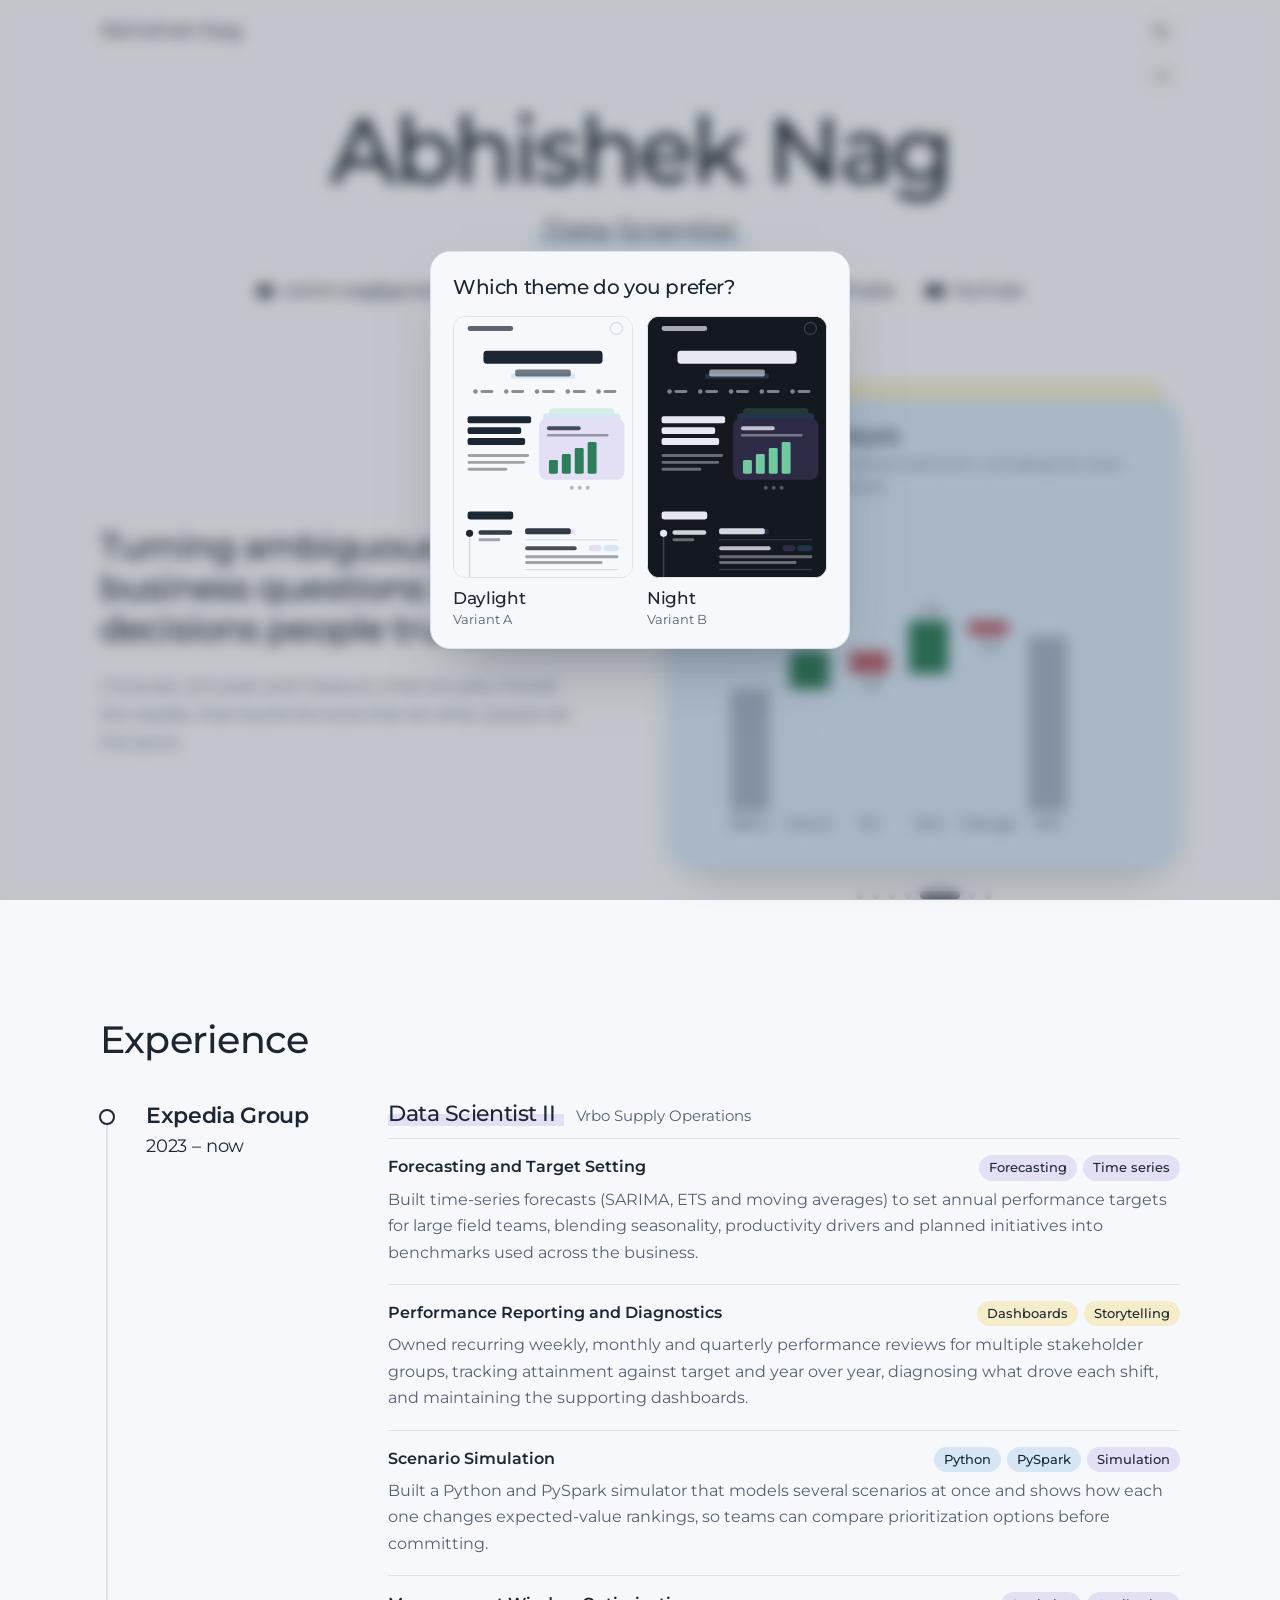
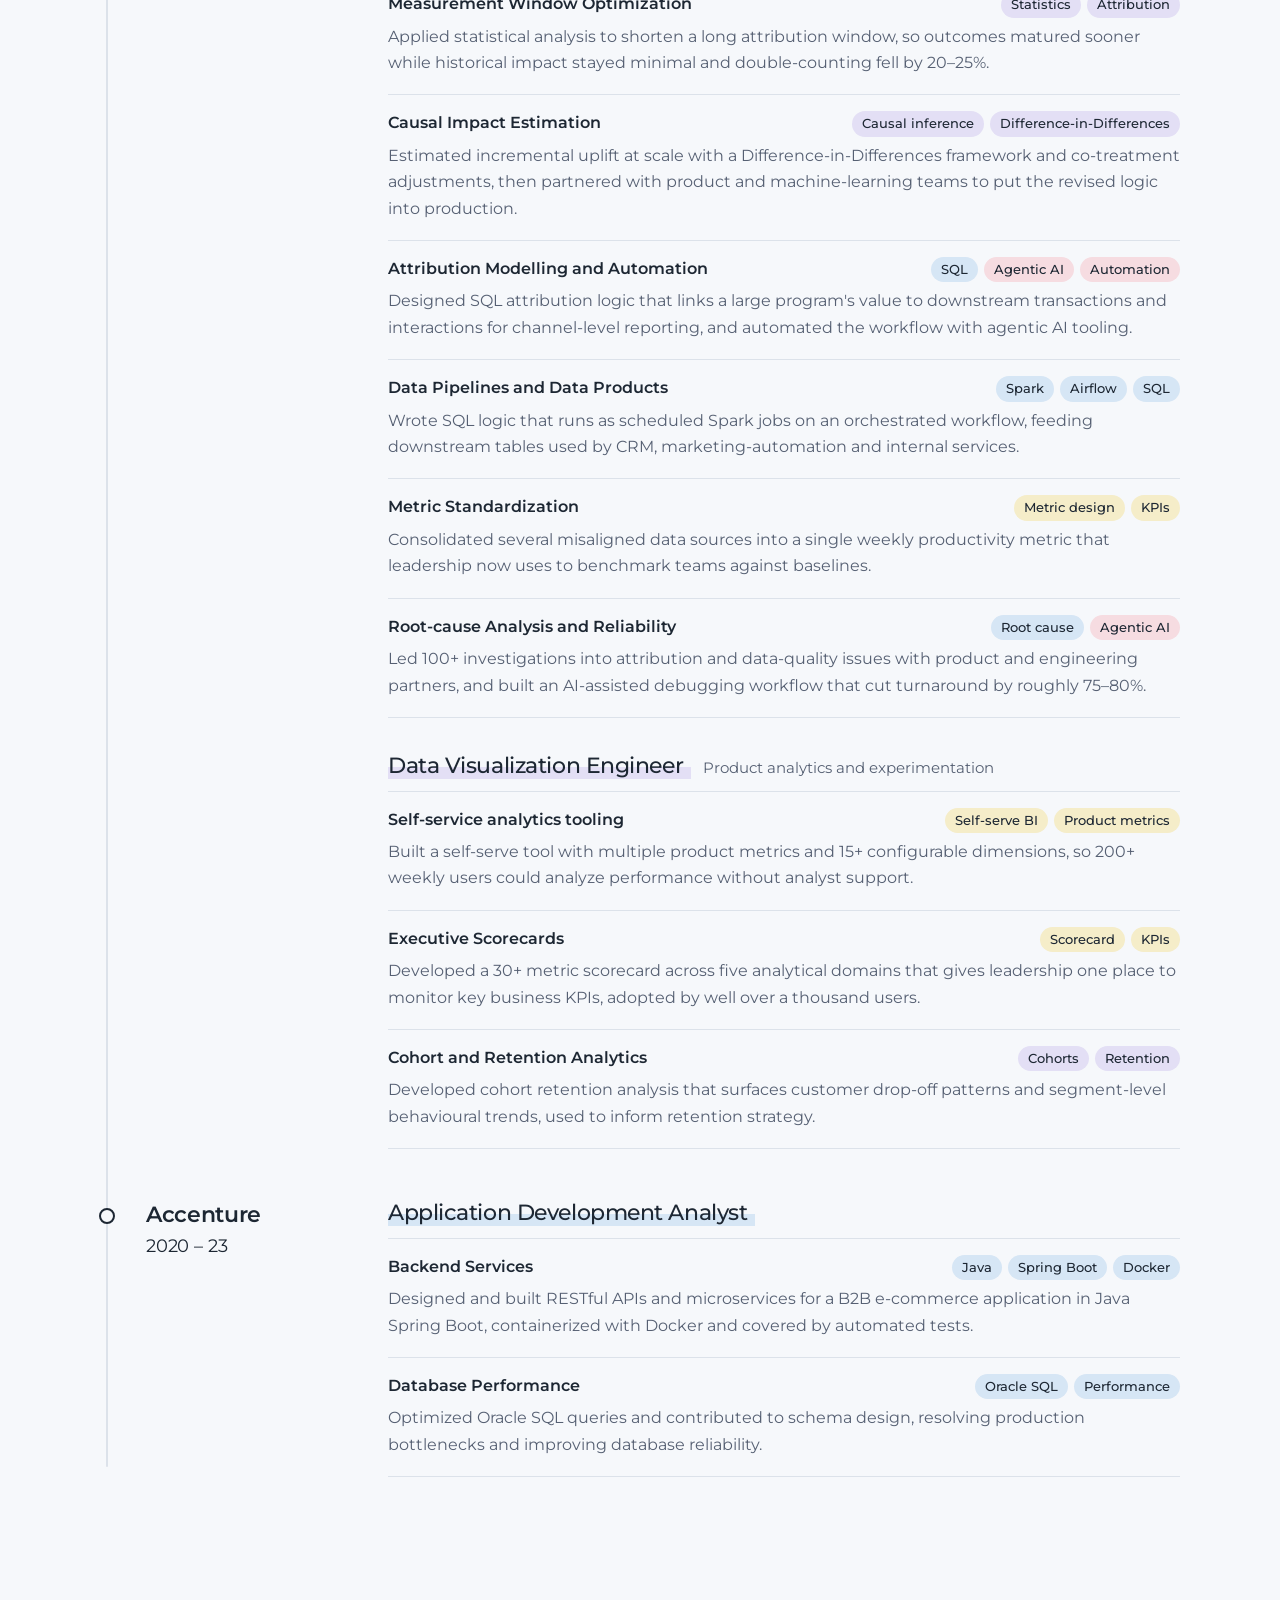
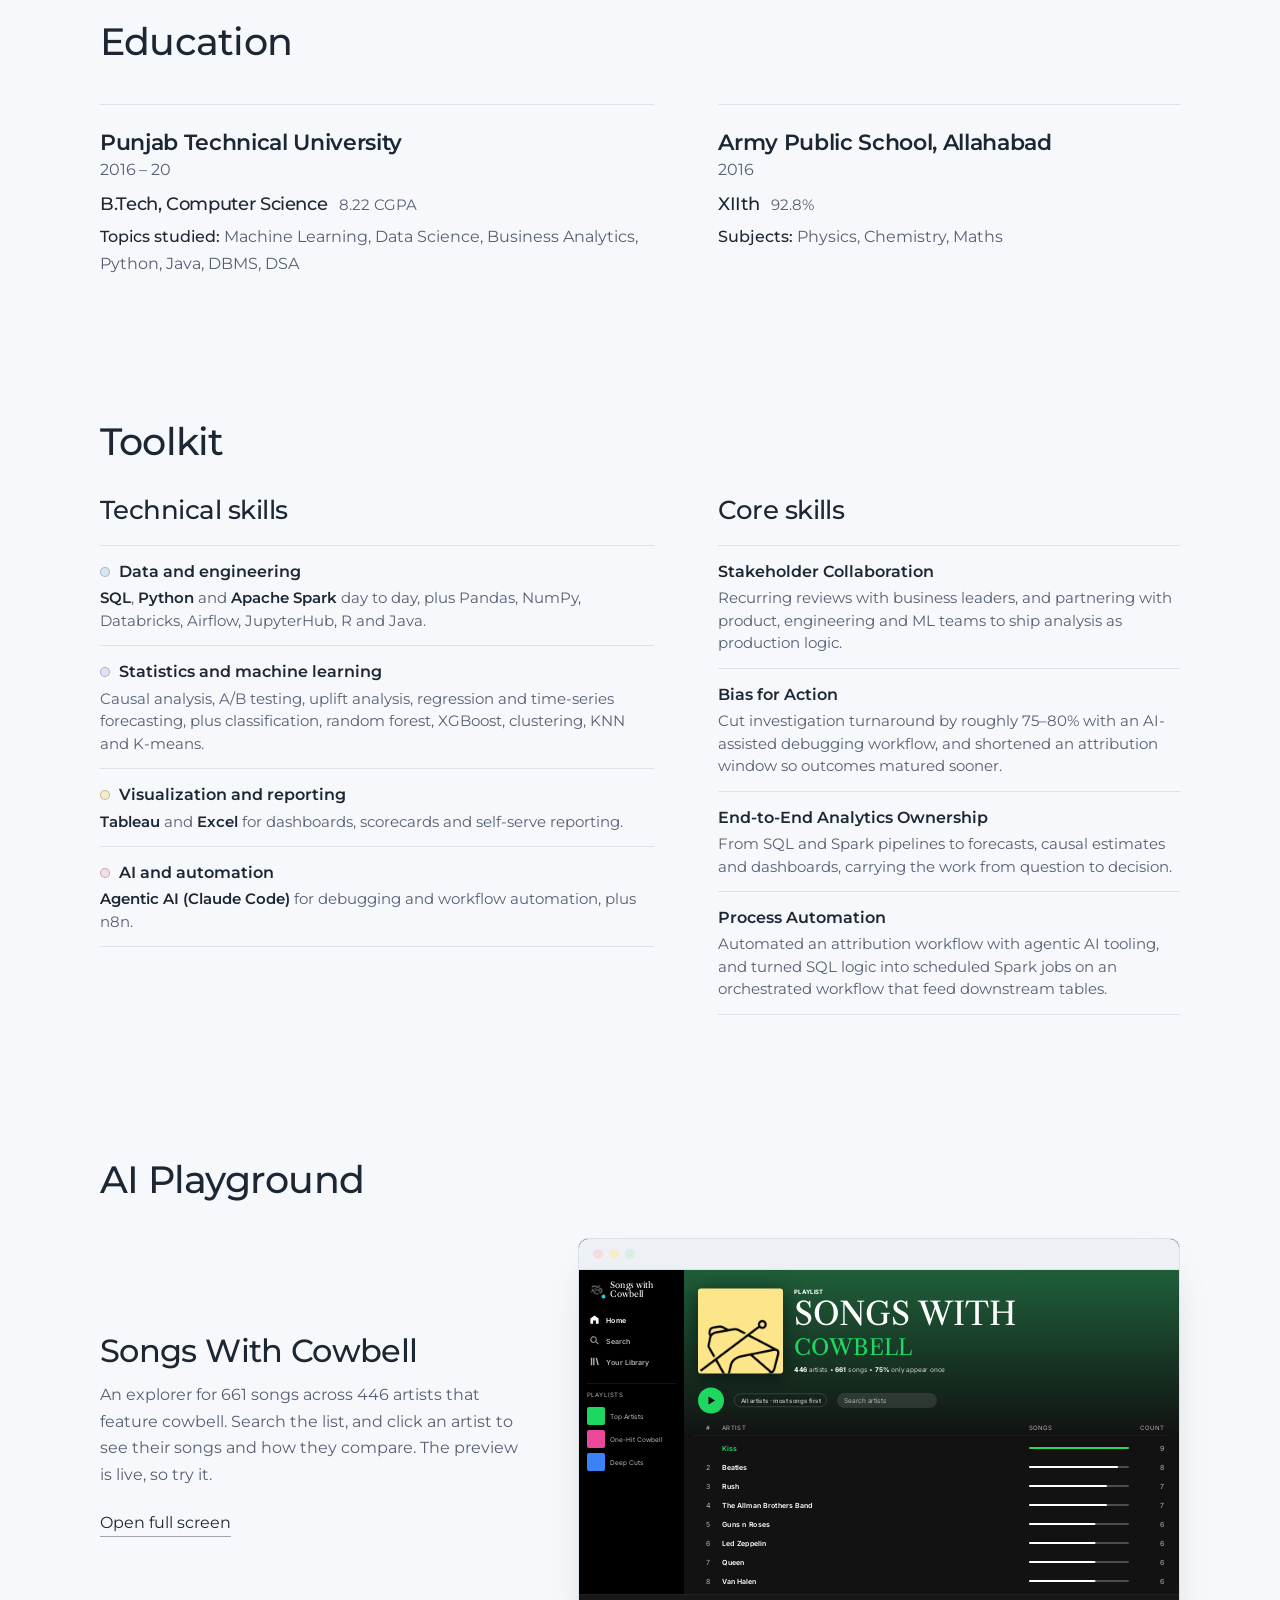
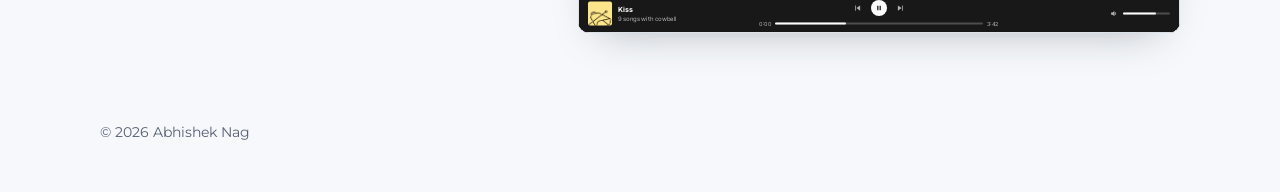
==== commit 898361a7: "Show a label when hovering the Theme and Page Analytics buttons The buttons grow to the left with a " ====
--- a/index.html
+++ b/index.html
@@ -174,9 +174,11 @@
   <button class="icon-btn" id="theme" type="button" aria-label="Toggle colour theme">
     <svg class="i-moon" viewBox="0 0 24 24" aria-hidden="true"><path d="M20 14.5A8 8 0 0 1 9.5 4a8 8 0 1 0 10.5 10.5z"/></svg>
     <svg class="i-sun" viewBox="0 0 24 24" aria-hidden="true"><circle cx="12" cy="12" r="4"/><path d="M12 2v2M12 20v2M2 12h2M20 12h2M4.9 4.9l1.4 1.4M17.7 17.7l1.4 1.4M4.9 19.1l1.4-1.4M17.7 6.3l1.4-1.4"/></svg>
+    <span class="btn-lbl" aria-hidden="true"><span>Theme</span></span>
   </button>
-  <button class="icon-btn stats-btn" id="stats-btn" type="button" aria-haspopup="dialog" aria-label="See how the theme A/B test is going" data-track="open-analytics">
+  <button class="icon-btn stats-btn" id="stats-btn" type="button" aria-haspopup="dialog" aria-label="Page Analytics: see how the theme A/B test is going" data-track="open-analytics">
     <svg viewBox="0 0 24 24" aria-hidden="true"><path d="M5 20v-8M12 20V5M19 20v-10"/></svg>
+    <span class="btn-lbl" aria-hidden="true"><span>Page Analytics</span></span>
   </button>
 </header>
 
--- a/assets/css/style.css
+++ b/assets/css/style.css
@@ -114,7 +114,15 @@
 .bar { position: fixed; inset: 0 0 auto 0; z-index: 50; height: 60px; display: flex; align-items: center; justify-content: space-between; padding: 0 max(24px, calc((100% - 1080px) / 2)); }
 .brand { font-family: var(--serif); font-size: 20px; opacity: 0; visibility: hidden; transition: opacity .3s, visibility 0s .3s; }
 .brand.show { opacity: 1; visibility: visible; transition-delay: 0s; }
-.icon-btn { width: 36px; height: 36px; border-radius: 50%; border: 1px solid var(--line); background: color-mix(in srgb, var(--paper) 80%, transparent); display: grid; place-items: center; margin-left: auto; }
+.icon-btn { height: 36px; min-width: 36px; padding: 0 9px; border-radius: 18px; border: 1px solid var(--line); background: color-mix(in srgb, var(--paper) 80%, transparent); display: flex; align-items: center; justify-content: center; margin-left: auto; color: var(--ink); font: 500 12.5px/1 var(--sans); transition: background .2s; }
+.icon-btn svg { flex: none; }
+/* Label: hidden until hover or keyboard focus. The button's right edge stays put, so it grows to the left
+   and the icon shifts with it; 0fr to 1fr lets the label open to exactly its own width. */
+.icon-btn .btn-lbl { display: grid; grid-template-columns: 0fr; margin-left: 0; opacity: 0; transition: grid-template-columns .4s cubic-bezier(.22, .8, .24, 1), margin-left .4s cubic-bezier(.22, .8, .24, 1), opacity .25s ease; }
+.icon-btn .btn-lbl > span { min-width: 0; overflow: hidden; white-space: nowrap; }
+@media (hover: hover) {
+  .icon-btn:hover .btn-lbl, .icon-btn:focus-visible .btn-lbl { grid-template-columns: 1fr; margin-left: 8px; opacity: 1; transition: grid-template-columns .4s cubic-bezier(.22, .8, .24, 1), margin-left .4s cubic-bezier(.22, .8, .24, 1), opacity .3s ease .1s; }
+}
 .icon-btn:hover { background: var(--paper-2); }
 .icon-btn svg { width: 17px; height: 17px; fill: none; stroke: currentColor; stroke-width: 1.7; stroke-linecap: round; stroke-linejoin: round; }
 .i-sun { display: none; }
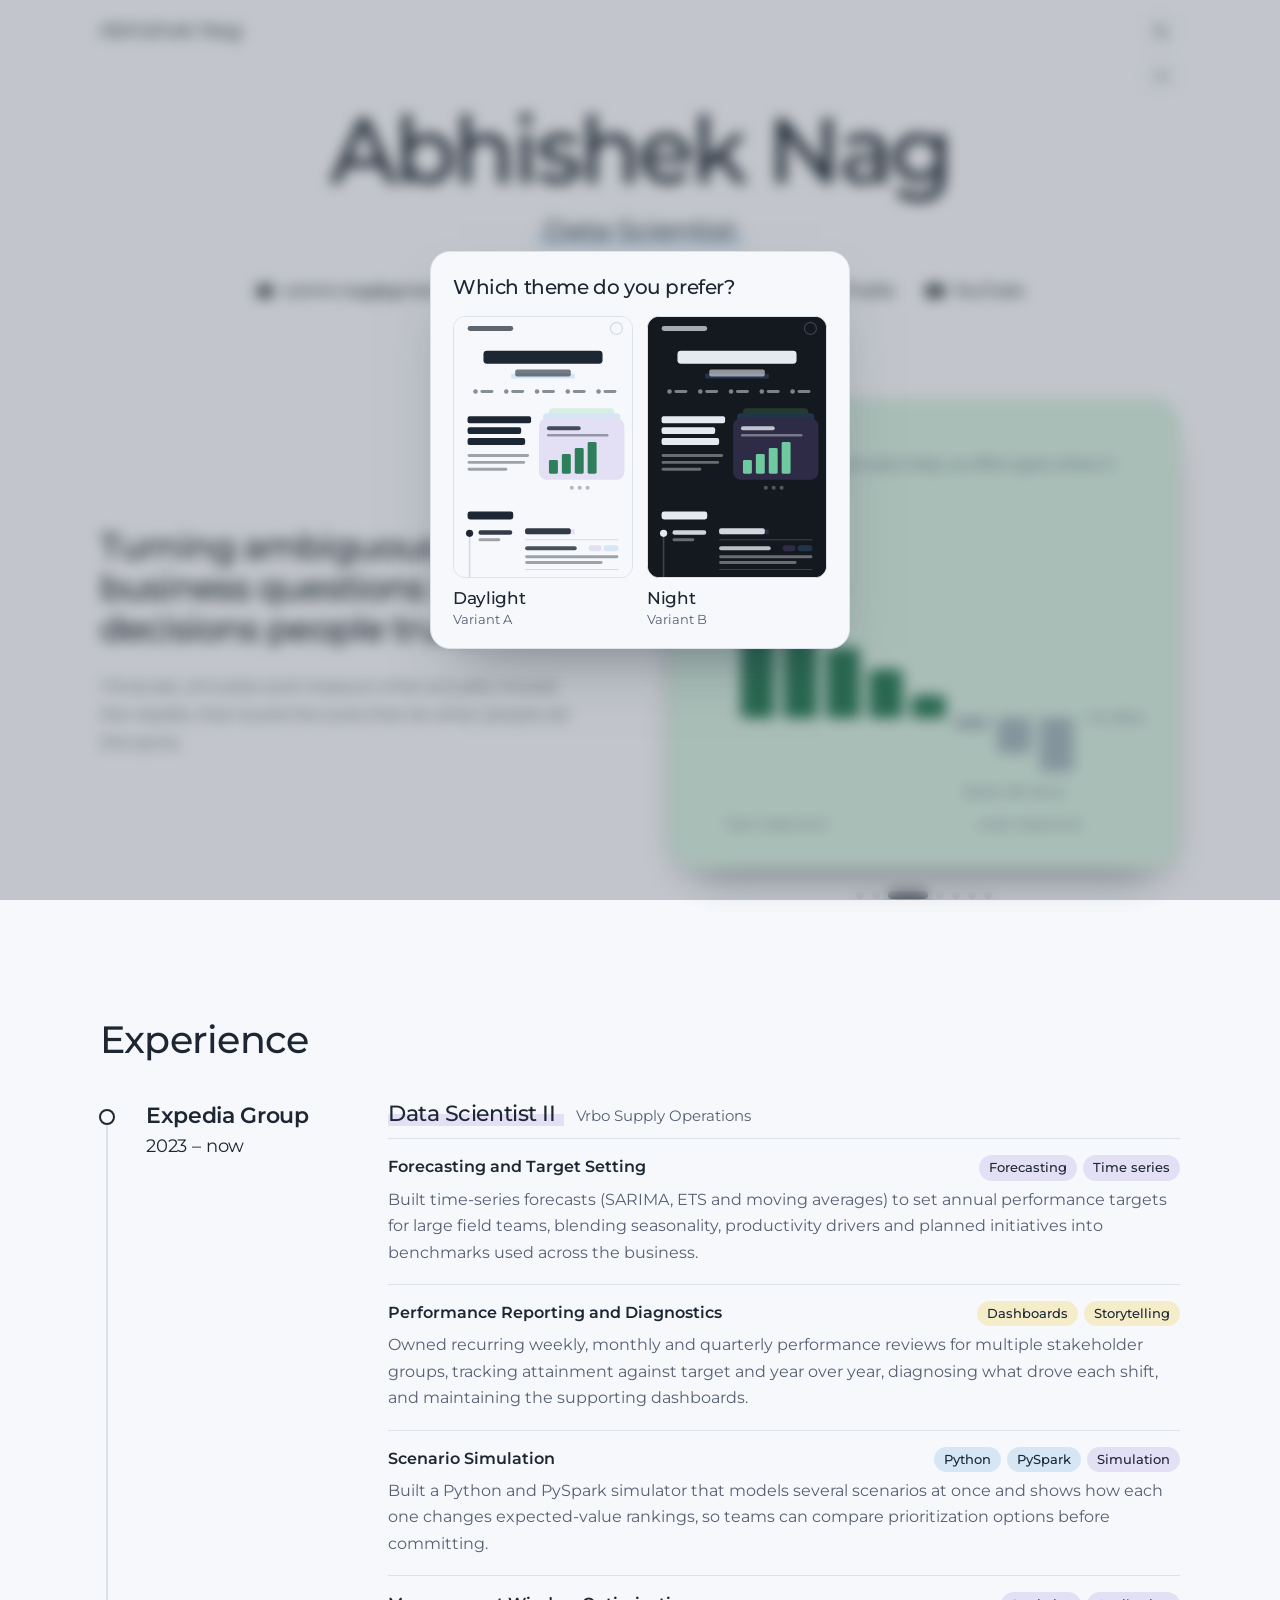
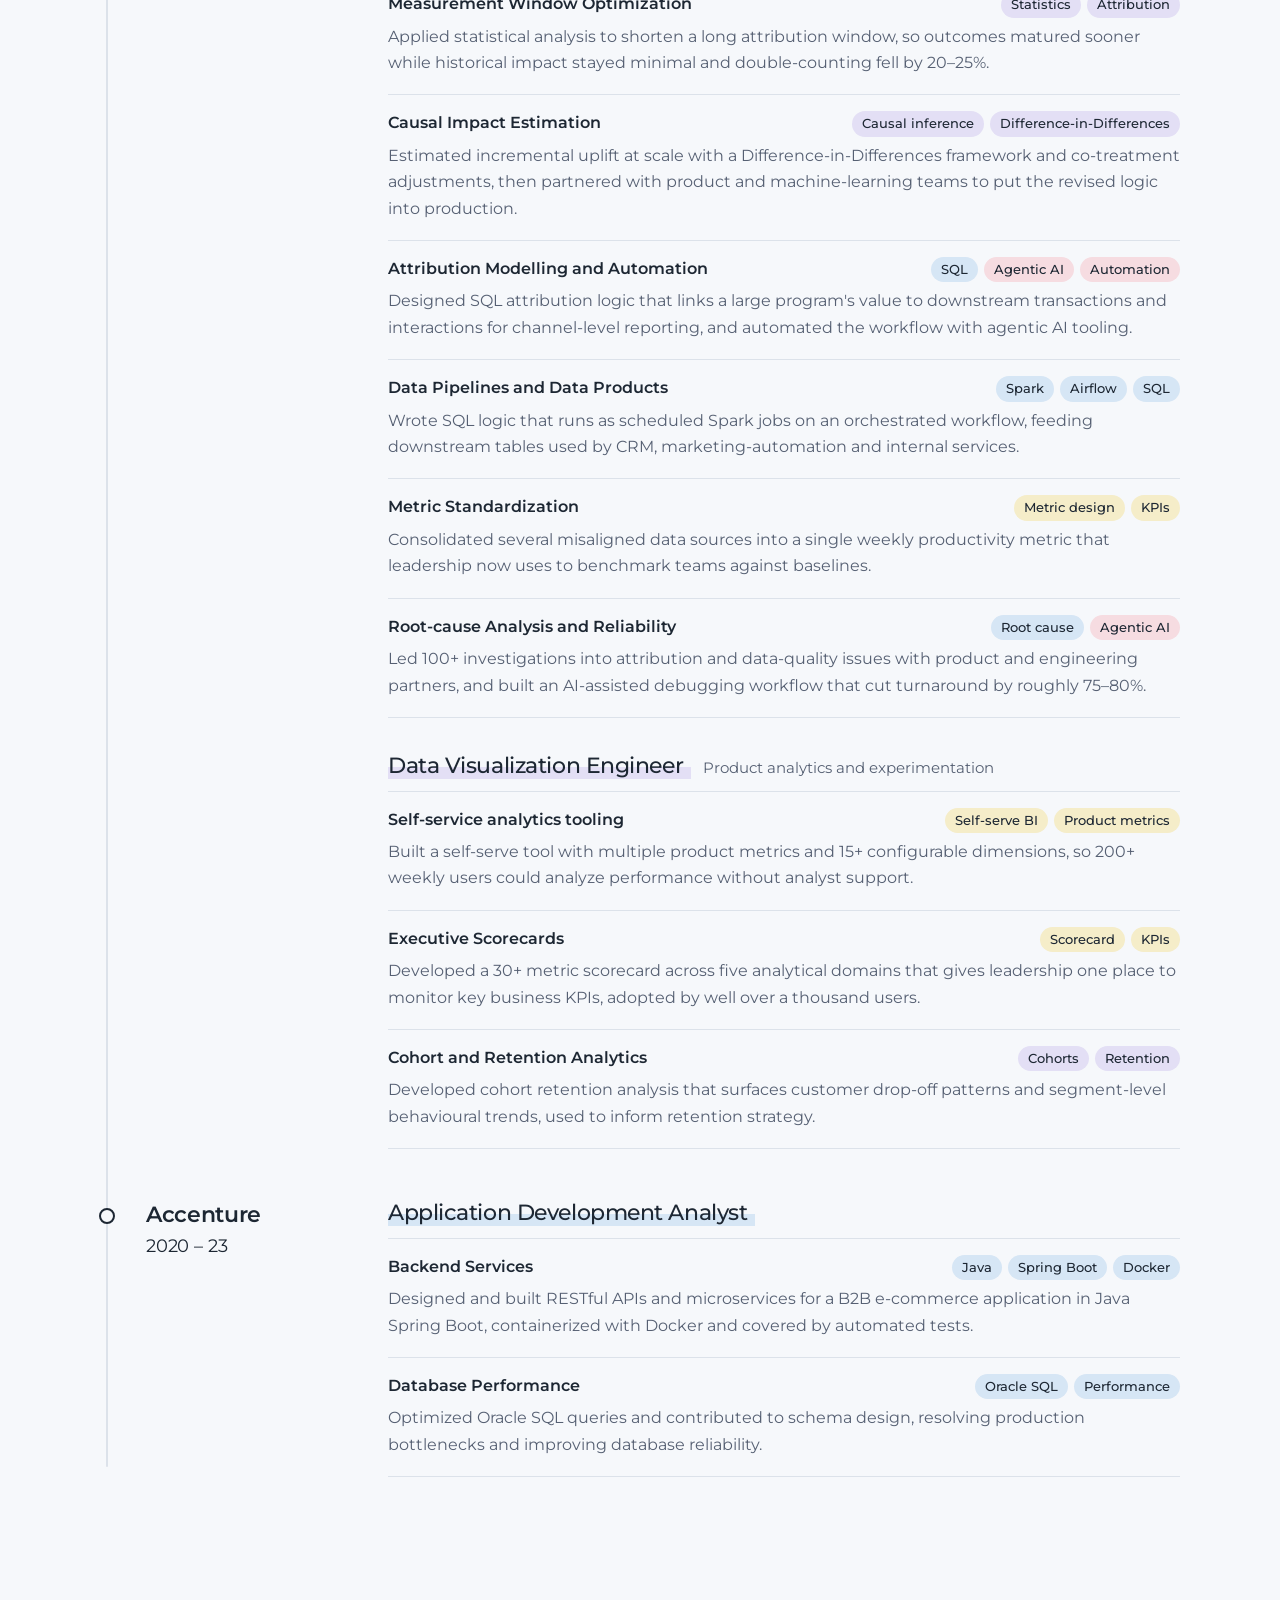
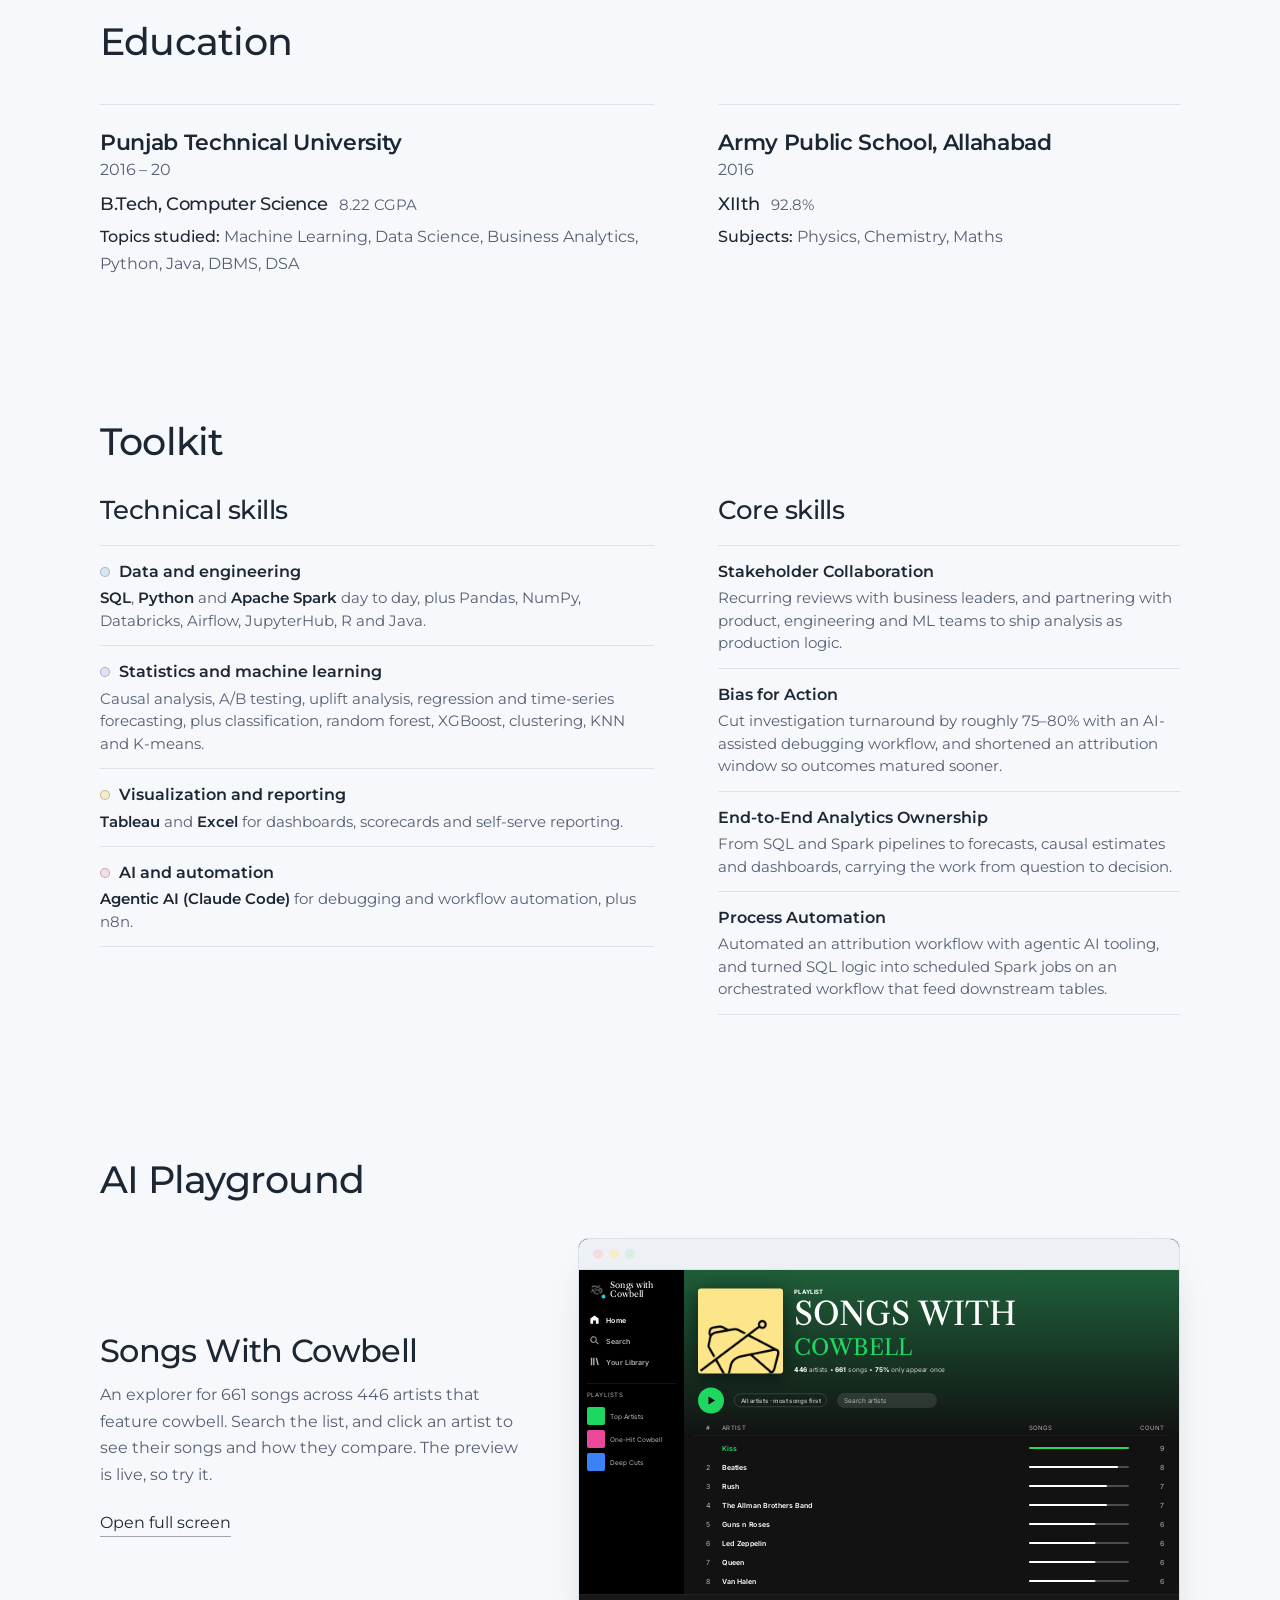
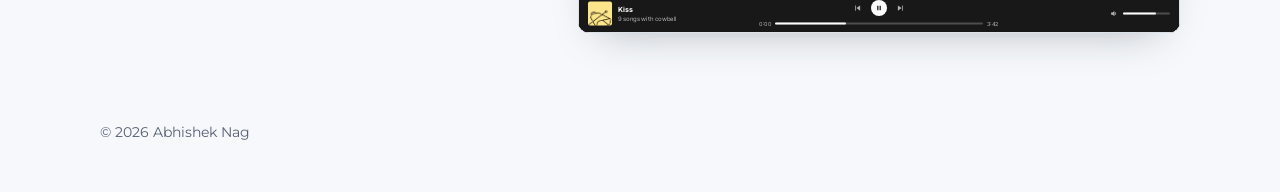
==== commit ff362876: "Use a profile photo as the tab favicon Cropped face icons at 48, 192 and 180 (apple-touch) pixels; t" ====
--- a/index.html
+++ b/index.html
@@ -9,7 +9,9 @@
 <meta property="og:title" content="Abhishek Nag · Data Scientist">
 <meta property="og:description" content="Turning ambiguous business questions into decisions people trust.">
 <meta property="og:type" content="website">
-<link rel="icon" href="data:image/svg+xml,%3Csvg xmlns='http://www.w3.org/2000/svg' viewBox='0 0 64 64'%3E%3Crect width='64' height='64' rx='18' fill='%23D6E6F5'/%3E%3Cpath d='M12 46 L30 34 L52 14' stroke='%231D2733' stroke-width='5' fill='none' stroke-linecap='round' stroke-linejoin='round'/%3E%3C/svg%3E">
+<link rel="icon" type="image/png" sizes="48x48" href="assets/favicon-48.png">
+<link rel="icon" type="image/png" sizes="192x192" href="assets/favicon-192.png">
+<link rel="apple-touch-icon" href="assets/apple-touch-icon.png">
 <link rel="preconnect" href="https://fonts.googleapis.com">
 <link rel="preconnect" href="https://fonts.gstatic.com" crossorigin>
 <link href="https://fonts.googleapis.com/css2?family=Montserrat:wght@400;500;600&display=swap" rel="stylesheet">
